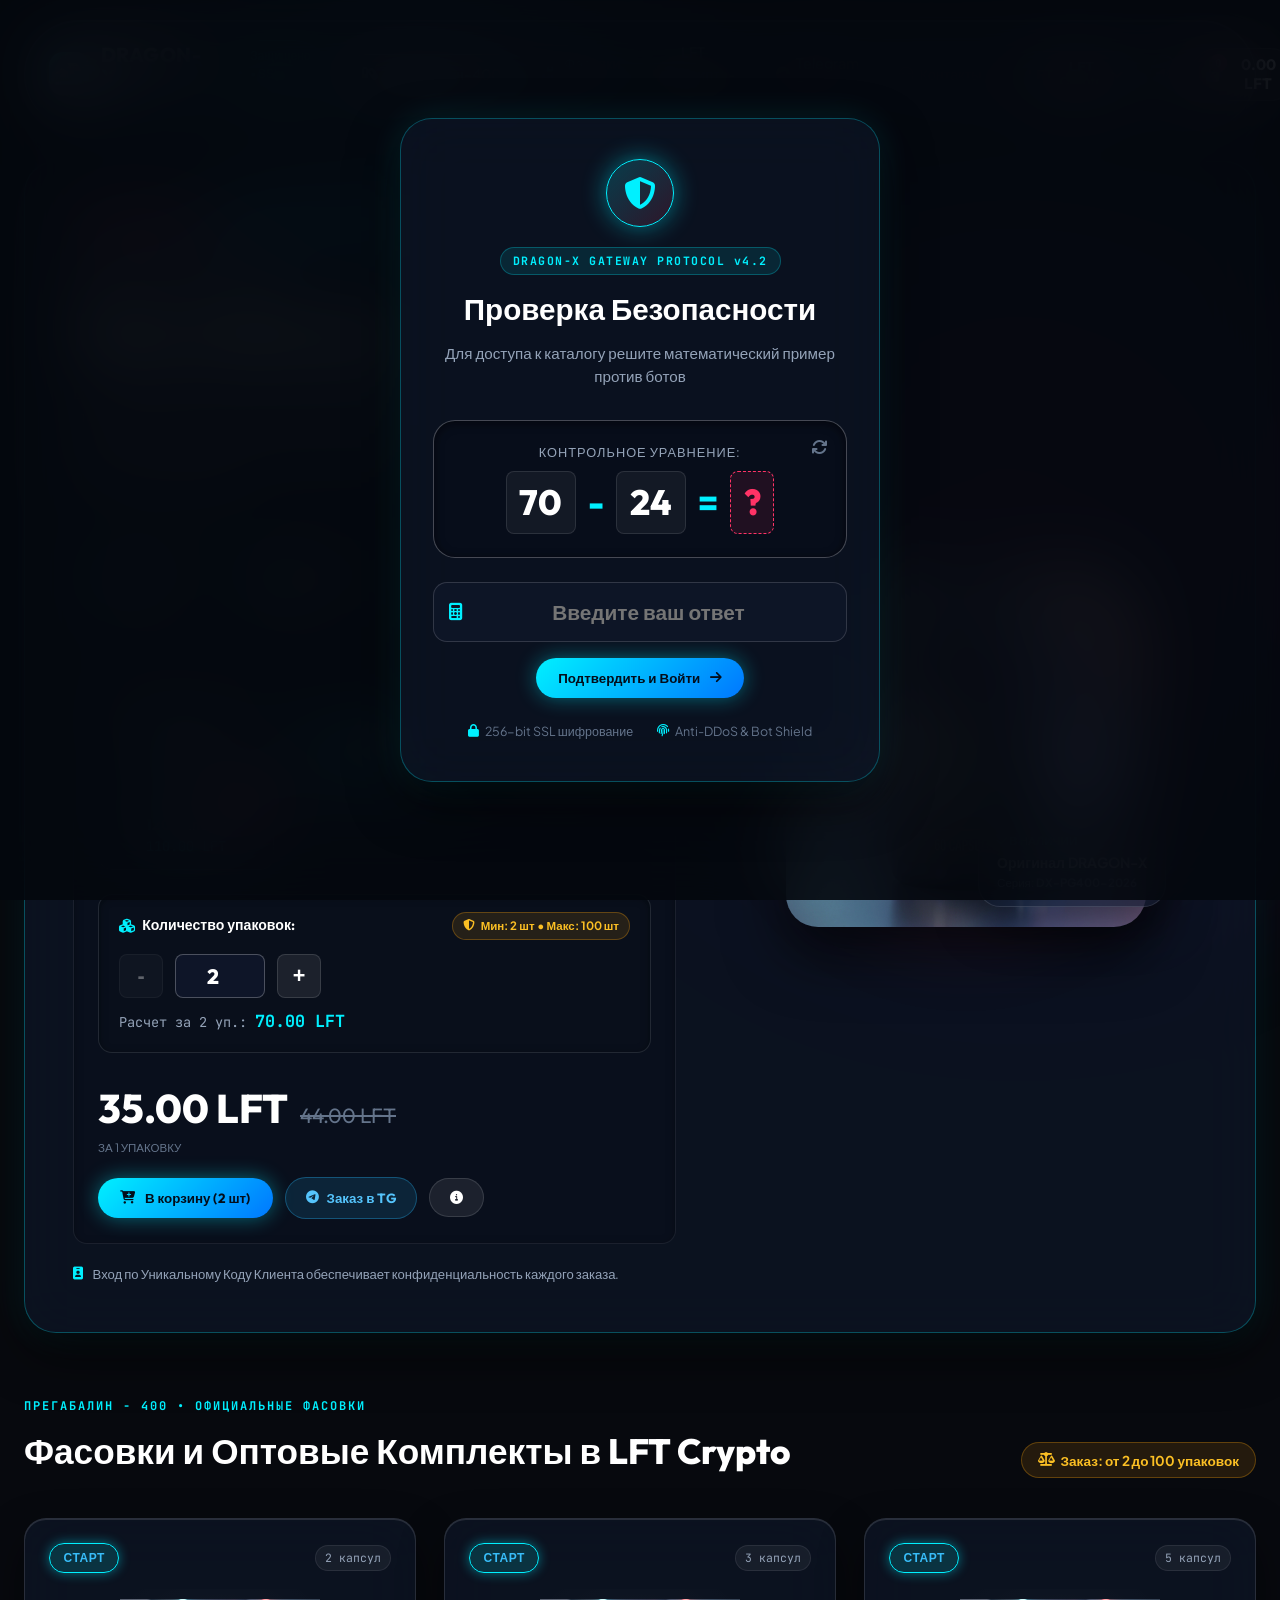
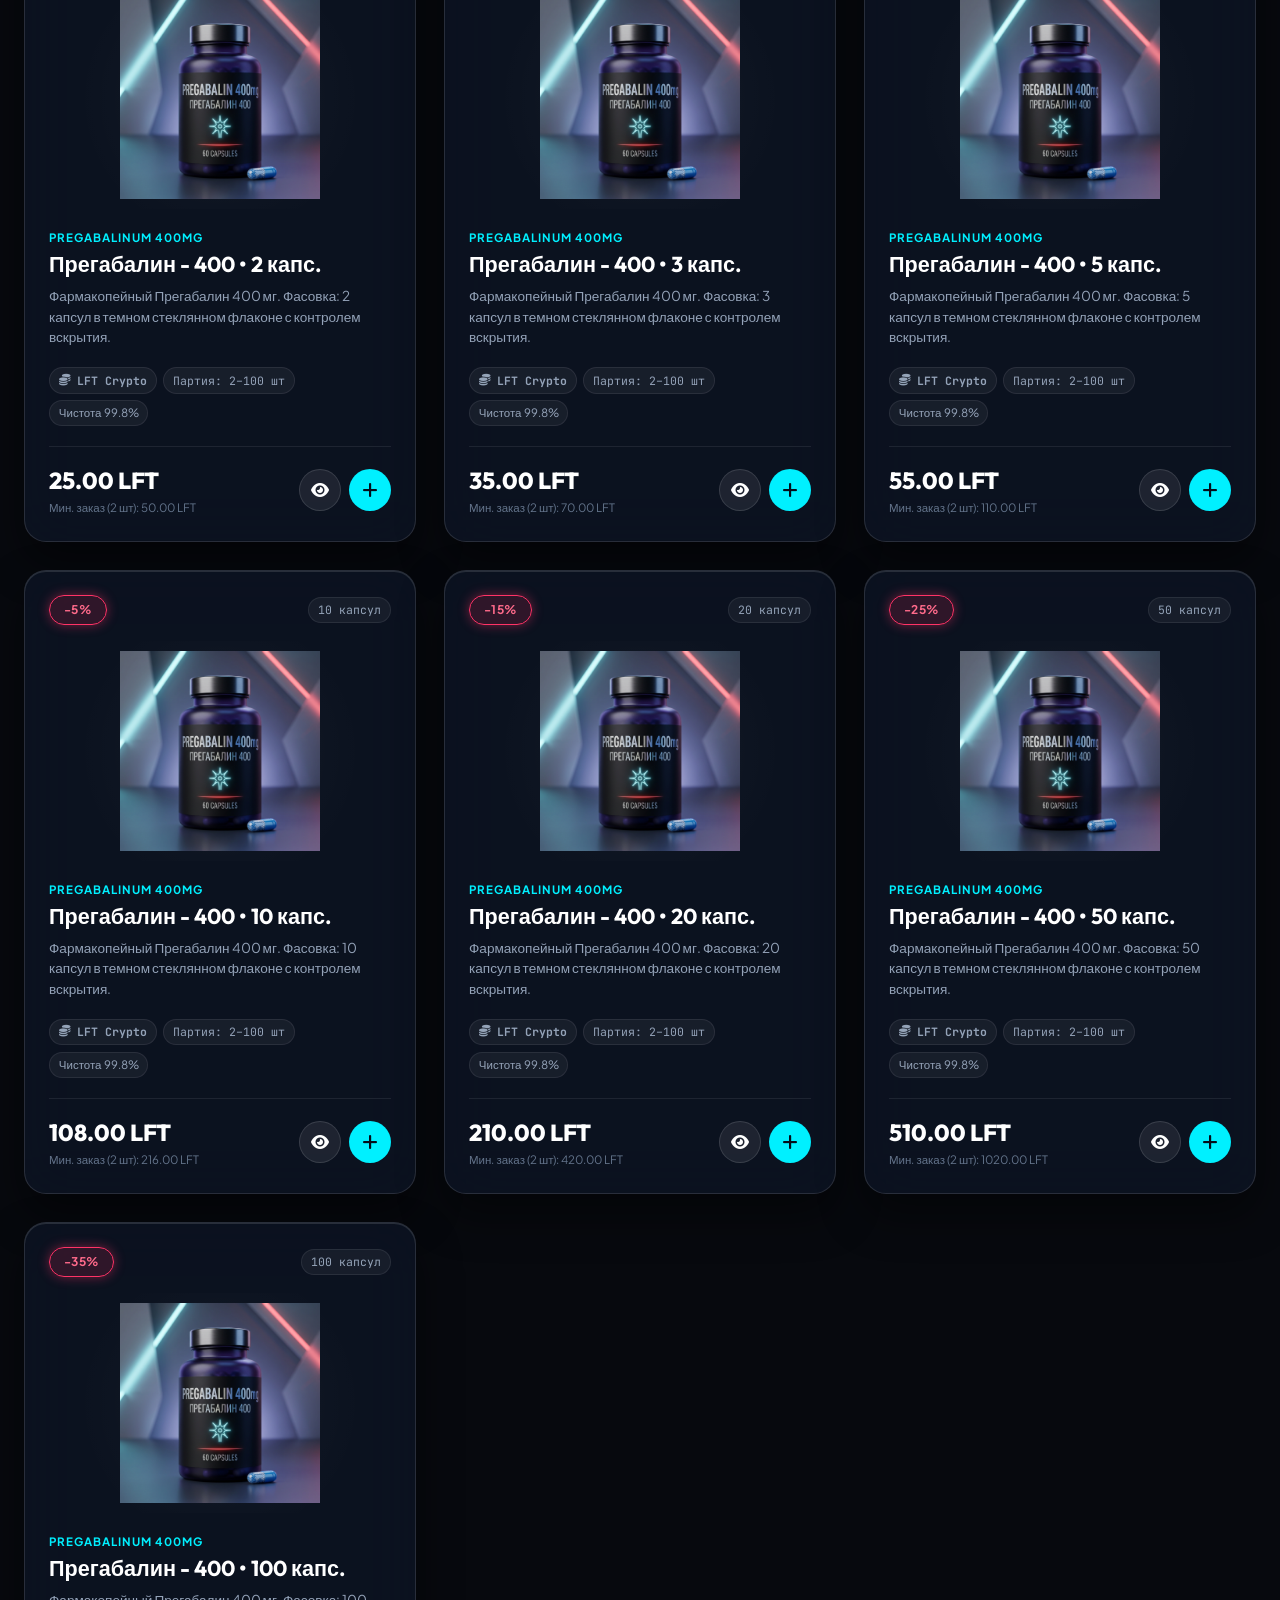
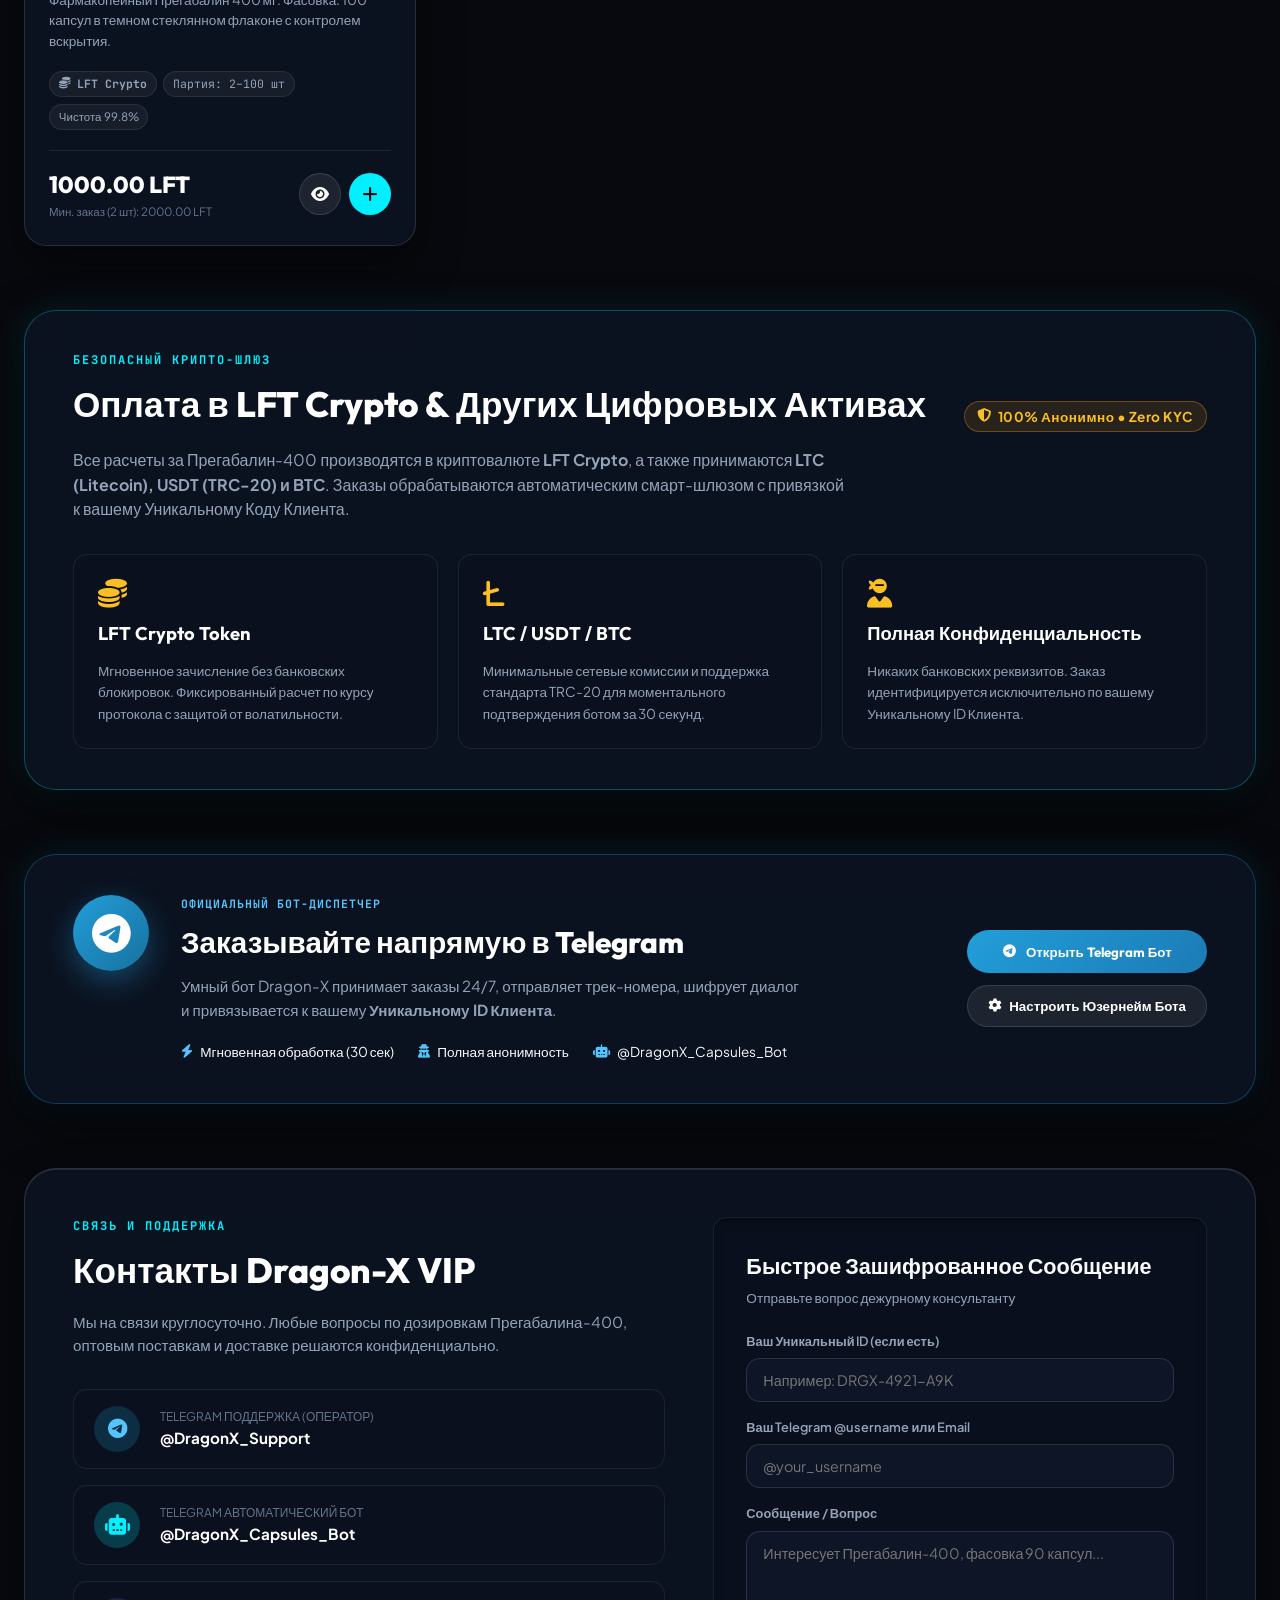
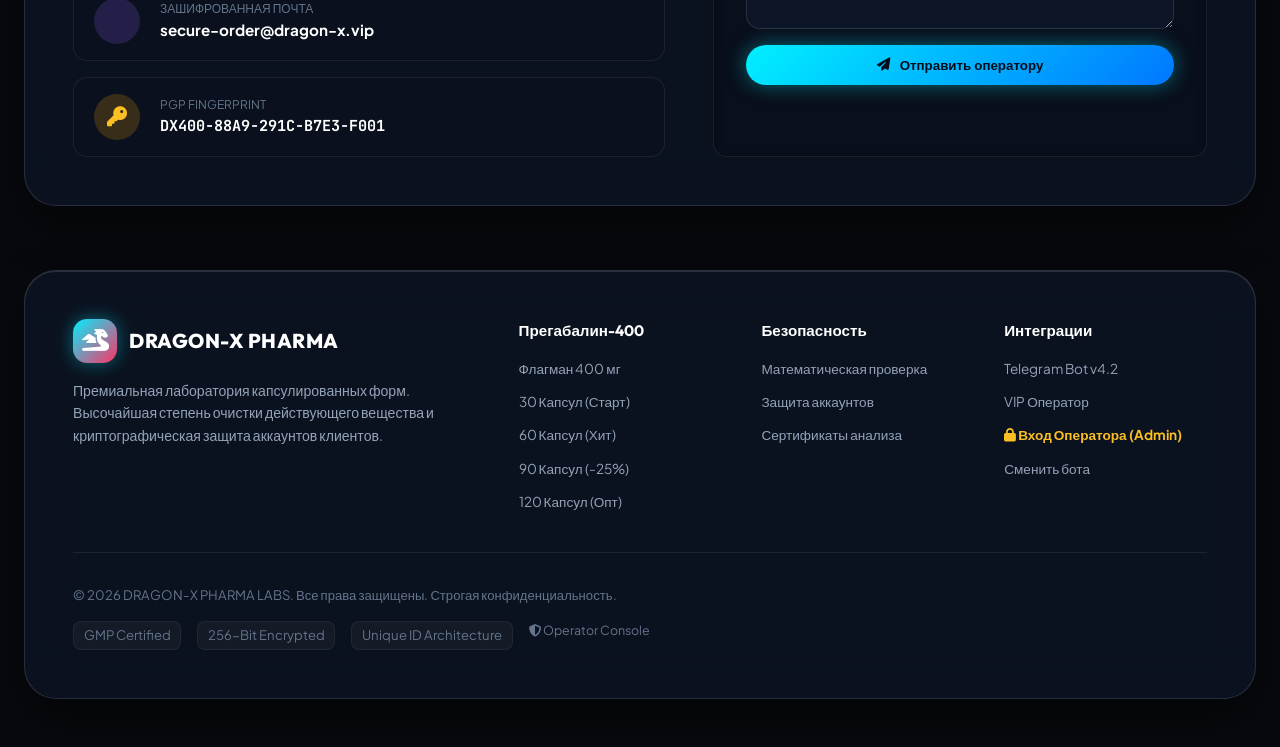
==== index.html @ 90294086 "Initial commit" ====
<!DOCTYPE html>
<html lang="ru">
<head>
  <meta charset="UTF-8">
  <meta name="viewport" content="width=device-width, initial-scale=1.0">
  <title>DRAGON-X PHARMA | Премиальные Капсулы & Прегабалин-400</title>
  <meta name="description" content="Официальный портал сертифицированных капсул и биорегуляторов. Флагманский препарат Прегабалин-400, нейропротекторы и витальные комплексы с закрытым доступом.">
  <meta name="keywords" content="Прегабалин 400, капсулы, Dragon-X, ноотропы, фармакология, Telegram бот">
  
  <!-- Google Fonts: Inter & Outfit -->
  <link rel="preconnect" href="https://fonts.googleapis.com">
  <link rel="preconnect" href="https://fonts.gstatic.com" crossorigin>
  <link href="https://fonts.googleapis.com/css2?family=Outfit:wght@300;400;500;600;700;800&family=Plus+Jakarta+Sans:wght@300;400;500;600;700&family=JetBrains+Mono:wght@400;500;700&display=swap" rel="stylesheet">
  
  <!-- FontAwesome Icons -->
  <link rel="stylesheet" href="https://cdnjs.cloudflare.com/ajax/libs/font-awesome/6.5.1/css/all.min.css">
  
  <!-- Main Stylesheet -->
  <link rel="stylesheet" href="styles.css">
</head>
<body class="security-locked">

  <!-- ======================================================== -->
  <!-- 1. INITIAL SECURITY CHECK GATE (MATHEMATICAL VERIFICATION) -->
  <!-- ======================================================== -->
  <div id="securityGate" class="security-gate-overlay">
    <div class="security-gate-card glass-panel glow-cyan">
      <div class="security-header">
        <div class="shield-badge">
          <i class="fa-solid fa-shield-halved fa-bounce"></i>
        </div>
        <div class="security-title-wrap">
          <span class="gate-tag">DRAGON-X GATEWAY PROTOCOL v4.2</span>
          <h2>Проверка Безопасности</h2>
          <p>Для доступа к каталогу решите математический пример против ботов</p>
        </div>
      </div>

      <div class="security-body">
        <div class="equation-box">
          <span class="math-label">Контрольное уравнение:</span>
          <div class="equation-display">
            <span id="mathNum1" class="math-num">--</span>
            <span id="mathOperator" class="math-op">+</span>
            <span id="mathNum2" class="math-num">--</span>
            <span class="math-equals">=</span>
            <span class="math-placeholder">?</span>
          </div>
          <button type="button" id="refreshMathBtn" class="refresh-math-btn" title="Новое уравнение">
            <i class="fa-solid fa-arrows-rotate"></i>
          </button>
        </div>

        <form id="mathSecurityForm" class="security-form" onsubmit="return false;">
          <div class="input-wrapper">
            <i class="fa-solid fa-calculator input-icon"></i>
            <input type="number" id="mathAnswerInput" placeholder="Введите ваш ответ" autocomplete="off" required>
          </div>
          
          <div id="securityErrorMsg" class="security-error-msg hidden">
            <i class="fa-solid fa-triangle-exclamation"></i>
            <span>Неверный результат. Попробуйте снова!</span>
          </div>

          <button type="submit" id="verifySecurityBtn" class="btn-primary glow-btn">
            <span>Подтвердить и Войти</span>
            <i class="fa-solid fa-arrow-right"></i>
          </button>
        </form>

        <div class="security-footer-info">
          <div class="sec-item"><i class="fa-solid fa-lock"></i> 256-bit SSL шифрование</div>
          <div class="sec-item"><i class="fa-solid fa-fingerprint"></i> Anti-DDoS & Bot Shield</div>
        </div>
      </div>
    </div>
  </div>

  <!-- Background Ambience & Cyber Grid -->
  <div class="ambient-glow glow-1"></div>
  <div class="ambient-glow glow-2"></div>
  <div class="cyber-grid"></div>

  <!-- ======================================================== -->
  <!-- 2. MAIN APPLICATION INTERFACE -->
  <!-- ======================================================== -->
  <div id="appRoot" class="app-container">
    
    <!-- Top Navigation Bar -->
    <header class="main-header glass-panel">
      <div class="header-left">
        <a href="#" class="brand-logo" id="logoLink">
          <div class="brand-icon-box">
            <i class="fa-solid fa-dragon"></i>
          </div>
          <div class="brand-text">
            <span class="brand-name">DRAGON-X</span>
            <span class="brand-sub">PHARMA LABS</span>
          </div>
        </a>

        <div class="security-status-badge" id="securityStatusBadge">
          <span class="status-dot"></span>
          <span class="status-text">Защищено • SSL Verified</span>
        </div>
      </div>

      <nav class="nav-links">
        <a href="#featured" class="nav-link active"><i class="fa-solid fa-capsules"></i> Прегабалин-400</a>
        <a href="#packs" class="nav-link"><i class="fa-solid fa-boxes-stacked"></i> Фасовки & Опт</a>
        <a href="#crypto" class="nav-link"><i class="fa-solid fa-coins"></i> LFT Крипто-Оплата</a>
        <a href="#telegram" class="nav-link" id="navTelegramBtn"><i class="fa-brands fa-telegram"></i> Telegram Бот</a>
        <a href="#contacts" class="nav-link" id="navContactsBtn"><i class="fa-solid fa-headset"></i> Контакты</a>
      </nav>

      <div class="header-right">
        <!-- Currency Selector (Default LFT Crypto) -->
        <div class="currency-picker" title="Сменить валюту / криптовалюту">
          <button id="currentCurrencyBtn" class="currency-btn">
            <span id="currencySymbol">LFT</span> LFT Crypto <i class="fa-solid fa-chevron-down"></i>
          </button>
          <div class="currency-dropdown hidden" id="currencyDropdown">
            <button data-currency="LFT" class="curr-opt active"><i class="fa-solid fa-coins"></i> LFT Crypto (Основная)</button>
            <button data-currency="LTC" class="curr-opt"><i class="fa-solid fa-litecoin-sign"></i> LTC (Litecoin)</button>
            <button data-currency="USDT" class="curr-opt"><i class="fa-solid fa-dollar-sign"></i> USDT (TRC-20)</button>
            <button data-currency="BTC" class="curr-opt"><i class="fa-brands fa-bitcoin"></i> BTC (Bitcoin)</button>
            <button data-currency="USD" class="curr-opt">$ USD (Доллар)</button>
            <button data-currency="RUB" class="curr-opt">₽ RUB (Рубль)</button>
          </div>
        </div>

        <!-- Sound toggle -->
        <button id="soundToggleBtn" class="icon-action-btn" title="Вкл/Выкл звуки интерфейса">
          <i class="fa-solid fa-volume-high"></i>
        </button>

        <!-- Cart Button -->
        <button id="headerCartBtn" class="cart-trigger-btn glass-btn" title="Открыть корзину">
          <div class="cart-icon-wrap">
            <i class="fa-solid fa-bag-shopping"></i>
            <span id="cartCountBadge" class="cart-badge">0</span>
          </div>
          <span class="cart-total-text" id="headerCartTotal">$0.00</span>
        </button>

        <!-- User Authentication Portal Trigger -->
        <div class="user-auth-portal" id="userAuthSection">
          <!-- Populated by JavaScript: Login button OR User Profile Pill -->
          <button id="openAuthModalBtn" class="btn-primary auth-btn-pill">
            <i class="fa-solid fa-user-lock"></i>
            <span>Личный кабинет</span>
          </button>
        </div>
      </div>
    </header>

    <!-- Main Content Area -->
    <main class="main-content">

      <!-- HERO SHOWCASE: PREGABALIN-400 (FLAGSHIP CAPSULE) -->
      <section class="hero-showcase" id="featured">
        <div class="hero-glass-card glass-panel glow-cyan">
          <div class="hero-grid">
            
            <!-- Left Info Column -->
            <div class="hero-info">
              <div class="badge-row">
                <span class="pill-badge pill-red"><i class="fa-solid fa-fire"></i> ХИТ ПРОДАЖ</span>
                <span class="pill-badge pill-cyan"><i class="fa-solid fa-certificate"></i> ФАРМАКОПЕЙНЫЙ СТАНДАРТ</span>
                <span class="pill-badge crypto-pay-badge"><i class="fa-solid fa-coins"></i> ОПЛАТА: LFT CRYPTO</span>
                <span class="pill-badge pill-glass"><i class="fa-solid fa-box"></i> МИН. 2 ШТ • МАКС. 100 ШТ</span>
              </div>

              <h1 class="hero-title">
                Прегабалин <span class="gradient-text">- 400</span>
              </h1>
              <p class="hero-subtitle">
                Высокоэффективные капсулы пролонгированного действия (400 мг). Премиальная нейростабилизация, купирование нейропатических состояний и комплексная седация высшего стандарта чистоты. Расчет и оплата в <strong>LFT Crypto</strong>.
              </p>

              <!-- Quick Spec Cards (Inspired by Medical Dashboard) -->
              <div class="spec-cards-row">
                <div class="spec-card">
                  <div class="spec-icon"><i class="fa-solid fa-vial-circle-check"></i></div>
                  <div class="spec-data">
                    <span class="spec-label">Дозировка</span>
                    <span class="spec-val">400 мг / капс.</span>
                  </div>
                </div>

                <div class="spec-card">
                  <div class="spec-icon"><i class="fa-solid fa-layer-group"></i></div>
                  <div class="spec-data">
                    <span class="spec-label">Фасовка</span>
                    <span class="spec-val">30 / 60 / 90 / 120 шт</span>
                  </div>
                </div>

                <div class="spec-card">
                  <div class="spec-icon"><i class="fa-solid fa-boxes-stacked"></i></div>
                  <div class="spec-data">
                    <span class="spec-label">Партия заказа</span>
                    <span class="spec-val">от 2 до 100 шт</span>
                  </div>
                </div>

                <div class="spec-card">
                  <div class="spec-icon"><i class="fa-solid fa-shield-virus"></i></div>
                  <div class="spec-data">
                    <span class="spec-label">Контроль</span>
                    <span class="spec-val">Лаб. Тест GMP</span>
                  </div>
                </div>
              </div>

              <!-- Pack & Pricing Selector -->
              <div class="hero-pricing-box glass-panel-inner">
                <div class="pack-selector-label">Выберите объем упаковки:</div>
                <div class="pack-options" id="heroPackOptions">
                  <button class="pack-btn" data-pack="30" data-price="38">
                    <span class="pack-name">30 Капсул</span>
                    <span class="pack-price">38.00 LFT</span>
                  </button>
                  <button class="pack-btn active" data-pack="60" data-price="65">
                    <span class="pack-discount">-15%</span>
                    <span class="pack-name">60 Капсул</span>
                    <span class="pack-price">65.00 LFT</span>
                  </button>
                  <button class="pack-btn" data-pack="90" data-price="89">
                    <span class="pack-discount">-25%</span>
                    <span class="pack-name">90 Капсул</span>
                    <span class="pack-price">89.00 LFT</span>
                  </button>
                  <button class="pack-btn" data-pack="120" data-price="110">
                    <span class="pack-discount">-35% ОПТ</span>
                    <span class="pack-name">120 Капсул</span>
                    <span class="pack-price">110.00 LFT</span>
                  </button>
                </div>

                <!-- Quantity Stepper: Minimum 2, Maximum 100 -->
                <div class="quantity-selector-box">
                  <div class="qty-label-wrap">
                    <span class="qty-title"><i class="fa-solid fa-cubes"></i> Количество упаковок:</span>
                    <span class="qty-limits-badge"><i class="fa-solid fa-shield-halved"></i> Мин: 2 шт • Макс: 100 шт</span>
                  </div>
                  <div class="quantity-stepper">
                    <button type="button" class="stepper-btn" id="heroQtyDecBtn" title="Уменьшить">-</button>
                    <input type="number" id="heroQuantityInput" class="stepper-input font-mono" value="2" min="2" max="100">
                    <button type="button" class="stepper-btn" id="heroQtyIncBtn" title="Увеличить">+</button>
                  </div>
                  <div class="qty-subtotal-hint font-mono" id="heroQtySubtotalHint">
                    Расчет за <span id="heroQtyNumberDisplay">2</span> уп.: <strong id="heroCalculatedSubtotal">130.00 LFT</strong>
                  </div>
                </div>

                <div class="hero-cta-row">
                  <div class="price-display">
                    <div style="display:flex; flex-direction:column;">
                      <span class="current-price" id="heroCurrentPrice">65.00 LFT</span>
                      <span style="font-size: 0.72rem; color: var(--text-dim); text-transform: uppercase;">за 1 упаковку</span>
                    </div>
                    <span class="old-price" id="heroOldPrice">76.00 LFT</span>
                  </div>

                  <div class="cta-actions">
                    <button class="btn-primary glow-btn" id="heroAddToCartBtn">
                      <i class="fa-solid fa-cart-plus"></i>
                      <span>В корзину (<span id="btnQtyDisplay">2</span> шт)</span>
                    </button>
                    <button class="btn-tg-direct" id="heroQuickTgBtn" title="Мгновенный заказ через Telegram">
                      <i class="fa-brands fa-telegram"></i>
                      <span>Заказ в TG</span>
                    </button>
                    <button class="btn-ghost" id="heroDetailsBtn" title="Подробный состав">
                      <i class="fa-solid fa-circle-info"></i>
                    </button>
                  </div>
                </div>
              </div>

              <!-- Secure VIP Notice -->
              <div class="user-unique-notice">
                <i class="fa-solid fa-id-badge"></i>
                <span id="heroIdNoticeText">Вход по Уникальному Коду Клиента обеспечивает конфиденциальность каждого заказа.</span>
              </div>
            </div>

            <!-- Right Visual Column (Bottle & Floating Biometric Cards) -->
            <div class="hero-visual">
              <div class="visual-glow-ring"></div>
              
              <div class="bottle-container">
                <img src="assets/images/pregabalin-400.jpg" alt="Прегабалин - 400 Капсулы" class="hero-bottle-img" id="heroBottleImg">
                
                <!-- Floating Holographic Stat 1 (Inspired by heart rate widget) -->
                <div class="floating-stat-widget widget-top-left glass-panel">
                  <div class="stat-pulse-dot"></div>
                  <div class="widget-content">
                    <div class="widget-label"><i class="fa-solid fa-brain"></i> Нейроактивность</div>
                    <div class="widget-value">GABA-B Сродство 99%</div>
                    <div class="mini-graph">
                      <span class="bar b1"></span>
                      <span class="bar b2"></span>
                      <span class="bar b3"></span>
                      <span class="bar b4"></span>
                      <span class="bar b5"></span>
                    </div>
                  </div>
                </div>

                <!-- Floating Holographic Stat 2 -->
                <div class="floating-stat-widget widget-bottom-right glass-panel">
                  <div class="widget-badge"><i class="fa-solid fa-check"></i> В НАЛИЧИИ</div>
                  <div class="widget-title">Оригинал DRAGON-X</div>
                  <div class="widget-meta">Серия: <strong>DX-PG400-2026</strong></div>
                </div>
              </div>

            </div>

          </div>
        </div>
      </section>

      <!-- DEDICATED PREGABALIN-400 PACKAGING & BULK SECTION -->
      <section class="catalog-section" id="packs">
        <div class="section-header">
          <div>
            <span class="section-eyebrow">ПРЕГАБАЛИН - 400 • ОФИЦИАЛЬНЫЕ ФАСОВКИ</span>
            <h2 class="section-title">Фасовки и Оптовые Комплекты в LFT Crypto</h2>
          </div>
          <div class="qty-limits-badge" style="font-size: 0.85rem; padding: 0.4rem 1rem;">
            <i class="fa-solid fa-scale-balanced"></i> Заказ: от 2 до 100 упаковок
          </div>
        </div>

        <!-- Products Grid (Renders Pregabalin-400 pack options) -->
        <div class="products-grid" id="productsGrid">
          <!-- Rendered dynamically by JavaScript with only Pregabalin-400 variants -->
        </div>
      </section>

      <!-- CRYPTO PAYMENT & PRIVACY SECTION -->
      <section class="crypto-section" id="crypto">
        <div class="crypto-info-card glass-panel glow-cyan">
          <div class="section-header" style="margin-bottom: 1rem;">
            <div>
              <span class="section-eyebrow">БЕЗОПАСНЫЙ КРИПТО-ШЛЮЗ</span>
              <h2 class="section-title">Оплата в LFT Crypto & Других Цифровых Активах</h2>
            </div>
            <span class="pill-badge crypto-pay-badge" style="font-size: 0.85rem;">
              <i class="fa-solid fa-shield-halved"></i> 100% Анонимно • Zero KYC
            </span>
          </div>
          <p style="color: var(--text-muted); max-width: 780px;">
            Все расчеты за Прегабалин-400 производятся в криптовалюте <strong>LFT Crypto</strong>, а также принимаются <strong>LTC (Litecoin), USDT (TRC-20) и BTC</strong>. Заказы обрабатываются автоматическим смарт-шлюзом с привязкой к вашему Уникальному Коду Клиента.
          </p>

          <div class="crypto-grid-3">
            <div class="crypto-feature-box">
              <i class="fa-solid fa-coins"></i>
              <h4>LFT Crypto Token</h4>
              <p>Мгновенное зачисление без банковских блокировок. Фиксированный расчет по курсу протокола с защитой от волатильности.</p>
            </div>

            <div class="crypto-feature-box">
              <i class="fa-solid fa-litecoin-sign"></i>
              <h4>LTC / USDT / BTC</h4>
              <p>Минимальные сетевые комиссии и поддержка стандарта TRC-20 для моментального подтверждения ботом за 30 секунд.</p>
            </div>

            <div class="crypto-feature-box">
              <i class="fa-solid fa-user-ninja"></i>
              <h4>Полная Конфиденциальность</h4>
              <p>Никаких банковских реквизитов. Заказ идентифицируется исключительно по вашему Уникальному ID Клиента.</p>
            </div>
          </div>
        </div>
      </section>

      <!-- TELEGRAM BOT SHOWCASE BANNER -->
      <section class="telegram-banner-section" id="telegram">
        <div class="telegram-banner glass-panel glow-blue">
          <div class="tg-banner-left">
            <div class="tg-icon-large">
              <i class="fa-brands fa-telegram"></i>
            </div>
            <div class="tg-banner-info">
              <div class="tg-badge">ОФИЦИАЛЬНЫЙ БОТ-ДИСПЕТЧЕР</div>
              <h3>Заказывайте напрямую в Telegram</h3>
              <p>Умный бот Dragon-X принимает заказы 24/7, отправляет трек-номера, шифрует диалог и привязывается к вашему <strong>Уникальному ID Клиента</strong>.</p>
              
              <div class="tg-meta-row">
                <div class="tg-meta-item">
                  <i class="fa-solid fa-bolt"></i>
                  <span>Мгновенная обработка (30 сек)</span>
                </div>
                <div class="tg-meta-item">
                  <i class="fa-solid fa-user-secret"></i>
                  <span>Полная анонимность</span>
                </div>
                <div class="tg-meta-item">
                  <i class="fa-solid fa-robot"></i>
                  <span id="currentBotUsernameLabel">@DragonX_Capsules_Bot</span>
                </div>
              </div>
            </div>
          </div>

          <div class="tg-banner-actions">
            <button id="openTgBotModalBtn" class="btn-tg-primary glow-btn">
              <i class="fa-brands fa-telegram"></i>
              <span>Открыть Telegram Бот</span>
            </button>
            <button id="configureTgBotBtn" class="btn-ghost">
              <i class="fa-solid fa-gear"></i>
              <span>Настроить Юзернейм Бота</span>
            </button>
          </div>
        </div>
      </section>

      <!-- CONTACTS & SECURITY SECTION -->
      <section class="contacts-section" id="contacts">
        <div class="contacts-container glass-panel">
          <div class="contacts-grid">
            
            <div class="contacts-left">
              <span class="section-eyebrow">СВЯЗЬ И ПОДДЕРЖКА</span>
              <h2>Контакты Dragon-X VIP</h2>
              <p>Мы на связи круглосуточно. Любые вопросы по дозировкам Прегабалина-400, оптовым поставкам и доставке решаются конфиденциально.</p>

              <div class="contacts-list">
                <div class="contact-card">
                  <div class="contact-card-icon tg-color"><i class="fa-brands fa-telegram"></i></div>
                  <div class="contact-card-text">
                    <span class="c-label">Telegram Поддержка (Оператор)</span>
                    <a href="https://t.me/DragonX_Support" target="_blank" class="c-val" id="tgSupportLink">@DragonX_Support</a>
                  </div>
                </div>

                <div class="contact-card">
                  <div class="contact-card-icon bot-color"><i class="fa-solid fa-robot"></i></div>
                  <div class="contact-card-text">
                    <span class="c-label">Telegram Автоматический Бот</span>
                    <a href="#" class="c-val" id="tgBotContactLink">@DragonX_Capsules_Bot</a>
                  </div>
                </div>

                <div class="contact-card">
                  <div class="contact-card-icon mail-color"><i class="fa-solid fa-envelope-shield"></i></div>
                  <div class="contact-card-text">
                    <span class="c-label">Зашифрованная почта</span>
                    <span class="c-val">secure-order@dragon-x.vip</span>
                  </div>
                </div>

                <div class="contact-card">
                  <div class="contact-card-icon pgp-color"><i class="fa-solid fa-key"></i></div>
                  <div class="contact-card-text">
                    <span class="c-label">PGP Fingerprint</span>
                    <span class="c-val font-mono">DX400-88A9-291C-B7E3-F001</span>
                  </div>
                </div>
              </div>
            </div>

            <!-- Direct Message / Inquiry Form -->
            <div class="contacts-right glass-panel-inner">
              <h3>Быстрое Зашифрованное Сообщение</h3>
              <p>Отправьте вопрос дежурному консультанту</p>

              <form id="contactInquiryForm" class="inquiry-form" onsubmit="return false;">
                <div class="form-group">
                  <label for="contactClientId">Ваш Уникальный ID (если есть)</label>
                  <input type="text" id="contactClientId" placeholder="Например: DRGX-4921-A9K" class="form-input">
                </div>

                <div class="form-group">
                  <label for="contactTgHandle">Ваш Telegram @username или Email</label>
                  <input type="text" id="contactTgHandle" placeholder="@your_username" required class="form-input">
                </div>

                <div class="form-group">
                  <label for="contactMessageText">Сообщение / Вопрос</label>
                  <textarea id="contactMessageText" rows="4" placeholder="Интересует Прегабалин-400, фасовка 90 капсул..." required class="form-input"></textarea>
                </div>

                <button type="submit" id="sendInquiryBtn" class="btn-primary glow-btn full-w">
                  <i class="fa-solid fa-paper-plane"></i>
                  <span>Отправить оператору</span>
                </button>
              </form>
            </div>

          </div>
        </div>
      </section>

    </main>

    <!-- FOOTER -->
    <footer class="main-footer">
      <div class="footer-inner glass-panel">
        <div class="footer-top">
          <div class="footer-brand">
            <div class="brand-logo">
              <div class="brand-icon-box"><i class="fa-solid fa-dragon"></i></div>
              <span class="brand-name">DRAGON-X PHARMA</span>
            </div>
            <p>Премиальная лаборатория капсулированных форм. Высочайшая степень очистки действующего вещества и криптографическая защита аккаунтов клиентов.</p>
          </div>

          <div class="footer-links-col">
            <h4>Прегабалин-400</h4>
            <a href="#featured">Флагман 400 мг</a>
            <a href="#packs">30 Капсул (Старт)</a>
            <a href="#packs">60 Капсул (Хит)</a>
            <a href="#packs">90 Капсул (-25%)</a>
            <a href="#packs">120 Капсул (Опт)</a>
          </div>

          <div class="footer-links-col">
            <h4>Безопасность</h4>
            <a href="#" id="recheckSecurityBtn">Математическая проверка</a>
            <a href="#" id="viewSecurityPolicyBtn">Защита аккаунтов</a>
            <a href="#" id="viewLabCertsBtn">Сертификаты анализа</a>
          </div>

          <div class="footer-links-col">
            <h4>Интеграции</h4>
            <a href="#telegram">Telegram Bot v4.2</a>
            <a href="#contacts">VIP Оператор</a>
            <a href="admin.html" target="_blank" style="color: #fbbf24; font-weight: 700;"><i class="fa-solid fa-lock"></i> Вход Оператора (Admin)</a>
            <a href="#" id="editBotConfigFooterBtn">Сменить бота</a>
          </div>
        </div>

        <div class="footer-bottom">
          <div class="copy-text">© 2026 DRAGON-X PHARMA LABS. Все права защищены. Строгая конфиденциальность.</div>
          <div class="footer-tags">
            <span>GMP Certified</span>
            <span>256-Bit Encrypted</span>
            <span>Unique ID Architecture</span>
            <a href="admin.html" target="_blank" style="color: var(--text-dim); text-decoration: none; font-size: 0.78rem;"><i class="fa-solid fa-shield-halved"></i> Operator Console</a>
          </div>
        </div>
      </div>
    </footer>

  </div>

  <!-- ======================================================== -->
  <!-- 3. AUTHENTICATION & UNIQUE ID MODAL -->
  <!-- ======================================================== -->
  <div id="authModal" class="modal-overlay hidden">
    <div class="modal-dialog auth-dialog glass-panel glow-cyan">
      <button class="modal-close-btn" id="closeAuthModalBtn"><i class="fa-solid fa-xmark"></i></button>

      <!-- Auth Tabs: LOGIN vs REGISTER -->
      <div class="auth-tabs-header">
        <button class="auth-tab-btn active" id="tabLoginBtn">
          <i class="fa-solid fa-right-to-bracket"></i> Вход по Коду
        </button>
        <button class="auth-tab-btn" id="tabRegisterBtn">
          <i class="fa-solid fa-user-plus"></i> Создать Аккаунт
        </button>
      </div>

      <!-- TAB 1: LOGIN VIEW -->
      <div id="authLoginView" class="auth-view active">
        <div class="auth-view-header">
          <h3>Вход в систему Dragon-X</h3>
          <p>Введите ваш постоянный <strong>Уникальный буквенно-цифровой Код</strong>, присвоенный при регистрации.</p>
        </div>

        <form id="loginForm" class="auth-form" onsubmit="return false;">
          <div class="form-group">
            <label for="loginUniqueCode">
              <i class="fa-solid fa-id-card"></i> Уникальный Код Клиента (Unique ID)
            </label>
            <div class="input-with-icon">
              <input type="text" id="loginUniqueCode" placeholder="DRGX-XXXX-XXXX" required class="form-input font-mono uppercase">
            </div>
            <span class="field-hint">Требуется при каждом входе</span>
          </div>

          <div class="form-group">
            <label for="loginPassword">
              <i class="fa-solid fa-key"></i> Пароль аккаунта
            </label>
            <div class="input-with-icon">
              <input type="password" id="loginPassword" placeholder="••••••••" required class="form-input">
              <button type="button" class="toggle-pwd-btn" data-target="loginPassword"><i class="fa-solid fa-eye"></i></button>
            </div>
          </div>

          <div id="loginErrorMsg" class="auth-error-banner hidden">
            <i class="fa-solid fa-circle-exclamation"></i>
            <span id="loginErrorText">Неверный код клиента или пароль!</span>
          </div>

          <button type="submit" id="submitLoginBtn" class="btn-primary glow-btn full-w">
            <i class="fa-solid fa-unlock-keyhole"></i>
            <span>Авторизоваться</span>
          </button>

          <!-- Quick Test Demo Account Shortcut -->
          <div class="demo-account-box">
            <span class="demo-label">Для быстрого тестирования:</span>
            <button type="button" id="fillDemoAccountBtn" class="demo-acc-btn">
              <i class="fa-solid fa-user-astronaut"></i> Использовать Демо Код (DRGX-9024-VIP)
            </button>
          </div>
        </form>
      </div>

      <!-- TAB 2: REGISTER VIEW (GENERATES UNIQUE ID) -->
      <div id="authRegisterView" class="auth-view hidden">
        <div class="auth-view-header">
          <h3>Регистрация Нового Клиента</h3>
          <p>Вам будет автоматически сгенерирован <strong>пожизненный уникальный буквенно-цифровой код</strong> для входа.</p>
        </div>

        <form id="registerForm" class="auth-form" onsubmit="return false;">
          <div class="form-group">
            <label for="regFullName">
              <i class="fa-solid fa-user"></i> Имя или Псевдоним
            </label>
            <input type="text" id="regFullName" placeholder="Александр / CyberShadow" required class="form-input">
          </div>

          <div class="form-group">
            <label for="regTgHandle">
              <i class="fa-brands fa-telegram"></i> Telegram ник (для бота и заказов)
            </label>
            <input type="text" id="regTgHandle" placeholder="@username" class="form-input">
          </div>

          <div class="form-group">
            <label for="regPassword">
              <i class="fa-solid fa-lock"></i> Придумайте Пароль
            </label>
            <div class="input-with-icon">
              <input type="password" id="regPassword" placeholder="Минимум 6 символов" minlength="6" required class="form-input">
              <button type="button" class="toggle-pwd-btn" data-target="regPassword"><i class="fa-solid fa-eye"></i></button>
            </div>
          </div>

          <div class="security-checkbox">
            <label class="custom-check-container">
              <input type="checkbox" id="regConfirmSaveId" required>
              <span class="checkmark"></span>
              <span class="check-text">Я обязуюсь сохранить сгенерированный уникальный ID. Без него вход невозможен.</span>
            </label>
          </div>

          <button type="submit" id="submitRegisterBtn" class="btn-primary glow-btn full-w">
            <i class="fa-solid fa-fingerprint"></i>
            <span>Сгенерировать Код и Зарегистрироваться</span>
          </button>
        </form>
      </div>

      <!-- TAB 3: REGISTRATION SUCCESS DIALOG (SHOWS GENERATED CODE) -->
      <div id="authSuccessView" class="auth-view hidden">
        <div class="success-icon-wrap">
          <i class="fa-solid fa-circle-check fa-beat"></i>
        </div>
        <h3 class="success-title">Аккаунт Успешно Создан!</h3>
        <p class="success-desc">Ваш персональный буквенно-цифровой код сгенерирован. <strong>Сохраните его прямо сейчас</strong> — он потребуется при каждом входе.</p>

        <div class="generated-id-card glass-panel-inner glow-cyan">
          <div class="gen-id-label">ВАШ УНИКАЛЬНЫЙ КОД КЛИЕНТА:</div>
          <div class="gen-id-display font-mono" id="displayGeneratedId">DRGX-XXXX-XXXX</div>
          <button type="button" id="copyGeneratedIdBtn" class="btn-copy-id">
            <i class="fa-solid fa-copy"></i>
            <span id="copyBtnText">Скопировать Код</span>
          </button>
        </div>

        <div class="id-security-warning">
          <i class="fa-solid fa-triangle-exclamation"></i>
          <span>Внимание! Из соображений безопасности этот код не высылается открытым текстом. Запишите или сохраните его.</span>
        </div>

        <button type="button" id="proceedToProfileBtn" class="btn-primary full-w glow-btn">
          <span>Войти в систему с этим кодом</span>
          <i class="fa-solid fa-arrow-right"></i>
        </button>
      </div>

      <!-- TAB 4: ACTIVE USER PROFILE VIEW (WHEN LOGGED IN) -->
      <div id="authProfileView" class="auth-view hidden">
        <div class="profile-card-header">
          <div class="profile-avatar">
            <i class="fa-solid fa-user-astronaut"></i>
          </div>
          <div class="profile-meta">
            <h3 id="profileUserName">Имя Пользователя</h3>
            <span class="vip-status-pill"><i class="fa-solid fa-gem"></i> VIP Уровень 1</span>
          </div>
        </div>

        <div class="profile-id-box glass-panel-inner">
          <div class="p-id-label">Постоянный Код Клиента:</div>
          <div class="p-id-value font-mono" id="profileUserId">DRGX-0000-0000</div>
          <button id="copyProfileIdBtn" class="btn-copy-mini" title="Скопировать">
            <i class="fa-solid fa-copy"></i>
          </button>
        </div>

        <div class="profile-stats-grid">
          <div class="p-stat-item">
            <span class="p-stat-val" id="profileOrdersCount">0</span>
            <span class="p-stat-lbl">Заказов</span>
          </div>
          <div class="p-stat-item">
            <span class="p-stat-val" id="profileDiscountVal">10%</span>
            <span class="p-stat-lbl">Персональная скидка</span>
          </div>
          <div class="p-stat-item">
            <span class="p-stat-val" id="profileTgBound">@ник</span>
            <span class="p-stat-lbl">Telegram привязан</span>
          </div>
        </div>

        <div class="profile-actions">
          <button id="profileLogoutBtn" class="btn-danger full-w">
            <i class="fa-solid fa-arrow-right-from-bracket"></i>
            <span>Выйти из аккаунта</span>
          </button>
        </div>
      </div>

    </div>
  </div>

  <!-- ======================================================== -->
  <!-- 4. SHOPPING CART SLIDE-OVER DRAWER -->
  <!-- ======================================================== -->
  <div id="cartDrawerOverlay" class="cart-drawer-overlay hidden">
    <div class="cart-drawer glass-panel">
      <div class="cart-drawer-header">
        <div class="cart-header-title">
          <i class="fa-solid fa-bag-shopping"></i>
          <h3>Корзина Заказа</h3>
          <span class="cart-count-pill" id="cartDrawerCount">0</span>
        </div>
        <button id="closeCartDrawerBtn" class="modal-close-btn"><i class="fa-solid fa-xmark"></i></button>
      </div>

      <div class="cart-customer-badge" id="cartCustomerBadge">
        <i class="fa-solid fa-id-badge"></i>
        <span>Клиент: <strong id="cartCustomerIdDisplay">Гость (Без ID)</strong></span>
      </div>

      <!-- Cart Items List -->
      <div class="cart-items-container" id="cartItemsContainer">
        <!-- Rendered by JS or Empty State -->
      </div>

      <!-- Cart Footer / Checkout -->
      <div class="cart-drawer-footer">
        <div class="cart-summary-row">
          <span>Сумма товаров:</span>
          <span id="cartSubtotalAmount">$0.00</span>
        </div>
        <div class="cart-summary-row discount-row" id="cartDiscountRow">
          <span>Персональная скидка (VIP ID):</span>
          <span id="cartDiscountAmount">-$0.00</span>
        </div>
        <div class="cart-summary-row total-row">
          <span>Итого к оплате:</span>
          <span id="cartTotalAmount" class="final-total">$0.00</span>
        </div>

        <!-- Checkout Buttons -->
        <div class="checkout-actions">
          <button id="checkoutTelegramBtn" class="btn-tg-primary glow-btn full-w">
            <i class="fa-brands fa-telegram"></i>
            <span>Оформить Заказ через Telegram Бот</span>
          </button>
          <button id="checkoutWebBtn" class="btn-ghost full-w">
            <i class="fa-solid fa-receipt"></i>
            <span>Сформировать Квитанцию</span>
          </button>
        </div>
      </div>
    </div>
  </div>

  <!-- ======================================================== -->
  <!-- 5. PRODUCT DETAILS MODAL -->
  <!-- ======================================================== -->
  <div id="productModal" class="modal-overlay hidden">
    <div class="modal-dialog product-dialog glass-panel glow-cyan">
      <button class="modal-close-btn" id="closeProductModalBtn"><i class="fa-solid fa-xmark"></i></button>
      <div class="product-modal-content" id="productModalContent">
        <!-- Injected via JavaScript -->
      </div>
    </div>
  </div>

  <!-- ======================================================== -->
  <!-- 6. TELEGRAM BOT CONFIGURATION / DIRECT CONNECT MODAL -->
  <!-- ======================================================== -->
  <div id="telegramModal" class="modal-overlay hidden">
    <div class="modal-dialog tg-dialog glass-panel glow-blue">
      <button class="modal-close-btn" id="closeTelegramModalBtn"><i class="fa-solid fa-xmark"></i></button>
      
      <div class="tg-modal-header">
        <div class="tg-circle-icon"><i class="fa-brands fa-telegram"></i></div>
        <h3>Интеграция с Telegram Ботом</h3>
        <p>Вы можете использовать официального бота Dragon-X или указать собственный токен / юзернейм в любой момент.</p>
      </div>

      <div class="tg-modal-body">
        <div class="tg-status-card glass-panel-inner">
          <div class="status-indicator">
            <span class="pulsing-green-dot"></span>
            <span>Шлюз Бота Активен</span>
          </div>
          <div class="bot-current-handle font-mono" id="modalBotHandleDisplay">@DragonX_Capsules_Bot</div>
          <a href="#" id="modalOpenDirectTgBtn" target="_blank" class="btn-tg-primary glow-btn">
            <i class="fa-solid fa-paper-plane"></i>
            <span>Запустить диалог с ботом</span>
          </a>
        </div>

        <!-- Form to change bot username or token when provided later -->
        <div class="tg-settings-box">
          <h4><i class="fa-solid fa-sliders"></i> Настройка Юзернейма Бота</h4>
          <p>Когда вы предоставите вашего собственного бота, просто введите его юзернейм ниже:</p>
          
          <form id="saveBotConfigForm" onsubmit="return false;">
            <div class="form-group">
              <label for="customBotUsername">Telegram Username вашего бота:</label>
              <div class="input-with-icon">
                <input type="text" id="customBotUsername" placeholder="@ВашБот" value="@DragonX_Capsules_Bot" class="form-input font-mono">
              </div>
            </div>

            <div class="form-group">
              <label for="customSupportHandle">Telegram Username консультанта (по желанию):</label>
              <input type="text" id="customSupportHandle" placeholder="@ВашКонсультант" value="@DragonX_Support" class="form-input font-mono">
            </div>

            <button type="submit" id="saveBotConfigBtn" class="btn-primary full-w">
              <i class="fa-solid fa-floppy-disk"></i>
              <span>Сохранить настройки бота</span>
            </button>
          </form>
        </div>
      </div>
    </div>
  </div>

  <!-- ======================================================== -->
  <!-- 7. ORDER RECEIPT / TELEGRAM EXPORT MODAL -->
  <!-- ======================================================== -->
  <div id="receiptModal" class="modal-overlay hidden">
    <div class="modal-dialog receipt-dialog glass-panel glow-cyan">
      <button class="modal-close-btn" id="closeReceiptModalBtn"><i class="fa-solid fa-xmark"></i></button>

      <div class="receipt-header">
        <i class="fa-solid fa-file-invoice-dollar receipt-icon"></i>
        <h3>Квитанция Заказа Dragon-X</h3>
        <p>Готовый пакет данных для отправки в Telegram бот</p>
      </div>

      <div class="receipt-body">
        <div class="receipt-code-block font-mono" id="receiptRawText">
          <!-- Populated by JS -->
        </div>

        <div class="receipt-actions-row">
          <button id="copyReceiptTextBtn" class="btn-ghost">
            <i class="fa-solid fa-copy"></i>
            <span>Скопировать текст заказа</span>
          </button>
          <a href="#" id="sendReceiptToTgBtn" target="_blank" class="btn-tg-primary glow-btn">
            <i class="fa-brands fa-telegram"></i>
            <span>Перейти в Бот и Отправить</span>
          </a>
        </div>
      </div>
    </div>
  </div>

  <!-- TOAST NOTIFICATIONS CONTAINER -->
  <div id="toastContainer" class="toast-container"></div>

  <!-- Scripts -->
  <script src="app.js"></script>
</body>
</html>
---- styles.css ----
/* =========================================================
   DRAGON-X PHARMA - LUXURY BIOTECH & GLASSMORPISM STYLESHEET
   Inspired by Vision Pro Glass UI & Luxury Pharma Aesthetics
   ========================================================= */

:root {
  /* Color Palette */
  --bg-dark: #07090e;
  --bg-card: rgba(15, 23, 42, 0.65);
  --bg-card-inner: rgba(10, 16, 29, 0.75);
  --bg-card-hover: rgba(22, 33, 58, 0.75);
  
  --glass-border: rgba(255, 255, 255, 0.12);
  --glass-border-bright: rgba(255, 255, 255, 0.25);
  --glass-border-cyan: rgba(0, 240, 255, 0.35);
  --glass-border-red: rgba(255, 59, 92, 0.35);

  --accent-cyan: #00f0ff;
  --accent-cyan-glow: rgba(0, 240, 255, 0.45);
  --accent-red: #ff3366;
  --accent-red-glow: rgba(255, 51, 102, 0.45);
  --accent-blue: #229ED9; /* Telegram blue */
  --accent-purple: #8b5cf6;
  --accent-gold: #f59e0b;
  --accent-emerald: #10b981;

  --text-main: #f8fafc;
  --text-muted: #94a3b8;
  --text-dim: #64748b;

  --font-display: 'Outfit', sans-serif;
  --font-body: 'Plus Jakarta Sans', sans-serif;
  --font-mono: 'JetBrains Mono', monospace;

  --radius-sm: 8px;
  --radius-md: 14px;
  --radius-lg: 22px;
  --radius-xl: 32px;
  --radius-pill: 9999px;

  --transition-fast: 0.18s cubic-bezier(0.4, 0, 0.2, 1);
  --transition-smooth: 0.32s cubic-bezier(0.16, 1, 0.3, 1);
  --transition-bounce: 0.5s cubic-bezier(0.34, 1.56, 0.64, 1);
}

/* Reset & Base */
*, *::before, *::after {
  box-sizing: border-box;
  margin: 0;
  padding: 0;
}

html {
  scroll-behavior: smooth;
  color-scheme: dark;
}

body {
  font-family: var(--font-body);
  background-color: var(--bg-dark);
  color: var(--text-main);
  min-height: 100vh;
  overflow-x: hidden;
  position: relative;
  line-height: 1.55;
  -webkit-font-smoothing: antialiased;
}

body.security-locked {
  overflow: hidden;
}

/* Ambient Background Lights */
.ambient-glow {
  position: fixed;
  border-radius: 50%;
  filter: blur(120px);
  pointer-events: none;
  z-index: 0;
  opacity: 0.45;
}

.glow-1 {
  width: 550px;
  height: 550px;
  background: radial-gradient(circle, #0284c7 0%, transparent 70%);
  top: -120px;
  left: 10%;
  animation: floatAmbient 18s ease-in-out infinite alternate;
}

.glow-2 {
  width: 650px;
  height: 650px;
  background: radial-gradient(circle, #e11d48 0%, #4c1d95 60%, transparent 80%);
  bottom: 5%;
  right: -5%;
  animation: floatAmbient2 22s ease-in-out infinite alternate;
}

@keyframes floatAmbient {
  0% { transform: translate(0, 0) scale(1); }
  100% { transform: translate(80px, 60px) scale(1.15); }
}

@keyframes floatAmbient2 {
  0% { transform: translate(0, 0) scale(1); }
  100% { transform: translate(-70px, -50px) scale(1.2); }
}

/* Subtle Cyber Grid */
.cyber-grid {
  position: fixed;
  inset: 0;
  background-image: 
    linear-gradient(rgba(255, 255, 255, 0.02) 1px, transparent 1px),
    linear-gradient(90deg, rgba(255, 255, 255, 0.02) 1px, transparent 1px);
  background-size: 50px 50px;
  pointer-events: none;
  z-index: 0;
  mask-image: radial-gradient(ellipse at center, rgba(0,0,0,1) 40%, rgba(0,0,0,0) 80%);
}

/* Glass Panels */
.glass-panel {
  background: var(--bg-card);
  backdrop-filter: blur(28px);
  -webkit-backdrop-filter: blur(28px);
  border: 1px solid var(--glass-border);
  box-shadow: 0 20px 45px rgba(0, 0, 0, 0.45), inset 0 1px 0 rgba(255, 255, 255, 0.12);
}

.glass-panel-inner {
  background: var(--bg-card-inner);
  border: 1px solid rgba(255, 255, 255, 0.07);
  border-radius: var(--radius-md);
  box-shadow: inset 0 2px 8px rgba(0, 0, 0, 0.35);
}

.glow-cyan {
  border-color: rgba(0, 240, 255, 0.28);
  box-shadow: 0 20px 50px rgba(0, 0, 0, 0.6), 0 0 35px rgba(0, 240, 255, 0.12);
}

.glow-blue {
  border-color: rgba(34, 158, 217, 0.3);
  box-shadow: 0 20px 50px rgba(0, 0, 0, 0.6), 0 0 35px rgba(34, 158, 217, 0.15);
}

/* Typography Helpers */
.font-mono {
  font-family: var(--font-mono);
}

.uppercase {
  text-transform: uppercase;
}

.gradient-text {
  background: linear-gradient(135deg, #00f0ff 0%, #ff3366 100%);
  -webkit-background-clip: text;
  -webkit-text-fill-color: transparent;
}

/* ========================================================
   SECURITY CHECK GATE (MATHEMATICAL SUM)
   ======================================================== */
.security-gate-overlay {
  position: fixed;
  inset: 0;
  z-index: 99999;
  background: rgba(4, 7, 13, 0.88);
  backdrop-filter: blur(35px);
  -webkit-backdrop-filter: blur(35px);
  display: flex;
  align-items: center;
  justify-content: center;
  padding: 1.5rem;
  transition: opacity 0.5s ease, visibility 0.5s ease;
}

.security-gate-overlay.gate-passed {
  opacity: 0;
  visibility: hidden;
  pointer-events: none;
}

.security-gate-card {
  width: 100%;
  max-width: 480px;
  border-radius: var(--radius-xl);
  padding: 2.5rem 2rem;
  text-align: center;
  position: relative;
  overflow: hidden;
  animation: cardEntrance 0.6s var(--transition-bounce);
}

@keyframes cardEntrance {
  0% { opacity: 0; transform: scale(0.9) translateY(20px); }
  100% { opacity: 1; transform: scale(1) translateY(0); }
}

.security-header {
  margin-bottom: 2rem;
}

.shield-badge {
  width: 68px;
  height: 68px;
  background: linear-gradient(135deg, rgba(0, 240, 255, 0.2), rgba(255, 51, 102, 0.15));
  border: 1px solid var(--accent-cyan);
  border-radius: var(--radius-pill);
  display: inline-flex;
  align-items: center;
  justify-content: center;
  font-size: 2rem;
  color: var(--accent-cyan);
  box-shadow: 0 0 25px var(--accent-cyan-glow);
  margin-bottom: 1.25rem;
}

.gate-tag {
  display: inline-block;
  font-family: var(--font-mono);
  font-size: 0.72rem;
  font-weight: 700;
  color: var(--accent-cyan);
  letter-spacing: 1.5px;
  padding: 0.25rem 0.75rem;
  background: rgba(0, 240, 255, 0.1);
  border-radius: var(--radius-pill);
  border: 1px solid rgba(0, 240, 255, 0.25);
  margin-bottom: 0.75rem;
}

.security-title-wrap h2 {
  font-family: var(--font-display);
  font-size: 1.85rem;
  font-weight: 700;
  color: #fff;
  margin-bottom: 0.5rem;
}

.security-title-wrap p {
  color: var(--text-muted);
  font-size: 0.95rem;
}

/* Equation Box */
.equation-box {
  background: rgba(8, 14, 26, 0.85);
  border: 1px solid var(--glass-border-bright);
  border-radius: var(--radius-lg);
  padding: 1.4rem;
  margin-bottom: 1.5rem;
  position: relative;
  box-shadow: inset 0 2px 10px rgba(0, 0, 0, 0.5);
}

.math-label {
  display: block;
  font-size: 0.8rem;
  color: var(--text-muted);
  text-transform: uppercase;
  letter-spacing: 1px;
  margin-bottom: 0.5rem;
}

.equation-display {
  display: flex;
  align-items: center;
  justify-content: center;
  gap: 0.75rem;
  font-family: var(--font-display);
  font-size: 2.2rem;
  font-weight: 800;
}

.math-num {
  color: #fff;
  background: rgba(255, 255, 255, 0.05);
  padding: 0.2rem 0.8rem;
  border-radius: var(--radius-sm);
  border: 1px solid rgba(255, 255, 255, 0.1);
}

.math-op, .math-equals {
  color: var(--accent-cyan);
}

.math-placeholder {
  color: var(--accent-red);
  background: rgba(255, 51, 102, 0.1);
  padding: 0.2rem 0.8rem;
  border-radius: var(--radius-sm);
  border: 1px dashed var(--accent-red);
}

.refresh-math-btn {
  position: absolute;
  top: 12px;
  right: 12px;
  background: transparent;
  border: none;
  color: var(--text-dim);
  cursor: pointer;
  padding: 6px;
  font-size: 1rem;
  transition: transform 0.3s ease, color 0.3s ease;
}

.refresh-math-btn:hover {
  color: var(--accent-cyan);
  transform: rotate(180deg);
}

/* Security Form */
.security-form .input-wrapper {
  position: relative;
  margin-bottom: 1rem;
}

.input-icon {
  position: absolute;
  left: 1rem;
  top: 50%;
  transform: translateY(-50%);
  color: var(--accent-cyan);
  font-size: 1.1rem;
}

.security-form input {
  width: 100%;
  padding: 1rem 1rem 1rem 3rem;
  background: rgba(15, 23, 42, 0.8);
  border: 1px solid rgba(255, 255, 255, 0.15);
  border-radius: var(--radius-md);
  font-family: var(--font-display);
  font-size: 1.3rem;
  font-weight: 600;
  color: #fff;
  text-align: center;
  outline: none;
  transition: border-color var(--transition-fast), box-shadow var(--transition-fast);
}

.security-form input:focus {
  border-color: var(--accent-cyan);
  box-shadow: 0 0 15px var(--accent-cyan-glow);
}

.security-error-msg {
  display: flex;
  align-items: center;
  justify-content: center;
  gap: 0.5rem;
  color: #fca5a5;
  background: rgba(239, 68, 68, 0.15);
  border: 1px solid rgba(239, 68, 68, 0.35);
  padding: 0.6rem;
  border-radius: var(--radius-sm);
  font-size: 0.88rem;
  margin-bottom: 1rem;
  animation: shake 0.4s ease;
}

@keyframes shake {
  0%, 100% { transform: translateX(0); }
  20%, 60% { transform: translateX(-8px); }
  40%, 80% { transform: translateX(8px); }
}

.security-footer-info {
  display: flex;
  justify-content: center;
  gap: 1.5rem;
  margin-top: 1.5rem;
  font-size: 0.78rem;
  color: var(--text-dim);
}

.sec-item {
  display: flex;
  align-items: center;
  gap: 0.35rem;
}

.sec-item i {
  color: var(--accent-cyan);
}

/* ========================================================
   MAIN APPLICATION LAYOUT
   ======================================================== */
.app-container {
  position: relative;
  z-index: 10;
  max-width: 1360px;
  margin: 0 auto;
  padding: 1.25rem 1.5rem 3rem 1.5rem;
}

/* Header */
.main-header {
  border-radius: var(--radius-pill);
  padding: 0.75rem 1.5rem;
  display: flex;
  align-items: center;
  justify-content: space-between;
  gap: 1rem;
  margin-bottom: 2rem;
  position: sticky;
  top: 1rem;
  z-index: 100;
}

.header-left {
  display: flex;
  align-items: center;
  gap: 1.25rem;
}

.brand-logo {
  display: flex;
  align-items: center;
  gap: 0.75rem;
  text-decoration: none;
}

.brand-icon-box {
  width: 44px;
  height: 44px;
  border-radius: var(--radius-md);
  background: linear-gradient(135deg, #00f0ff, #ff3366);
  display: flex;
  align-items: center;
  justify-content: center;
  color: #fff;
  font-size: 1.35rem;
  box-shadow: 0 0 18px rgba(0, 240, 255, 0.4);
}

.brand-text {
  display: flex;
  flex-direction: column;
}

.brand-name {
  font-family: var(--font-display);
  font-size: 1.25rem;
  font-weight: 800;
  letter-spacing: 0.5px;
  color: #fff;
  line-height: 1.1;
}

.brand-sub {
  font-size: 0.65rem;
  letter-spacing: 2px;
  color: var(--accent-cyan);
  font-weight: 600;
}

.security-status-badge {
  display: flex;
  align-items: center;
  gap: 0.5rem;
  padding: 0.35rem 0.85rem;
  background: rgba(16, 185, 129, 0.1);
  border: 1px solid rgba(16, 185, 129, 0.25);
  border-radius: var(--radius-pill);
  font-size: 0.75rem;
  color: #34d399;
}

.status-dot {
  width: 7px;
  height: 7px;
  border-radius: 50%;
  background-color: #34d399;
  box-shadow: 0 0 8px #34d399;
  animation: pulseDot 2s infinite;
}

@keyframes pulseDot {
  0%, 100% { opacity: 1; transform: scale(1); }
  50% { opacity: 0.4; transform: scale(0.85); }
}

.nav-links {
  display: flex;
  align-items: center;
  gap: 0.5rem;
}

.nav-link {
  color: var(--text-muted);
  text-decoration: none;
  font-size: 0.9rem;
  font-weight: 500;
  padding: 0.5rem 1rem;
  border-radius: var(--radius-pill);
  transition: all var(--transition-fast);
  display: flex;
  align-items: center;
  gap: 0.4rem;
}

.nav-link:hover, .nav-link.active {
  color: #fff;
  background: rgba(255, 255, 255, 0.08);
}

.nav-link.active {
  border: 1px solid var(--glass-border-bright);
}

.header-right {
  display: flex;
  align-items: center;
  gap: 0.75rem;
}

/* Currency Picker */
.currency-picker {
  position: relative;
}

.currency-btn {
  background: rgba(255, 255, 255, 0.06);
  border: 1px solid var(--glass-border);
  border-radius: var(--radius-pill);
  color: #fff;
  padding: 0.45rem 0.85rem;
  font-size: 0.85rem;
  font-weight: 600;
  cursor: pointer;
  display: flex;
  align-items: center;
  gap: 0.4rem;
  transition: background var(--transition-fast);
}

.currency-btn:hover {
  background: rgba(255, 255, 255, 0.12);
}

.currency-dropdown {
  position: absolute;
  top: 110%;
  right: 0;
  width: 160px;
  background: rgba(15, 23, 42, 0.95);
  backdrop-filter: blur(20px);
  border: 1px solid var(--glass-border-bright);
  border-radius: var(--radius-md);
  padding: 0.5rem;
  box-shadow: 0 15px 30px rgba(0, 0, 0, 0.6);
  z-index: 200;
  display: flex;
  flex-direction: column;
  gap: 0.25rem;
}

.curr-opt {
  background: transparent;
  border: none;
  padding: 0.45rem 0.65rem;
  border-radius: var(--radius-sm);
  color: var(--text-muted);
  font-size: 0.82rem;
  text-align: left;
  cursor: pointer;
  transition: all var(--transition-fast);
}

.curr-opt:hover, .curr-opt.active {
  background: rgba(0, 240, 255, 0.15);
  color: #fff;
}

/* Sound Button */
.icon-action-btn {
  width: 38px;
  height: 38px;
  border-radius: 50%;
  background: rgba(255, 255, 255, 0.06);
  border: 1px solid var(--glass-border);
  color: var(--text-muted);
  display: flex;
  align-items: center;
  justify-content: center;
  cursor: pointer;
  transition: all var(--transition-fast);
}

.icon-action-btn:hover {
  color: #fff;
  background: rgba(255, 255, 255, 0.15);
}

/* Cart Trigger Button */
.cart-trigger-btn {
  display: flex;
  align-items: center;
  gap: 0.75rem;
  background: rgba(255, 255, 255, 0.07);
  border: 1px solid var(--glass-border);
  border-radius: var(--radius-pill);
  padding: 0.4rem 0.95rem 0.4rem 0.6rem;
  cursor: pointer;
  transition: all var(--transition-fast);
  color: #fff;
}

.cart-trigger-btn:hover {
  background: rgba(0, 240, 255, 0.12);
  border-color: var(--accent-cyan);
}

.cart-icon-wrap {
  position: relative;
  width: 32px;
  height: 32px;
  border-radius: 50%;
  background: rgba(255, 255, 255, 0.1);
  display: flex;
  align-items: center;
  justify-content: center;
  font-size: 0.95rem;
}

.cart-badge {
  position: absolute;
  top: -4px;
  right: -4px;
  background: var(--accent-red);
  color: #fff;
  font-size: 0.68rem;
  font-weight: 700;
  width: 18px;
  height: 18px;
  border-radius: 50%;
  display: flex;
  align-items: center;
  justify-content: center;
  box-shadow: 0 0 8px var(--accent-red-glow);
}

.cart-total-text {
  font-family: var(--font-display);
  font-weight: 700;
  font-size: 0.95rem;
}

/* Buttons System */
.btn-primary {
  background: linear-gradient(135deg, #00f0ff, #0077ff);
  color: #030d1a;
  font-family: var(--font-display);
  font-weight: 700;
  border: none;
  padding: 0.75rem 1.4rem;
  border-radius: var(--radius-pill);
  cursor: pointer;
  display: inline-flex;
  align-items: center;
  justify-content: center;
  gap: 0.6rem;
  transition: all var(--transition-fast);
}

.btn-primary:hover {
  transform: translateY(-2px);
  box-shadow: 0 8px 24px var(--accent-cyan-glow);
  color: #000;
}

.btn-primary.glow-btn {
  box-shadow: 0 0 20px rgba(0, 240, 255, 0.4);
}

.btn-tg-primary {
  background: linear-gradient(135deg, #229ED9, #1c7bb5);
  color: #fff;
  font-family: var(--font-display);
  font-weight: 700;
  border: none;
  padding: 0.85rem 1.6rem;
  border-radius: var(--radius-pill);
  cursor: pointer;
  display: inline-flex;
  align-items: center;
  justify-content: center;
  gap: 0.65rem;
  transition: all var(--transition-fast);
  text-decoration: none;
}

.btn-tg-primary:hover {
  transform: translateY(-2px);
  box-shadow: 0 8px 25px rgba(34, 158, 217, 0.5);
  background: linear-gradient(135deg, #2cb5f6, #208bc9);
}

.btn-tg-direct {
  background: rgba(34, 158, 217, 0.15);
  border: 1px solid rgba(34, 158, 217, 0.4);
  color: #55c4fc;
  font-family: var(--font-display);
  font-weight: 700;
  padding: 0.75rem 1.25rem;
  border-radius: var(--radius-pill);
  cursor: pointer;
  display: inline-flex;
  align-items: center;
  gap: 0.5rem;
  transition: all var(--transition-fast);
}

.btn-tg-direct:hover {
  background: rgba(34, 158, 217, 0.3);
  color: #fff;
  box-shadow: 0 0 15px rgba(34, 158, 217, 0.4);
}

.btn-ghost {
  background: rgba(255, 255, 255, 0.08);
  border: 1px solid var(--glass-border);
  color: #fff;
  font-family: var(--font-display);
  font-weight: 600;
  padding: 0.75rem 1.25rem;
  border-radius: var(--radius-pill);
  cursor: pointer;
  display: inline-flex;
  align-items: center;
  justify-content: center;
  gap: 0.5rem;
  transition: all var(--transition-fast);
}

.btn-ghost:hover {
  background: rgba(255, 255, 255, 0.15);
  border-color: var(--glass-border-bright);
}

.btn-danger {
  background: rgba(239, 68, 68, 0.15);
  border: 1px solid rgba(239, 68, 68, 0.4);
  color: #f87171;
  font-family: var(--font-display);
  font-weight: 700;
  padding: 0.75rem 1.25rem;
  border-radius: var(--radius-pill);
  cursor: pointer;
  display: inline-flex;
  align-items: center;
  justify-content: center;
  gap: 0.5rem;
  transition: all var(--transition-fast);
}

.btn-danger:hover {
  background: rgba(239, 68, 68, 0.3);
  color: #fff;
}

.full-w {
  width: 100%;
}

/* User Auth Section in Header */
.auth-btn-pill {
  font-size: 0.88rem;
  padding: 0.55rem 1.25rem;
}

.user-logged-pill {
  background: rgba(0, 240, 255, 0.1);
  border: 1px solid rgba(0, 240, 255, 0.3);
  border-radius: var(--radius-pill);
  padding: 0.4rem 0.85rem;
  display: flex;
  align-items: center;
  gap: 0.65rem;
  cursor: pointer;
  transition: all var(--transition-fast);
}

.user-logged-pill:hover {
  background: rgba(0, 240, 255, 0.2);
}

.user-logged-avatar {
  width: 28px;
  height: 28px;
  border-radius: 50%;
  background: linear-gradient(135deg, #00f0ff, #8b5cf6);
  display: flex;
  align-items: center;
  justify-content: center;
  font-size: 0.75rem;
  color: #fff;
}

.user-logged-info {
  display: flex;
  flex-direction: column;
  text-align: left;
}

.u-name {
  font-size: 0.82rem;
  font-weight: 700;
  color: #fff;
  line-height: 1.1;
}

.u-id {
  font-family: var(--font-mono);
  font-size: 0.68rem;
  color: var(--accent-cyan);
}

/* ========================================================
   HERO SHOWCASE: PREGABALIN-400
   ======================================================== */
.hero-showcase {
  margin-bottom: 4rem;
}

.hero-glass-card {
  border-radius: var(--radius-xl);
  padding: 3rem;
  position: relative;
  overflow: hidden;
}

.hero-grid {
  display: grid;
  grid-template-columns: 1.25fr 1fr;
  gap: 3rem;
  align-items: center;
}

/* Badges */
.badge-row {
  display: flex;
  flex-wrap: wrap;
  gap: 0.6rem;
  margin-bottom: 1.25rem;
}

.pill-badge {
  display: inline-flex;
  align-items: center;
  gap: 0.4rem;
  padding: 0.3rem 0.85rem;
  border-radius: var(--radius-pill);
  font-size: 0.75rem;
  font-weight: 700;
  letter-spacing: 0.5px;
}

.pill-red {
  background: rgba(255, 51, 102, 0.15);
  border: 1px solid var(--accent-red);
  color: #ff6b8b;
  box-shadow: 0 0 12px var(--accent-red-glow);
}

.pill-cyan {
  background: rgba(0, 240, 255, 0.15);
  border: 1px solid var(--accent-cyan);
  color: #38bdf8;
  box-shadow: 0 0 12px var(--accent-cyan-glow);
}

.pill-glass {
  background: rgba(255, 255, 255, 0.08);
  border: 1px solid var(--glass-border);
  color: var(--text-main);
}

.hero-title {
  font-family: var(--font-display);
  font-size: 3.5rem;
  font-weight: 800;
  line-height: 1.1;
  color: #fff;
  margin-bottom: 1rem;
}

.hero-subtitle {
  color: var(--text-muted);
  font-size: 1.1rem;
  line-height: 1.6;
  margin-bottom: 2rem;
  max-width: 600px;
}

/* Medical Spec Cards */
.spec-cards-row {
  display: grid;
  grid-template-columns: repeat(4, 1fr);
  gap: 0.75rem;
  margin-bottom: 2rem;
}

.spec-card {
  background: rgba(10, 16, 29, 0.6);
  border: 1px solid rgba(255, 255, 255, 0.08);
  border-radius: var(--radius-md);
  padding: 0.85rem 0.75rem;
  display: flex;
  align-items: center;
  gap: 0.7rem;
  transition: transform var(--transition-fast), border-color var(--transition-fast);
}

.spec-card:hover {
  transform: translateY(-2px);
  border-color: rgba(0, 240, 255, 0.35);
}

.spec-icon {
  width: 36px;
  height: 36px;
  border-radius: var(--radius-sm);
  background: rgba(0, 240, 255, 0.12);
  display: flex;
  align-items: center;
  justify-content: center;
  color: var(--accent-cyan);
  font-size: 1rem;
}

.spec-data {
  display: flex;
  flex-direction: column;
}

.spec-label {
  font-size: 0.7rem;
  color: var(--text-dim);
  text-transform: uppercase;
}

.spec-val {
  font-family: var(--font-display);
  font-weight: 700;
  font-size: 0.88rem;
  color: #fff;
}

/* Pricing and Pack Selector */
.hero-pricing-box {
  padding: 1.5rem;
  margin-bottom: 1.25rem;
}

.pack-selector-label {
  font-size: 0.82rem;
  color: var(--text-muted);
  margin-bottom: 0.75rem;
  font-weight: 600;
}

.pack-options {
  display: grid;
  grid-template-columns: repeat(3, 1fr);
  gap: 0.75rem;
  margin-bottom: 1.5rem;
}

.pack-btn {
  background: rgba(15, 23, 42, 0.8);
  border: 1px solid var(--glass-border);
  border-radius: var(--radius-md);
  padding: 0.85rem 0.5rem;
  cursor: pointer;
  display: flex;
  flex-direction: column;
  align-items: center;
  position: relative;
  transition: all var(--transition-fast);
}

.pack-btn:hover {
  border-color: var(--glass-border-bright);
  background: rgba(25, 38, 68, 0.8);
}

.pack-btn.active {
  border-color: var(--accent-cyan);
  background: rgba(0, 240, 255, 0.12);
  box-shadow: 0 0 15px rgba(0, 240, 255, 0.25);
}

.pack-name {
  font-family: var(--font-display);
  font-size: 0.95rem;
  font-weight: 700;
  color: #fff;
  margin-bottom: 0.2rem;
}

.pack-price {
  font-family: var(--font-mono);
  font-size: 0.85rem;
  color: var(--accent-cyan);
}

.pack-discount {
  position: absolute;
  top: -8px;
  right: -8px;
  background: var(--accent-red);
  color: #fff;
  font-size: 0.65rem;
  font-weight: 800;
  padding: 0.15rem 0.45rem;
  border-radius: var(--radius-pill);
}

/* Quantity Stepper (Min: 2, Max: 100) */
.quantity-selector-box {
  background: rgba(10, 16, 29, 0.75);
  border: 1px solid rgba(255, 255, 255, 0.1);
  border-radius: var(--radius-md);
  padding: 1.1rem 1.25rem;
  margin-bottom: 1.5rem;
  box-shadow: inset 0 2px 8px rgba(0, 0, 0, 0.4);
}

.qty-label-wrap {
  display: flex;
  align-items: center;
  justify-content: space-between;
  margin-bottom: 0.85rem;
  flex-wrap: wrap;
  gap: 0.5rem;
}

.qty-title {
  font-family: var(--font-display);
  font-size: 0.88rem;
  font-weight: 700;
  color: #fff;
  display: flex;
  align-items: center;
  gap: 0.45rem;
}

.qty-title i {
  color: var(--accent-cyan);
}

.qty-limits-badge {
  font-size: 0.72rem;
  font-weight: 700;
  color: #fbbf24;
  background: rgba(245, 158, 11, 0.12);
  border: 1px solid rgba(245, 158, 11, 0.3);
  padding: 0.25rem 0.65rem;
  border-radius: var(--radius-pill);
  display: inline-flex;
  align-items: center;
  gap: 0.35rem;
}

.quantity-stepper {
  display: flex;
  align-items: center;
  gap: 0.75rem;
  margin-bottom: 0.65rem;
}

.stepper-btn {
  width: 44px;
  height: 44px;
  border-radius: var(--radius-sm);
  background: rgba(255, 255, 255, 0.08);
  border: 1px solid var(--glass-border);
  color: #fff;
  font-size: 1.35rem;
  font-weight: 700;
  cursor: pointer;
  display: flex;
  align-items: center;
  justify-content: center;
  transition: all var(--transition-fast);
}

.stepper-btn:hover:not(:disabled) {
  background: rgba(0, 240, 255, 0.2);
  border-color: var(--accent-cyan);
  color: var(--accent-cyan);
  transform: scale(1.05);
}

.stepper-btn:disabled {
  opacity: 0.35;
  cursor: not-allowed;
}

.stepper-input {
  width: 90px;
  height: 44px;
  background: rgba(15, 23, 42, 0.95);
  border: 1px solid var(--glass-border-bright);
  border-radius: var(--radius-sm);
  color: #fff;
  font-family: var(--font-display);
  font-size: 1.3rem;
  font-weight: 800;
  text-align: center;
  outline: none;
  transition: border-color var(--transition-fast);
}

.stepper-input:focus {
  border-color: var(--accent-cyan);
  box-shadow: 0 0 15px var(--accent-cyan-glow);
}

.qty-subtotal-hint {
  font-size: 0.85rem;
  color: var(--text-muted);
}

.qty-subtotal-hint strong {
  color: var(--accent-cyan);
  font-size: 1.05rem;
  font-family: var(--font-mono);
}

.crypto-pay-badge {
  display: inline-flex;
  align-items: center;
  gap: 0.4rem;
  background: rgba(245, 158, 11, 0.12);
  border: 1px solid rgba(245, 158, 11, 0.35);
  color: #fbbf24;
  font-size: 0.75rem;
  font-weight: 700;
  padding: 0.25rem 0.75rem;
  border-radius: var(--radius-pill);
}

/* Crypto Info Section */
.crypto-info-card {
  border-radius: var(--radius-xl);
  padding: 2.5rem 3rem;
  margin-bottom: 4rem;
}

.crypto-grid-3 {
  display: grid;
  grid-template-columns: repeat(3, 1fr);
  gap: 1.25rem;
  margin-top: 2rem;
}

.crypto-feature-box {
  background: rgba(10, 16, 29, 0.6);
  border: 1px solid rgba(255, 255, 255, 0.08);
  border-radius: var(--radius-md);
  padding: 1.5rem;
  display: flex;
  flex-direction: column;
  gap: 0.75rem;
}

.crypto-feature-box i {
  font-size: 1.8rem;
  color: #fbbf24;
}

.crypto-feature-box h4 {
  font-family: var(--font-display);
  font-size: 1.15rem;
  font-weight: 700;
  color: #fff;
}

.crypto-feature-box p {
  color: var(--text-muted);
  font-size: 0.85rem;
  line-height: 1.55;
}

.hero-cta-row {
  display: flex;
  align-items: center;
  justify-content: space-between;
  flex-wrap: wrap;
  gap: 1.25rem;
}

.price-display {
  display: flex;
  align-items: baseline;
  gap: 0.75rem;
}

.current-price {
  font-family: var(--font-display);
  font-size: 2.5rem;
  font-weight: 800;
  color: #fff;
}

.old-price {
  font-family: var(--font-display);
  font-size: 1.3rem;
  color: var(--text-dim);
  text-decoration: line-through;
}

.cta-actions {
  display: flex;
  align-items: center;
  gap: 0.75rem;
}

.user-unique-notice {
  display: flex;
  align-items: center;
  gap: 0.6rem;
  font-size: 0.82rem;
  color: var(--text-muted);
}

.user-unique-notice i {
  color: var(--accent-cyan);
}

/* Right Column: Bottle & Biometrics */
.hero-visual {
  position: relative;
  display: flex;
  align-items: center;
  justify-content: center;
}

.visual-glow-ring {
  position: absolute;
  width: 420px;
  height: 420px;
  border-radius: 50%;
  background: radial-gradient(circle, rgba(0, 240, 255, 0.25) 0%, rgba(255, 51, 102, 0.15) 50%, transparent 70%);
  filter: blur(40px);
  z-index: 1;
  animation: pulseRing 6s ease-in-out infinite alternate;
}

@keyframes pulseRing {
  0% { transform: scale(0.9); opacity: 0.6; }
  100% { transform: scale(1.1); opacity: 1; }
}

.bottle-container {
  position: relative;
  z-index: 2;
  display: flex;
  align-items: center;
  justify-content: center;
}

.hero-bottle-img {
  width: 100%;
  max-width: 360px;
  height: auto;
  border-radius: var(--radius-xl);
  box-shadow: 0 25px 60px rgba(0, 0, 0, 0.7);
  transition: transform 0.5s var(--transition-bounce);
}

.bottle-container:hover .hero-bottle-img {
  transform: scale(1.03) rotate(-1deg);
}

/* Floating Widgets */
.floating-stat-widget {
  position: absolute;
  border-radius: var(--radius-lg);
  padding: 0.9rem 1.1rem;
  z-index: 3;
  animation: floatWidget 5s ease-in-out infinite alternate;
}

.widget-top-left {
  top: 15px;
  left: -25px;
  display: flex;
  align-items: center;
  gap: 0.75rem;
  animation-delay: 0s;
}

.widget-bottom-right {
  bottom: 20px;
  right: -20px;
  animation-delay: 2.5s;
}

@keyframes floatWidget {
  0% { transform: translateY(0); }
  100% { transform: translateY(-10px); }
}

.stat-pulse-dot {
  width: 10px;
  height: 10px;
  border-radius: 50%;
  background: var(--accent-cyan);
  box-shadow: 0 0 10px var(--accent-cyan);
  animation: pulseDot 1.5s infinite;
}

.widget-label {
  font-size: 0.72rem;
  color: var(--text-muted);
}

.widget-value {
  font-family: var(--font-display);
  font-size: 0.88rem;
  font-weight: 700;
  color: #fff;
}

.mini-graph {
  display: flex;
  align-items: flex-end;
  gap: 3px;
  height: 14px;
  margin-top: 4px;
}

.mini-graph .bar {
  width: 4px;
  background: var(--accent-cyan);
  border-radius: 2px;
}

.b1 { height: 40%; }
.b2 { height: 80%; }
.b3 { height: 60%; }
.b4 { height: 100%; }
.b5 { height: 75%; }

.widget-badge {
  font-size: 0.72rem;
  font-weight: 700;
  color: #34d399;
  margin-bottom: 2px;
}

.widget-title {
  font-size: 0.88rem;
  font-weight: 700;
  color: #fff;
}

.widget-meta {
  font-size: 0.72rem;
  color: var(--text-dim);
}

/* ========================================================
   CATALOG SECTION
   ======================================================== */
.catalog-section {
  margin-bottom: 4rem;
}

.section-header {
  display: flex;
  align-items: flex-end;
  justify-content: space-between;
  flex-wrap: wrap;
  gap: 1.5rem;
  margin-bottom: 2.5rem;
}

.section-eyebrow {
  display: block;
  font-family: var(--font-mono);
  font-size: 0.75rem;
  font-weight: 700;
  color: var(--accent-cyan);
  letter-spacing: 2px;
  margin-bottom: 0.5rem;
}

.section-title {
  font-family: var(--font-display);
  font-size: 2.2rem;
  font-weight: 800;
  color: #fff;
}

.category-filters {
  display: flex;
  flex-wrap: wrap;
  gap: 0.5rem;
}

.cat-btn {
  background: rgba(255, 255, 255, 0.05);
  border: 1px solid var(--glass-border);
  color: var(--text-muted);
  font-size: 0.88rem;
  font-weight: 600;
  padding: 0.55rem 1.15rem;
  border-radius: var(--radius-pill);
  cursor: pointer;
  transition: all var(--transition-fast);
}

.cat-btn:hover {
  background: rgba(255, 255, 255, 0.1);
  color: #fff;
}

.cat-btn.active {
  background: rgba(0, 240, 255, 0.15);
  border-color: var(--accent-cyan);
  color: #fff;
  box-shadow: 0 0 12px rgba(0, 240, 255, 0.25);
}

/* Products Grid */
.products-grid {
  display: grid;
  grid-template-columns: repeat(auto-fill, minmax(310px, 1fr));
  gap: 1.75rem;
}

.product-card {
  border-radius: var(--radius-lg);
  padding: 1.5rem;
  display: flex;
  flex-direction: column;
  transition: transform var(--transition-smooth), box-shadow var(--transition-smooth), border-color var(--transition-smooth);
  position: relative;
  overflow: hidden;
}

.product-card:hover {
  transform: translateY(-6px);
  border-color: var(--glass-border-bright);
  box-shadow: 0 25px 45px rgba(0, 0, 0, 0.6);
}

.card-top-badges {
  display: flex;
  justify-content: space-between;
  align-items: center;
  margin-bottom: 1rem;
}

.card-img-wrapper {
  position: relative;
  width: 100%;
  height: 220px;
  display: flex;
  align-items: center;
  justify-content: center;
  margin-bottom: 1.25rem;
  border-radius: var(--radius-md);
  background: radial-gradient(circle, rgba(255, 255, 255, 0.04) 0%, transparent 70%);
}

.card-bottle-img {
  max-height: 200px;
  max-width: 90%;
  object-fit: contain;
  transition: transform 0.4s ease;
}

.product-card:hover .card-bottle-img {
  transform: scale(1.06);
}

.card-content {
  flex-grow: 1;
  display: flex;
  flex-direction: column;
}

.card-category {
  font-size: 0.72rem;
  color: var(--accent-cyan);
  font-weight: 700;
  text-transform: uppercase;
  letter-spacing: 1px;
  margin-bottom: 0.25rem;
}

.card-title {
  font-family: var(--font-display);
  font-size: 1.35rem;
  font-weight: 700;
  color: #fff;
  margin-bottom: 0.5rem;
  line-height: 1.25;
}

.card-desc {
  font-size: 0.85rem;
  color: var(--text-muted);
  line-height: 1.5;
  margin-bottom: 1.25rem;
  flex-grow: 1;
}

.card-pills-row {
  display: flex;
  flex-wrap: wrap;
  gap: 0.4rem;
  margin-bottom: 1.25rem;
}

.micro-pill {
  font-size: 0.72rem;
  padding: 0.2rem 0.55rem;
  border-radius: var(--radius-pill);
  background: rgba(255, 255, 255, 0.05);
  color: var(--text-muted);
  border: 1px solid rgba(255, 255, 255, 0.08);
}

.card-footer {
  display: flex;
  align-items: center;
  justify-content: space-between;
  padding-top: 1rem;
  border-top: 1px solid rgba(255, 255, 255, 0.08);
}

.card-price-wrap {
  display: flex;
  flex-direction: column;
}

.card-price {
  font-family: var(--font-display);
  font-size: 1.45rem;
  font-weight: 800;
  color: #fff;
}

.card-dose-info {
  font-size: 0.72rem;
  color: var(--text-dim);
}

.card-actions {
  display: flex;
  gap: 0.5rem;
}

.card-add-btn {
  width: 42px;
  height: 42px;
  border-radius: 50%;
  background: var(--accent-cyan);
  color: #030d1a;
  border: none;
  display: flex;
  align-items: center;
  justify-content: center;
  font-size: 1.1rem;
  cursor: pointer;
  transition: all var(--transition-fast);
}

.card-add-btn:hover {
  transform: scale(1.1);
  box-shadow: 0 0 15px var(--accent-cyan-glow);
  background: #fff;
}

.card-detail-btn {
  width: 42px;
  height: 42px;
  border-radius: 50%;
  background: rgba(255, 255, 255, 0.08);
  color: #fff;
  border: 1px solid var(--glass-border);
  display: flex;
  align-items: center;
  justify-content: center;
  font-size: 1rem;
  cursor: pointer;
  transition: all var(--transition-fast);
}

.card-detail-btn:hover {
  background: rgba(255, 255, 255, 0.18);
}

/* ========================================================
   TELEGRAM BANNER
   ======================================================== */
.telegram-banner-section {
  margin-bottom: 4rem;
}

.telegram-banner {
  border-radius: var(--radius-xl);
  padding: 2.5rem 3rem;
  display: flex;
  align-items: center;
  justify-content: space-between;
  gap: 2rem;
}

.tg-banner-left {
  display: flex;
  align-items: flex-start;
  gap: 2rem;
}

.tg-icon-large {
  width: 76px;
  height: 76px;
  border-radius: 50%;
  background: linear-gradient(135deg, #229ED9, #17719f);
  color: #fff;
  display: flex;
  align-items: center;
  justify-content: center;
  font-size: 2.5rem;
  box-shadow: 0 10px 30px rgba(34, 158, 217, 0.4);
  flex-shrink: 0;
}

.tg-banner-info h3 {
  font-family: var(--font-display);
  font-size: 1.85rem;
  font-weight: 800;
  color: #fff;
  margin-bottom: 0.5rem;
}

.tg-banner-info p {
  color: var(--text-muted);
  font-size: 0.95rem;
  max-width: 620px;
  margin-bottom: 1.25rem;
}

.tg-badge {
  font-family: var(--font-mono);
  font-size: 0.72rem;
  font-weight: 700;
  color: #55c4fc;
  letter-spacing: 1px;
  margin-bottom: 0.5rem;
}

.tg-meta-row {
  display: flex;
  flex-wrap: wrap;
  gap: 1.5rem;
}

.tg-meta-item {
  display: flex;
  align-items: center;
  gap: 0.45rem;
  font-size: 0.85rem;
  color: var(--text-main);
}

.tg-meta-item i {
  color: #55c4fc;
}

.tg-banner-actions {
  display: flex;
  flex-direction: column;
  gap: 0.75rem;
  flex-shrink: 0;
}

/* ========================================================
   CONTACTS SECTION
   ======================================================== */
.contacts-section {
  margin-bottom: 4rem;
}

.contacts-container {
  border-radius: var(--radius-xl);
  padding: 3rem;
}

.contacts-grid {
  display: grid;
  grid-template-columns: 1.2fr 1fr;
  gap: 3rem;
}

.contacts-left h2 {
  font-family: var(--font-display);
  font-size: 2.2rem;
  font-weight: 800;
  color: #fff;
  margin-bottom: 0.75rem;
}

.contacts-left p {
  color: var(--text-muted);
  margin-bottom: 2rem;
  font-size: 0.95rem;
}

.contacts-list {
  display: flex;
  flex-direction: column;
  gap: 1rem;
}

.contact-card {
  background: rgba(10, 16, 29, 0.6);
  border: 1px solid rgba(255, 255, 255, 0.08);
  border-radius: var(--radius-md);
  padding: 1rem 1.25rem;
  display: flex;
  align-items: center;
  gap: 1.25rem;
  transition: transform var(--transition-fast), border-color var(--transition-fast);
}

.contact-card:hover {
  transform: translateX(4px);
  border-color: var(--glass-border-bright);
}

.contact-card-icon {
  width: 46px;
  height: 46px;
  border-radius: 50%;
  display: flex;
  align-items: center;
  justify-content: center;
  font-size: 1.25rem;
  color: #fff;
}

.tg-color { background: rgba(34, 158, 217, 0.2); color: #55c4fc; }
.bot-color { background: rgba(0, 240, 255, 0.2); color: var(--accent-cyan); }
.mail-color { background: rgba(139, 92, 246, 0.2); color: #a78bfa; }
.pgp-color { background: rgba(245, 158, 11, 0.2); color: #fbbf24; }

.contact-card-text {
  display: flex;
  flex-direction: column;
}

.c-label {
  font-size: 0.75rem;
  color: var(--text-dim);
  text-transform: uppercase;
}

.c-val {
  font-size: 0.95rem;
  font-weight: 700;
  color: #fff;
  text-decoration: none;
}

a.c-val:hover {
  color: var(--accent-cyan);
}

.contacts-right {
  padding: 2rem;
}

.contacts-right h3 {
  font-family: var(--font-display);
  font-size: 1.35rem;
  font-weight: 700;
  margin-bottom: 0.25rem;
}

.contacts-right p {
  color: var(--text-muted);
  font-size: 0.85rem;
  margin-bottom: 1.5rem;
}

.inquiry-form {
  display: flex;
  flex-direction: column;
  gap: 1rem;
}

.form-group {
  display: flex;
  flex-direction: column;
  gap: 0.4rem;
}

.form-group label {
  font-size: 0.8rem;
  color: var(--text-muted);
  font-weight: 600;
  display: flex;
  align-items: center;
  gap: 0.4rem;
}

.form-input {
  background: rgba(15, 23, 42, 0.85);
  border: 1px solid var(--glass-border);
  border-radius: var(--radius-md);
  padding: 0.75rem 1rem;
  color: #fff;
  font-family: var(--font-body);
  font-size: 0.9rem;
  outline: none;
  transition: border-color var(--transition-fast), box-shadow var(--transition-fast);
}

.form-input:focus {
  border-color: var(--accent-cyan);
  box-shadow: 0 0 12px var(--accent-cyan-glow);
}

textarea.form-input {
  resize: vertical;
}

/* ========================================================
   FOOTER
   ======================================================== */
.main-footer .footer-inner {
  border-radius: var(--radius-xl);
  padding: 3rem;
}

.footer-top {
  display: grid;
  grid-template-columns: 2fr 1fr 1fr 1fr;
  gap: 2.5rem;
  margin-bottom: 2.5rem;
}

.footer-brand p {
  color: var(--text-muted);
  font-size: 0.88rem;
  margin-top: 1rem;
  line-height: 1.6;
  max-width: 380px;
}

.footer-links-col {
  display: flex;
  flex-direction: column;
  gap: 0.75rem;
}

.footer-links-col h4 {
  font-family: var(--font-display);
  font-size: 0.95rem;
  font-weight: 700;
  color: #fff;
  margin-bottom: 0.25rem;
}

.footer-links-col a {
  color: var(--text-muted);
  text-decoration: none;
  font-size: 0.85rem;
  transition: color var(--transition-fast);
}

.footer-links-col a:hover {
  color: var(--accent-cyan);
}

.footer-bottom {
  display: flex;
  align-items: center;
  justify-content: space-between;
  padding-top: 2rem;
  border-top: 1px solid rgba(255, 255, 255, 0.08);
  flex-wrap: wrap;
  gap: 1rem;
  font-size: 0.82rem;
  color: var(--text-dim);
}

.footer-tags {
  display: flex;
  gap: 1rem;
}

.footer-tags span {
  padding: 0.2rem 0.6rem;
  border-radius: var(--radius-sm);
  background: rgba(255, 255, 255, 0.04);
  border: 1px solid rgba(255, 255, 255, 0.06);
}

/* ========================================================
   MODALS SYSTEM
   ======================================================== */
.modal-overlay {
  position: fixed;
  inset: 0;
  background: rgba(4, 7, 13, 0.82);
  backdrop-filter: blur(20px);
  -webkit-backdrop-filter: blur(20px);
  z-index: 10000;
  display: flex;
  align-items: center;
  justify-content: center;
  padding: 1.5rem;
  transition: opacity 0.3s ease, visibility 0.3s ease;
}

.modal-overlay.hidden,
.modal-dialog.hidden,
.auth-view.hidden,
.hidden {
  display: none !important;
}

.modal-dialog {
  width: 100%;
  max-width: 520px;
  border-radius: var(--radius-xl);
  padding: 2.25rem 2rem;
  position: relative;
  max-height: 90vh;
  overflow-y: auto;
  animation: modalPop 0.35s var(--transition-bounce);
}

@keyframes modalPop {
  0% { transform: scale(0.92) translateY(15px); opacity: 0; }
  100% { transform: scale(1) translateY(0); opacity: 1; }
}

.modal-close-btn {
  position: absolute;
  top: 1.25rem;
  right: 1.25rem;
  width: 36px;
  height: 36px;
  border-radius: 50%;
  background: rgba(255, 255, 255, 0.08);
  border: 1px solid var(--glass-border);
  color: var(--text-muted);
  font-size: 1rem;
  cursor: pointer;
  display: flex;
  align-items: center;
  justify-content: center;
  transition: all var(--transition-fast);
}

.modal-close-btn:hover {
  background: rgba(255, 255, 255, 0.2);
  color: #fff;
  transform: rotate(90deg);
}

/* ========================================================
   AUTH MODAL & UNIQUE ID GENERATION
   ======================================================== */
.auth-tabs-header {
  display: flex;
  gap: 0.5rem;
  margin-bottom: 1.5rem;
  border-bottom: 1px solid var(--glass-border);
  padding-bottom: 0.75rem;
}

.auth-tab-btn {
  flex: 1;
  background: transparent;
  border: none;
  color: var(--text-muted);
  font-family: var(--font-display);
  font-size: 0.92rem;
  font-weight: 700;
  padding: 0.6rem 0.5rem;
  border-radius: var(--radius-md);
  cursor: pointer;
  display: flex;
  align-items: center;
  justify-content: center;
  gap: 0.45rem;
  transition: all var(--transition-fast);
}

.auth-tab-btn:hover {
  color: #fff;
  background: rgba(255, 255, 255, 0.05);
}

.auth-tab-btn.active {
  color: var(--accent-cyan);
  background: rgba(0, 240, 255, 0.12);
  border: 1px solid rgba(0, 240, 255, 0.25);
}

.auth-view-header {
  text-align: center;
  margin-bottom: 1.5rem;
}

.auth-view-header h3 {
  font-family: var(--font-display);
  font-size: 1.45rem;
  font-weight: 800;
  color: #fff;
  margin-bottom: 0.35rem;
}

.auth-view-header p {
  color: var(--text-muted);
  font-size: 0.88rem;
}

.auth-form {
  display: flex;
  flex-direction: column;
  gap: 1rem;
}

.input-with-icon {
  position: relative;
  display: flex;
  align-items: center;
}

.input-with-icon .form-input {
  width: 100%;
}

.toggle-pwd-btn {
  position: absolute;
  right: 12px;
  background: none;
  border: none;
  color: var(--text-dim);
  cursor: pointer;
  font-size: 0.95rem;
}

.toggle-pwd-btn:hover {
  color: #fff;
}

.field-hint {
  font-size: 0.72rem;
  color: var(--accent-cyan);
  margin-top: 0.2rem;
}

.auth-error-banner {
  display: flex;
  align-items: center;
  gap: 0.5rem;
  padding: 0.65rem;
  background: rgba(239, 68, 68, 0.15);
  border: 1px solid rgba(239, 68, 68, 0.4);
  color: #fca5a5;
  border-radius: var(--radius-sm);
  font-size: 0.82rem;
}

.demo-account-box {
  margin-top: 1rem;
  text-align: center;
  padding-top: 1rem;
  border-top: 1px solid rgba(255, 255, 255, 0.08);
}

.demo-label {
  display: block;
  font-size: 0.75rem;
  color: var(--text-dim);
  margin-bottom: 0.4rem;
}

.demo-acc-btn {
  background: rgba(255, 255, 255, 0.06);
  border: 1px dashed var(--glass-border-bright);
  color: var(--accent-cyan);
  font-family: var(--font-mono);
  font-size: 0.78rem;
  padding: 0.4rem 0.85rem;
  border-radius: var(--radius-pill);
  cursor: pointer;
  transition: all var(--transition-fast);
}

.demo-acc-btn:hover {
  background: rgba(0, 240, 255, 0.15);
  border-color: var(--accent-cyan);
}

/* Custom checkbox */
.custom-check-container {
  display: flex;
  align-items: flex-start;
  gap: 0.65rem;
  cursor: pointer;
  font-size: 0.78rem;
  color: var(--text-muted);
  user-select: none;
}

.custom-check-container input {
  margin-top: 3px;
  accent-color: var(--accent-cyan);
}

/* Registration Success View */
.success-icon-wrap {
  width: 72px;
  height: 72px;
  border-radius: 50%;
  background: rgba(16, 185, 129, 0.15);
  border: 1px solid #10b981;
  color: #34d399;
  display: flex;
  align-items: center;
  justify-content: center;
  font-size: 2.2rem;
  margin: 0 auto 1.25rem auto;
  box-shadow: 0 0 25px rgba(16, 185, 129, 0.35);
}

.success-title {
  font-family: var(--font-display);
  font-size: 1.6rem;
  font-weight: 800;
  text-align: center;
  margin-bottom: 0.5rem;
}

.success-desc {
  text-align: center;
  color: var(--text-muted);
  font-size: 0.88rem;
  margin-bottom: 1.5rem;
}

.generated-id-card {
  padding: 1.5rem;
  text-align: center;
  margin-bottom: 1.25rem;
  border-radius: var(--radius-md);
}

.gen-id-label {
  font-size: 0.75rem;
  letter-spacing: 1.5px;
  color: var(--accent-cyan);
  font-weight: 700;
  margin-bottom: 0.5rem;
}

.gen-id-display {
  font-size: 1.85rem;
  font-weight: 800;
  letter-spacing: 2px;
  color: #fff;
  background: rgba(0, 0, 0, 0.4);
  padding: 0.75rem;
  border-radius: var(--radius-sm);
  border: 1px solid var(--accent-cyan);
  margin-bottom: 1rem;
  text-shadow: 0 0 10px var(--accent-cyan-glow);
}

.btn-copy-id {
  background: rgba(0, 240, 255, 0.15);
  border: 1px solid var(--accent-cyan);
  color: var(--accent-cyan);
  padding: 0.5rem 1.2rem;
  border-radius: var(--radius-pill);
  font-weight: 700;
  font-size: 0.85rem;
  cursor: pointer;
  display: inline-flex;
  align-items: center;
  gap: 0.45rem;
  transition: all var(--transition-fast);
}

.btn-copy-id:hover {
  background: var(--accent-cyan);
  color: #030d1a;
}

.id-security-warning {
  display: flex;
  align-items: center;
  gap: 0.6rem;
  background: rgba(245, 158, 11, 0.12);
  border: 1px solid rgba(245, 158, 11, 0.35);
  color: #fcd34d;
  padding: 0.75rem;
  border-radius: var(--radius-sm);
  font-size: 0.78rem;
  margin-bottom: 1.5rem;
}

/* User Profile Modal Content */
.profile-card-header {
  display: flex;
  align-items: center;
  gap: 1rem;
  margin-bottom: 1.5rem;
}

.profile-avatar {
  width: 58px;
  height: 58px;
  border-radius: 50%;
  background: linear-gradient(135deg, #00f0ff, #ff3366);
  display: flex;
  align-items: center;
  justify-content: center;
  font-size: 1.6rem;
  color: #fff;
  box-shadow: 0 0 18px rgba(0, 240, 255, 0.4);
}

.vip-status-pill {
  font-size: 0.75rem;
  color: #f59e0b;
  background: rgba(245, 158, 11, 0.15);
  border: 1px solid rgba(245, 158, 11, 0.3);
  padding: 0.2rem 0.6rem;
  border-radius: var(--radius-pill);
  font-weight: 700;
  display: inline-flex;
  align-items: center;
  gap: 0.35rem;
}

.profile-id-box {
  padding: 1rem 1.25rem;
  display: flex;
  align-items: center;
  justify-content: space-between;
  margin-bottom: 1.5rem;
}

.p-id-label {
  font-size: 0.78rem;
  color: var(--text-muted);
}

.p-id-value {
  font-size: 1.15rem;
  font-weight: 700;
  color: var(--accent-cyan);
}

.btn-copy-mini {
  background: rgba(255, 255, 255, 0.08);
  border: 1px solid var(--glass-border);
  color: #fff;
  width: 32px;
  height: 32px;
  border-radius: var(--radius-sm);
  cursor: pointer;
  display: flex;
  align-items: center;
  justify-content: center;
  transition: all var(--transition-fast);
}

.btn-copy-mini:hover {
  background: rgba(0, 240, 255, 0.2);
  color: var(--accent-cyan);
}

.profile-stats-grid {
  display: grid;
  grid-template-columns: repeat(3, 1fr);
  gap: 0.75rem;
  margin-bottom: 1.75rem;
}

.p-stat-item {
  background: rgba(10, 16, 29, 0.7);
  border: 1px solid rgba(255, 255, 255, 0.08);
  border-radius: var(--radius-md);
  padding: 0.85rem 0.5rem;
  text-align: center;
}

.p-stat-val {
  display: block;
  font-family: var(--font-display);
  font-size: 1.25rem;
  font-weight: 800;
  color: #fff;
}

.p-stat-lbl {
  font-size: 0.7rem;
  color: var(--text-dim);
}

/* ========================================================
   CART SLIDE-OVER DRAWER
   ======================================================== */
.cart-drawer-overlay {
  position: fixed;
  inset: 0;
  background: rgba(4, 7, 13, 0.75);
  backdrop-filter: blur(16px);
  -webkit-backdrop-filter: blur(16px);
  z-index: 10000;
  display: flex;
  justify-content: flex-end;
  transition: opacity 0.3s ease;
}

.cart-drawer {
  width: 100%;
  max-width: 460px;
  height: 100%;
  background: rgba(10, 16, 29, 0.94);
  border-left: 1px solid var(--glass-border-bright);
  display: flex;
  flex-direction: column;
  padding: 1.75rem;
  animation: slideDrawer 0.35s var(--transition-smooth);
}

@keyframes slideDrawer {
  0% { transform: translateX(100%); }
  100% { transform: translateX(0); }
}

.cart-drawer-header {
  display: flex;
  align-items: center;
  justify-content: space-between;
  padding-bottom: 1.25rem;
  border-bottom: 1px solid var(--glass-border);
  margin-bottom: 1rem;
}

.cart-header-title {
  display: flex;
  align-items: center;
  gap: 0.65rem;
}

.cart-header-title h3 {
  font-family: var(--font-display);
  font-size: 1.35rem;
  font-weight: 700;
  color: #fff;
}

.cart-count-pill {
  background: var(--accent-cyan);
  color: #030d1a;
  font-weight: 800;
  font-size: 0.75rem;
  padding: 0.15rem 0.55rem;
  border-radius: var(--radius-pill);
}

.cart-customer-badge {
  display: flex;
  align-items: center;
  gap: 0.5rem;
  background: rgba(0, 240, 255, 0.08);
  border: 1px solid rgba(0, 240, 255, 0.2);
  padding: 0.5rem 0.85rem;
  border-radius: var(--radius-sm);
  font-size: 0.8rem;
  color: var(--accent-cyan);
  margin-bottom: 1.25rem;
}

.cart-items-container {
  flex-grow: 1;
  overflow-y: auto;
  display: flex;
  flex-direction: column;
  gap: 0.85rem;
  padding-right: 0.25rem;
}

.cart-item-row {
  background: rgba(15, 23, 42, 0.7);
  border: 1px solid rgba(255, 255, 255, 0.08);
  border-radius: var(--radius-md);
  padding: 0.85rem;
  display: flex;
  align-items: center;
  gap: 0.85rem;
}

.cart-item-img {
  width: 52px;
  height: 52px;
  object-fit: contain;
  border-radius: var(--radius-sm);
  background: rgba(255, 255, 255, 0.04);
}

.cart-item-details {
  flex-grow: 1;
}

.cart-item-name {
  font-size: 0.9rem;
  font-weight: 700;
  color: #fff;
  line-height: 1.2;
}

.cart-item-meta {
  font-size: 0.72rem;
  color: var(--text-dim);
  margin-bottom: 0.35rem;
}

.cart-item-price {
  font-family: var(--font-mono);
  font-weight: 700;
  font-size: 0.85rem;
  color: var(--accent-cyan);
}

.cart-item-controls {
  display: flex;
  align-items: center;
  gap: 0.4rem;
}

.qty-btn {
  width: 26px;
  height: 26px;
  border-radius: 50%;
  background: rgba(255, 255, 255, 0.08);
  border: 1px solid var(--glass-border);
  color: #fff;
  display: flex;
  align-items: center;
  justify-content: center;
  cursor: pointer;
  font-size: 0.75rem;
  transition: all var(--transition-fast);
}

.qty-btn:hover {
  background: rgba(255, 255, 255, 0.2);
}

.qty-num {
  font-size: 0.85rem;
  font-weight: 700;
  min-width: 18px;
  text-align: center;
}

.remove-item-btn {
  background: transparent;
  border: none;
  color: #ef4444;
  cursor: pointer;
  padding: 4px;
  margin-left: 0.3rem;
  font-size: 0.85rem;
  opacity: 0.7;
}

.remove-item-btn:hover {
  opacity: 1;
}

.cart-empty-state {
  height: 100%;
  display: flex;
  flex-direction: column;
  align-items: center;
  justify-content: center;
  text-align: center;
  color: var(--text-dim);
  gap: 0.75rem;
}

.cart-empty-icon {
  font-size: 3rem;
  color: rgba(255, 255, 255, 0.15);
}

.cart-drawer-footer {
  padding-top: 1.25rem;
  border-top: 1px solid var(--glass-border);
  display: flex;
  flex-direction: column;
  gap: 0.65rem;
}

.cart-summary-row {
  display: flex;
  align-items: center;
  justify-content: space-between;
  font-size: 0.88rem;
  color: var(--text-muted);
}

.discount-row {
  color: #34d399;
}

.total-row {
  padding-top: 0.5rem;
  border-top: 1px dashed rgba(255, 255, 255, 0.1);
  font-size: 1.05rem;
  font-weight: 700;
  color: #fff;
}

.final-total {
  font-family: var(--font-display);
  font-size: 1.5rem;
  color: var(--accent-cyan);
}

.checkout-actions {
  display: flex;
  flex-direction: column;
  gap: 0.6rem;
  margin-top: 0.75rem;
}

/* ========================================================
   TELEGRAM MODAL & RECEIPT MODAL
   ======================================================== */
.tg-modal-header {
  text-align: center;
  margin-bottom: 1.75rem;
}

.tg-circle-icon {
  width: 68px;
  height: 68px;
  border-radius: 50%;
  background: linear-gradient(135deg, #229ED9, #1c7bb5);
  color: #fff;
  display: flex;
  align-items: center;
  justify-content: center;
  font-size: 2.2rem;
  margin: 0 auto 1rem auto;
  box-shadow: 0 0 25px rgba(34, 158, 217, 0.4);
}

.tg-modal-header h3 {
  font-family: var(--font-display);
  font-size: 1.55rem;
  font-weight: 800;
  color: #fff;
  margin-bottom: 0.35rem;
}

.tg-modal-header p {
  color: var(--text-muted);
  font-size: 0.88rem;
}

.tg-status-card {
  padding: 1.5rem;
  text-align: center;
  margin-bottom: 1.5rem;
}

.status-indicator {
  display: flex;
  align-items: center;
  justify-content: center;
  gap: 0.5rem;
  font-size: 0.78rem;
  color: #34d399;
  font-weight: 700;
  margin-bottom: 0.5rem;
}

.pulsing-green-dot {
  width: 8px;
  height: 8px;
  border-radius: 50%;
  background: #34d399;
  box-shadow: 0 0 8px #34d399;
  animation: pulseDot 2s infinite;
}

.bot-current-handle {
  font-size: 1.45rem;
  font-weight: 800;
  color: #fff;
  margin-bottom: 1.25rem;
}

.tg-settings-box {
  background: rgba(10, 16, 29, 0.6);
  border: 1px solid rgba(255, 255, 255, 0.08);
  border-radius: var(--radius-md);
  padding: 1.25rem;
}

.tg-settings-box h4 {
  font-size: 0.95rem;
  color: #fff;
  margin-bottom: 0.25rem;
  display: flex;
  align-items: center;
  gap: 0.4rem;
}

.tg-settings-box p {
  font-size: 0.78rem;
  color: var(--text-muted);
  margin-bottom: 1rem;
}

/* Receipt Modal */
.receipt-header {
  text-align: center;
  margin-bottom: 1.5rem;
}

.receipt-icon {
  font-size: 2.2rem;
  color: var(--accent-cyan);
  margin-bottom: 0.5rem;
}

.receipt-code-block {
  background: #020408;
  border: 1px solid var(--glass-border-bright);
  border-radius: var(--radius-md);
  padding: 1.25rem;
  color: #38bdf8;
  font-size: 0.82rem;
  line-height: 1.6;
  white-space: pre-wrap;
  margin-bottom: 1.5rem;
  max-height: 280px;
  overflow-y: auto;
}

.receipt-actions-row {
  display: flex;
  gap: 0.75rem;
}

/* Product Detail Modal Content */
.product-dialog {
  max-width: 680px;
}

.product-modal-grid {
  display: grid;
  grid-template-columns: 1fr 1.25fr;
  gap: 2rem;
  align-items: center;
}

.pm-img-wrap {
  position: relative;
  border-radius: var(--radius-md);
  background: radial-gradient(circle, rgba(255, 255, 255, 0.05) 0%, transparent 70%);
  padding: 1rem;
  text-align: center;
}

.pm-bottle-img {
  max-width: 100%;
  max-height: 280px;
  object-fit: contain;
}

.pm-title {
  font-family: var(--font-display);
  font-size: 1.75rem;
  font-weight: 800;
  color: #fff;
  margin-bottom: 0.35rem;
}

.pm-dose-badge {
  display: inline-block;
  font-size: 0.75rem;
  color: var(--accent-cyan);
  background: rgba(0, 240, 255, 0.1);
  padding: 0.2rem 0.6rem;
  border-radius: var(--radius-pill);
  margin-bottom: 0.85rem;
  font-weight: 700;
}

.pm-desc {
  font-size: 0.88rem;
  color: var(--text-muted);
  line-height: 1.55;
  margin-bottom: 1.25rem;
}

.pm-specs-list {
  display: flex;
  flex-direction: column;
  gap: 0.4rem;
  margin-bottom: 1.25rem;
  font-size: 0.82rem;
}

.pm-spec-row {
  display: flex;
  justify-content: space-between;
  border-bottom: 1px solid rgba(255, 255, 255, 0.05);
  padding-bottom: 0.35rem;
}

.pm-spec-row span:first-child {
  color: var(--text-dim);
}

.pm-spec-row span:last-child {
  color: #fff;
  font-weight: 600;
}

/* ========================================================
   TOAST NOTIFICATIONS
   ======================================================== */
.toast-container {
  position: fixed;
  bottom: 2rem;
  right: 2rem;
  z-index: 100000;
  display: flex;
  flex-direction: column;
  gap: 0.65rem;
  pointer-events: none;
}

.toast {
  pointer-events: auto;
  background: rgba(15, 23, 42, 0.95);
  backdrop-filter: blur(20px);
  border: 1px solid var(--glass-border-bright);
  padding: 0.85rem 1.25rem;
  border-radius: var(--radius-md);
  box-shadow: 0 15px 35px rgba(0, 0, 0, 0.6);
  display: flex;
  align-items: center;
  gap: 0.75rem;
  color: #fff;
  font-size: 0.88rem;
  animation: toastIn 0.35s var(--transition-bounce);
  max-width: 380px;
}

.toast.toast-success {
  border-color: rgba(16, 185, 129, 0.4);
}
.toast.toast-success i {
  color: #34d399;
}

.toast.toast-error {
  border-color: rgba(239, 68, 68, 0.4);
}
.toast.toast-error i {
  color: #f87171;
}

.toast.toast-info {
  border-color: rgba(0, 240, 255, 0.4);
}
.toast.toast-info i {
  color: var(--accent-cyan);
}

@keyframes toastIn {
  0% { opacity: 0; transform: translateY(15px) scale(0.95); }
  100% { opacity: 1; transform: translateY(0) scale(1); }
}

/* ========================================================
   RESPONSIVE DESIGN (TABLET & MOBILE)
   ======================================================== */
@media (max-width: 1024px) {
  .hero-grid {
    grid-template-columns: 1fr;
    gap: 2.5rem;
  }
  
  .hero-visual {
    order: -1;
  }
  
  .hero-bottle-img {
    max-width: 280px;
  }

  .contacts-grid {
    grid-template-columns: 1fr;
  }

  .footer-top {
    grid-template-columns: 1fr 1fr;
  }
}

@media (max-width: 768px) {
  .app-container {
    padding: 0.75rem 0.75rem 2rem 0.75rem;
  }

  .main-header {
    border-radius: var(--radius-lg);
    padding: 0.75rem 1rem;
    flex-wrap: wrap;
  }

  .nav-links {
    display: none; /* Mobile menu can be toggled */
  }

  .security-status-badge {
    display: none;
  }

  .hero-title {
    font-size: 2.5rem;
  }

  .spec-cards-row {
    grid-template-columns: repeat(2, 1fr);
  }

  .telegram-banner {
    flex-direction: column;
    padding: 2rem 1.5rem;
    text-align: center;
  }

  .tg-banner-left {
    flex-direction: column;
    align-items: center;
  }

  .tg-meta-row {
    justify-content: center;
  }

  .tg-banner-actions {
    width: 100%;
  }

  .product-modal-grid {
    grid-template-columns: 1fr;
  }

  .footer-top {
    grid-template-columns: 1fr;
  }

  .cart-drawer {
    max-width: 100%;
  }
}
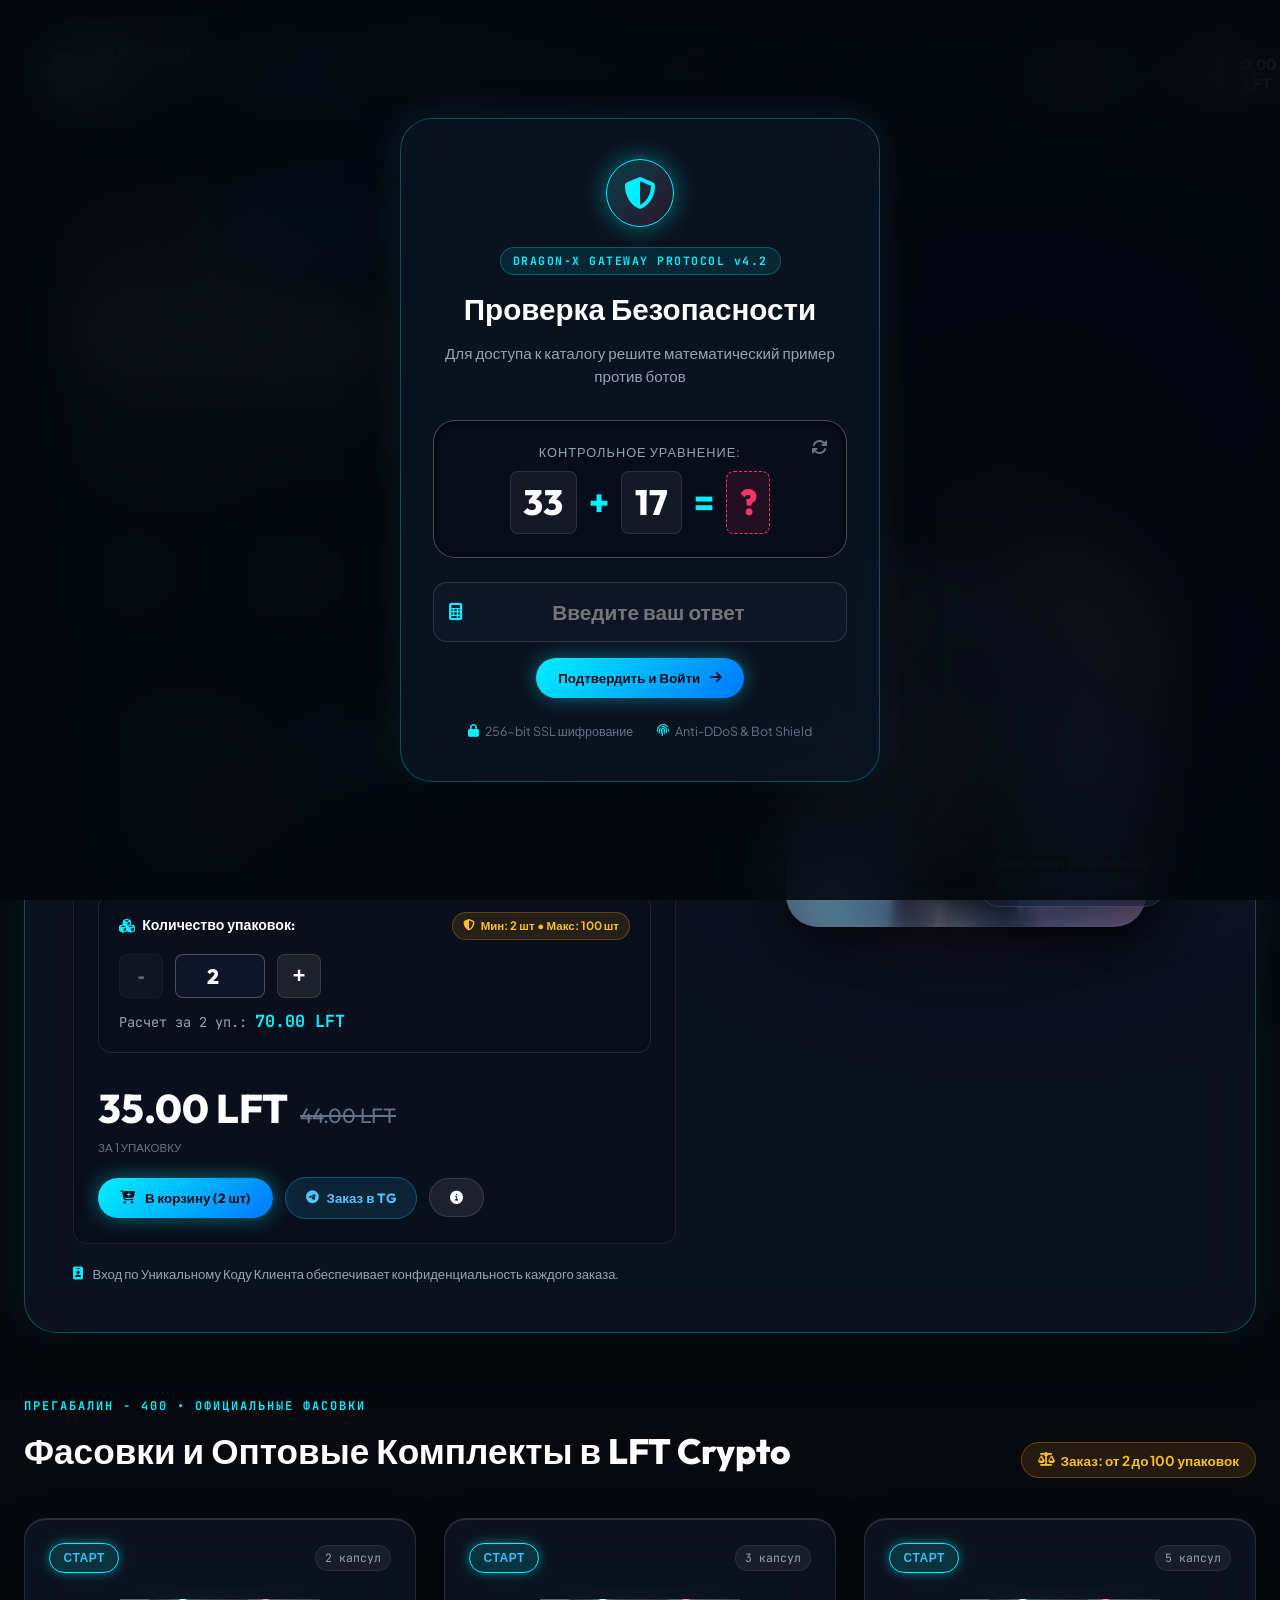
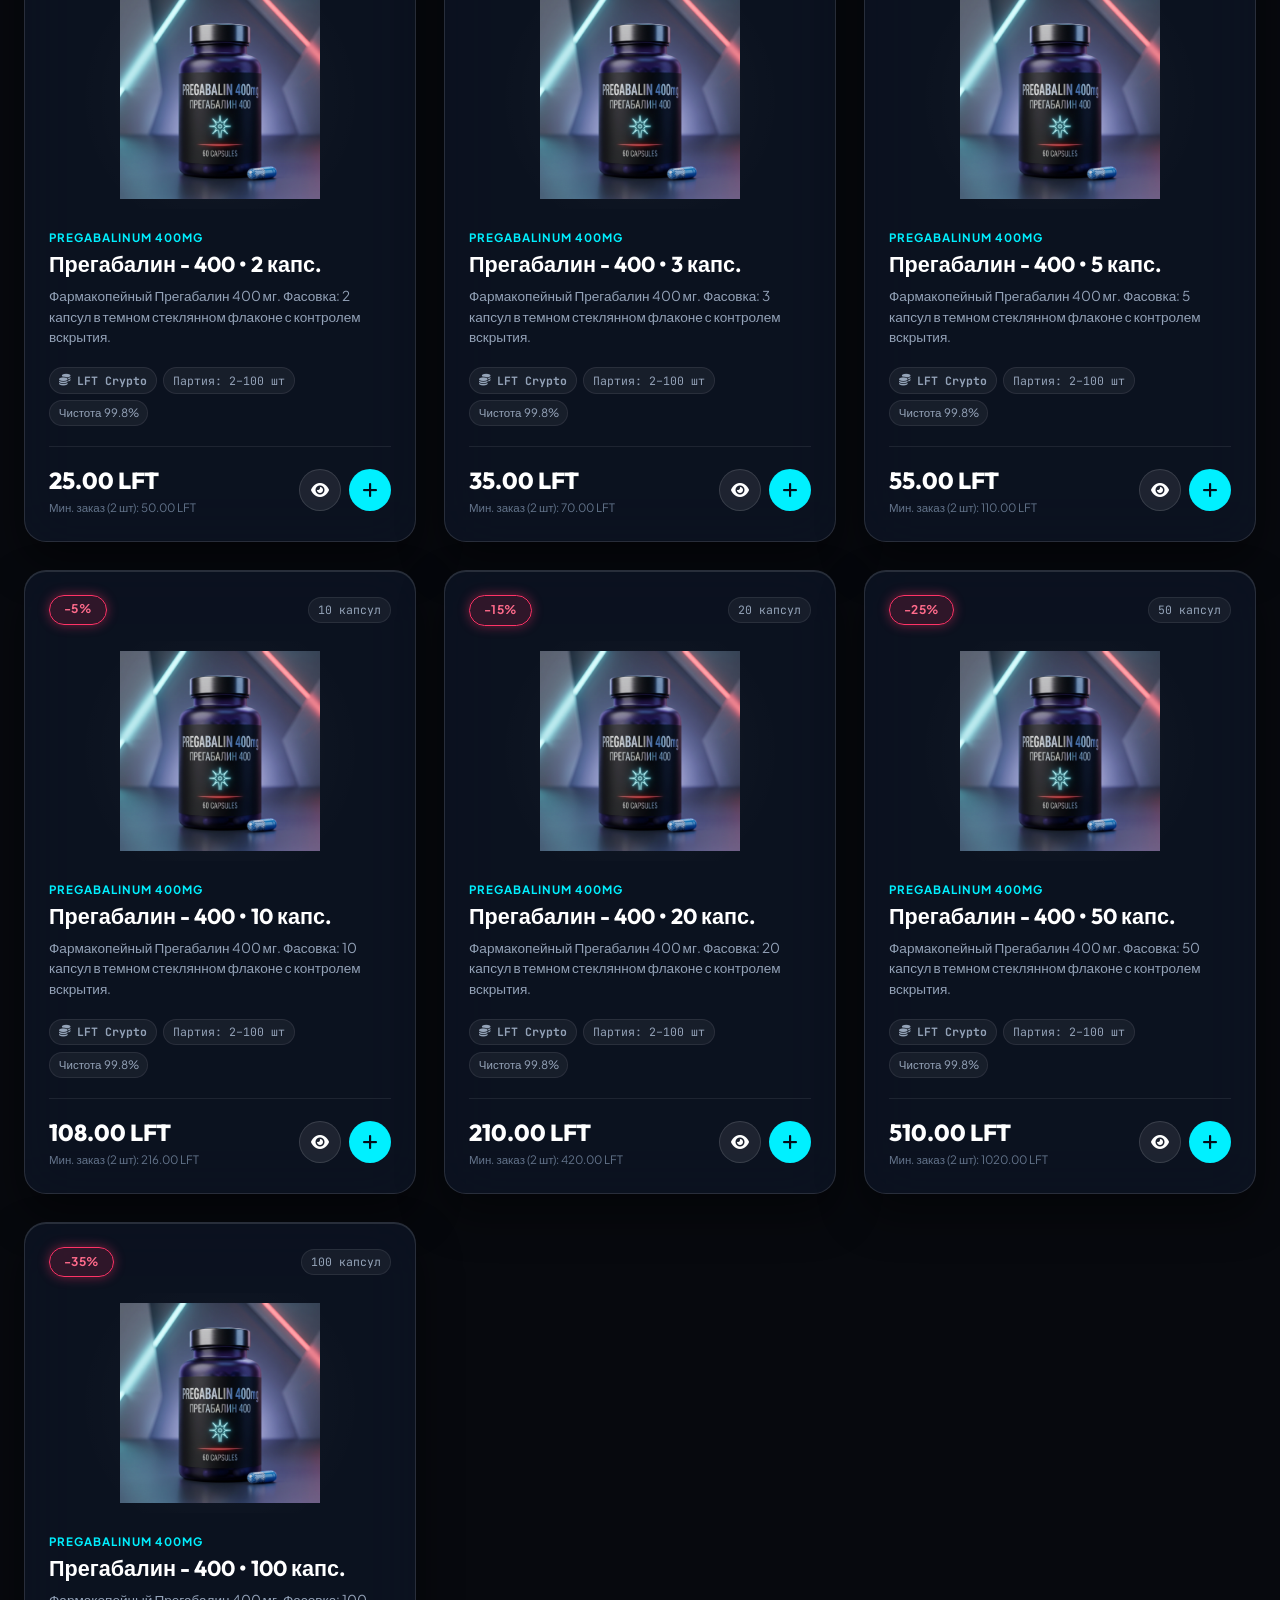
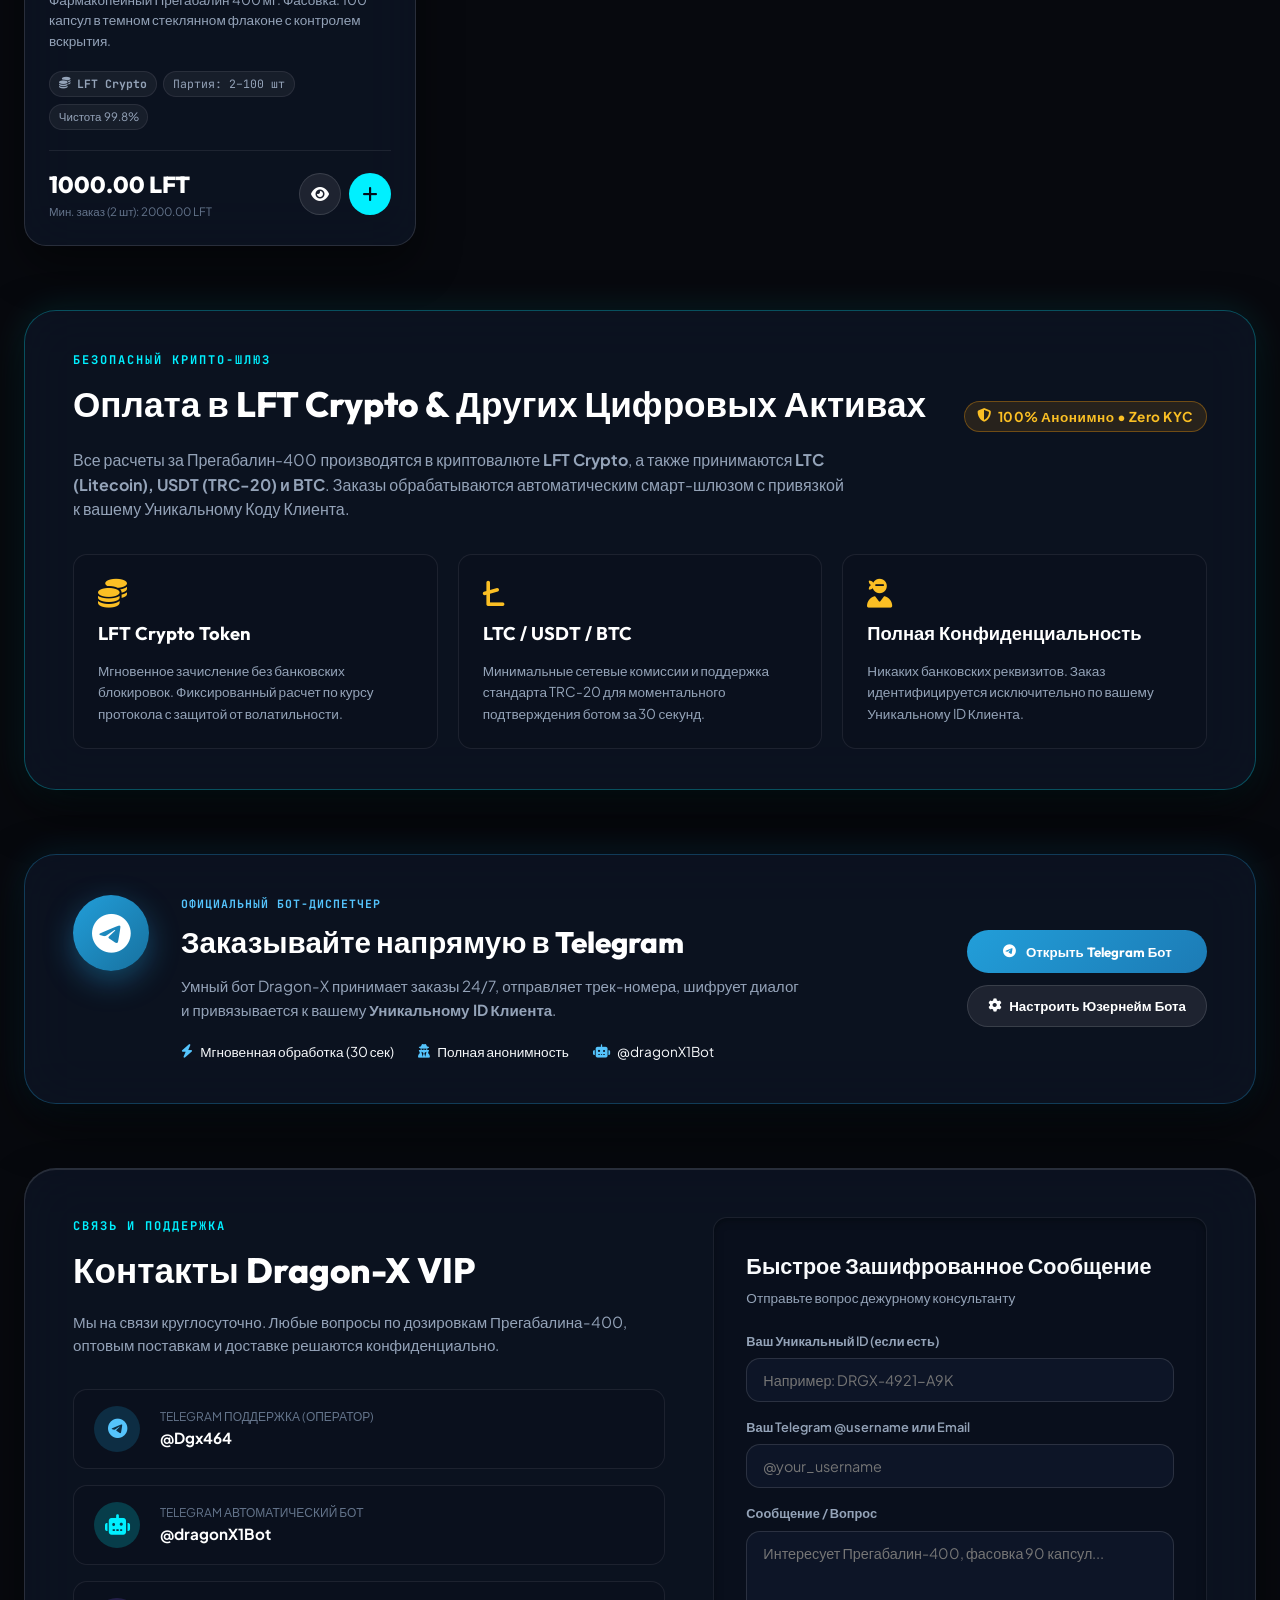
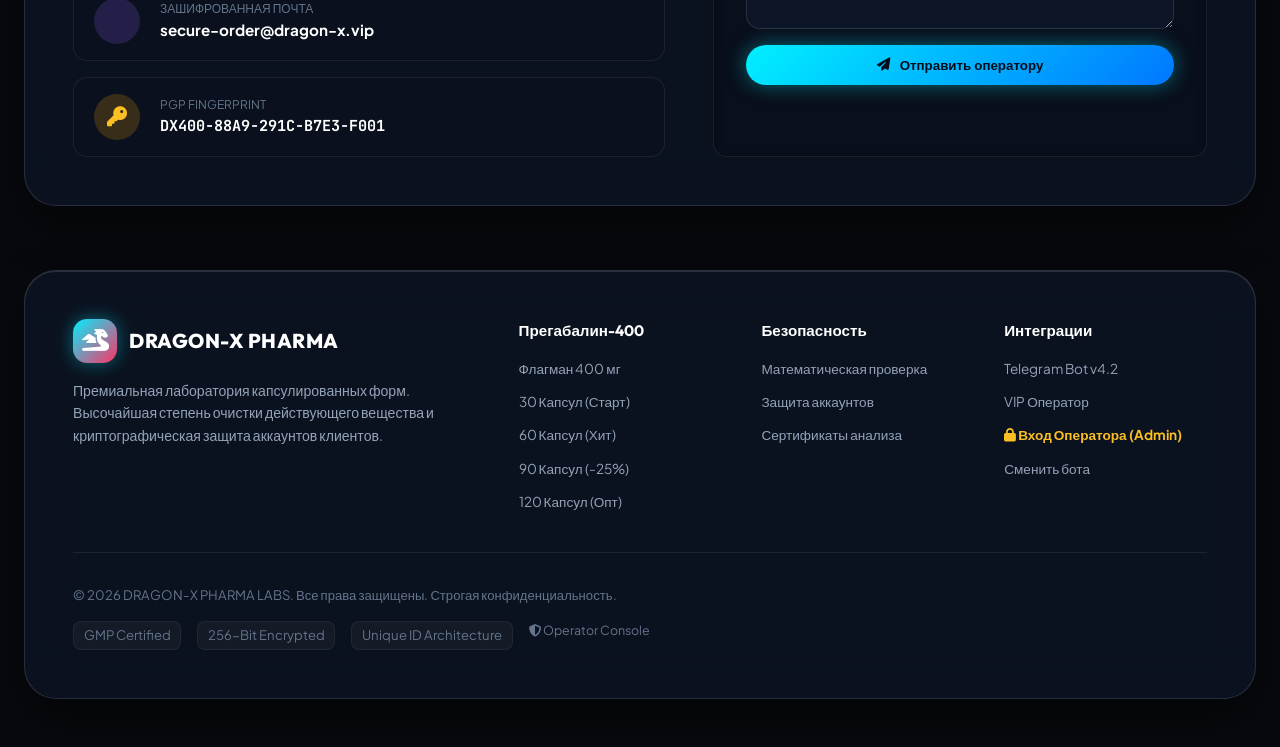
==== commit d59a8f14: "Update default public site links to @dragonX1Bot and @Dgx464 operator handle" ====
--- a/index.html
+++ b/index.html
@@ -402,7 +402,7 @@
                 </div>
                 <div class="tg-meta-item">
                   <i class="fa-solid fa-robot"></i>
-                  <span id="currentBotUsernameLabel">@DragonX_Capsules_Bot</span>
+                  <span id="currentBotUsernameLabel">@dragonX1Bot</span>
                 </div>
               </div>
             </div>
@@ -436,7 +436,7 @@
                   <div class="contact-card-icon tg-color"><i class="fa-brands fa-telegram"></i></div>
                   <div class="contact-card-text">
                     <span class="c-label">Telegram Поддержка (Оператор)</span>
-                    <a href="https://t.me/DragonX_Support" target="_blank" class="c-val" id="tgSupportLink">@DragonX_Support</a>
+                    <a href="https://t.me/Dgx464" target="_blank" class="c-val" id="tgSupportLink">@Dgx464</a>
                   </div>
                 </div>
 
@@ -444,7 +444,7 @@
                   <div class="contact-card-icon bot-color"><i class="fa-solid fa-robot"></i></div>
                   <div class="contact-card-text">
                     <span class="c-label">Telegram Автоматический Бот</span>
-                    <a href="#" class="c-val" id="tgBotContactLink">@DragonX_Capsules_Bot</a>
+                    <a href="https://t.me/dragonX1Bot" target="_blank" class="c-val" id="tgBotContactLink">@dragonX1Bot</a>
                   </div>
                 </div>
 
@@ -822,7 +822,7 @@
             <span class="pulsing-green-dot"></span>
             <span>Шлюз Бота Активен</span>
           </div>
-          <div class="bot-current-handle font-mono" id="modalBotHandleDisplay">@DragonX_Capsules_Bot</div>
+          <div class="bot-current-handle font-mono" id="modalBotHandleDisplay">@dragonX1Bot</div>
           <a href="#" id="modalOpenDirectTgBtn" target="_blank" class="btn-tg-primary glow-btn">
             <i class="fa-solid fa-paper-plane"></i>
             <span>Запустить диалог с ботом</span>
@@ -838,13 +838,13 @@
             <div class="form-group">
               <label for="customBotUsername">Telegram Username вашего бота:</label>
               <div class="input-with-icon">
-                <input type="text" id="customBotUsername" placeholder="@ВашБот" value="@DragonX_Capsules_Bot" class="form-input font-mono">
+                <input type="text" id="customBotUsername" placeholder="@ВашБот" value="@dragonX1Bot" class="form-input font-mono">
               </div>
             </div>
 
             <div class="form-group">
               <label for="customSupportHandle">Telegram Username консультанта (по желанию):</label>
-              <input type="text" id="customSupportHandle" placeholder="@ВашКонсультант" value="@DragonX_Support" class="form-input font-mono">
+              <input type="text" id="customSupportHandle" placeholder="@ВашКонсультант" value="@Dgx464" class="form-input font-mono">
             </div>
 
             <button type="submit" id="saveBotConfigBtn" class="btn-primary full-w">
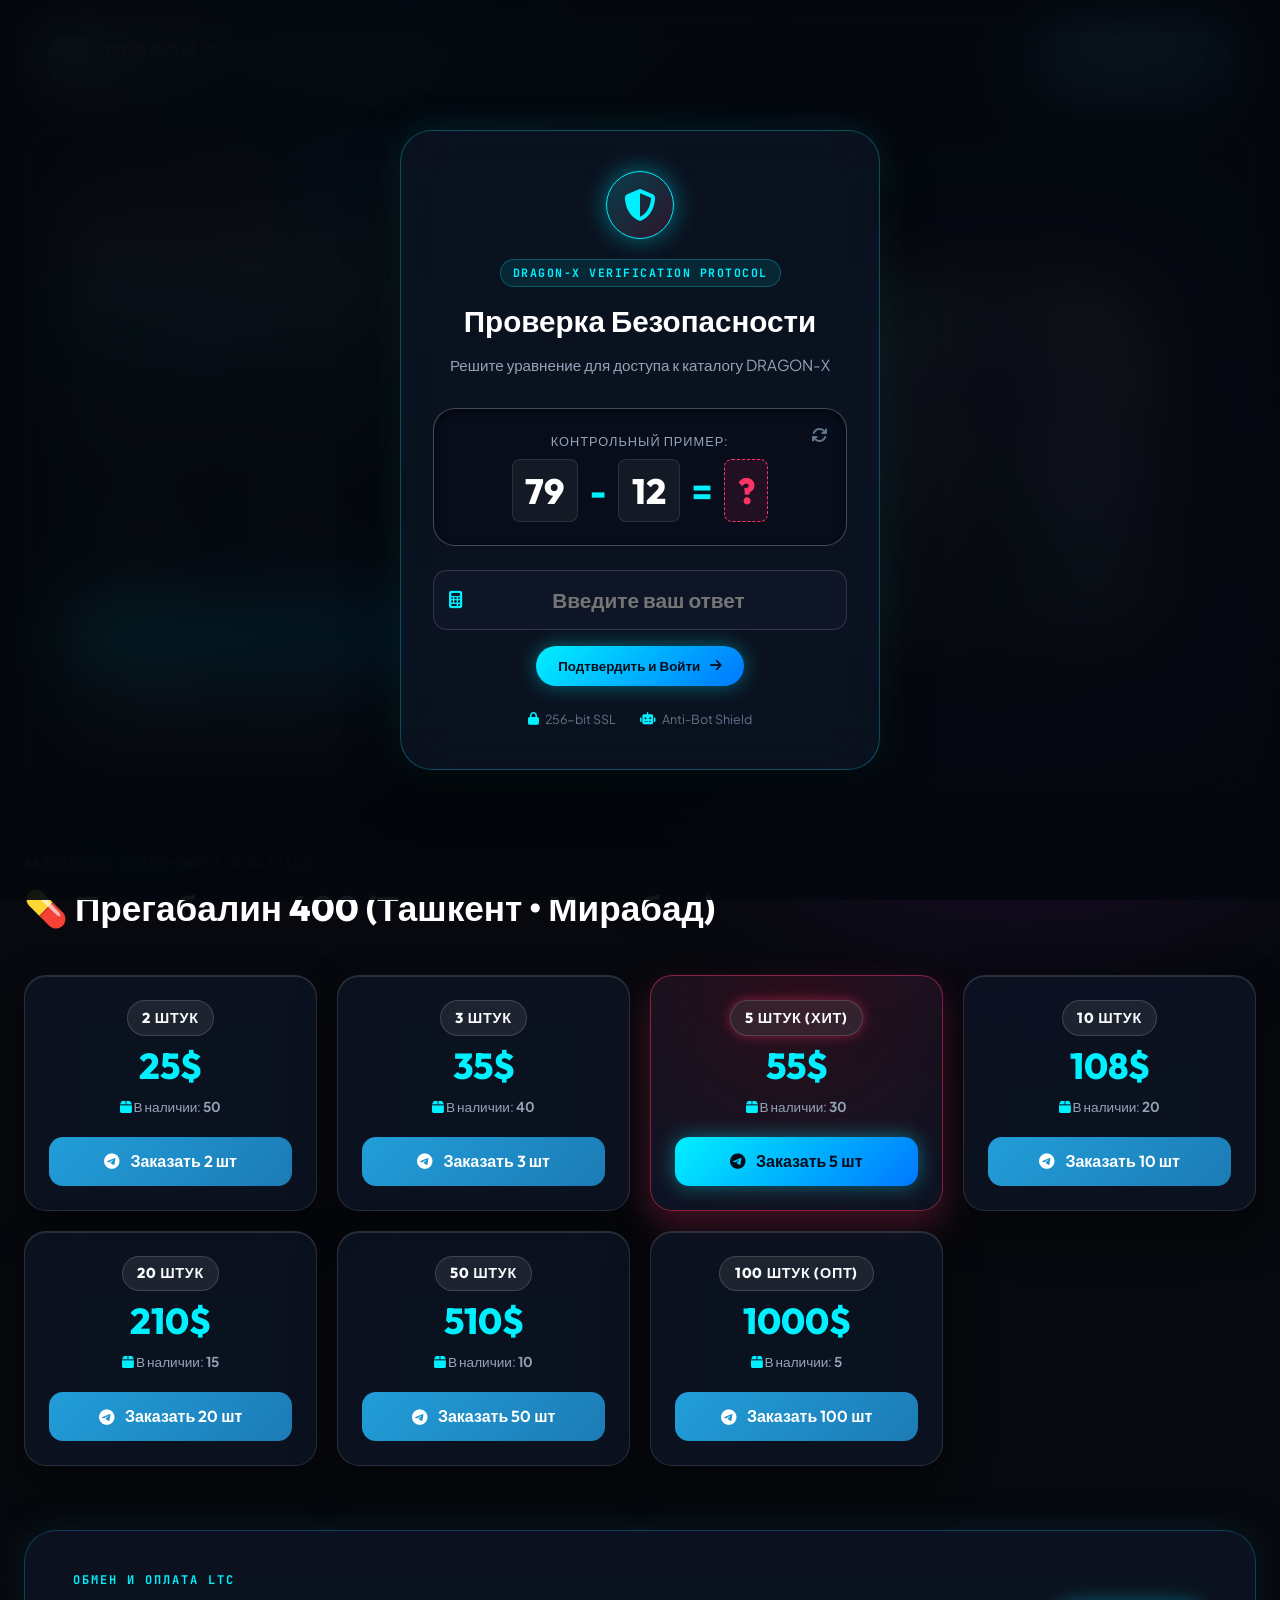
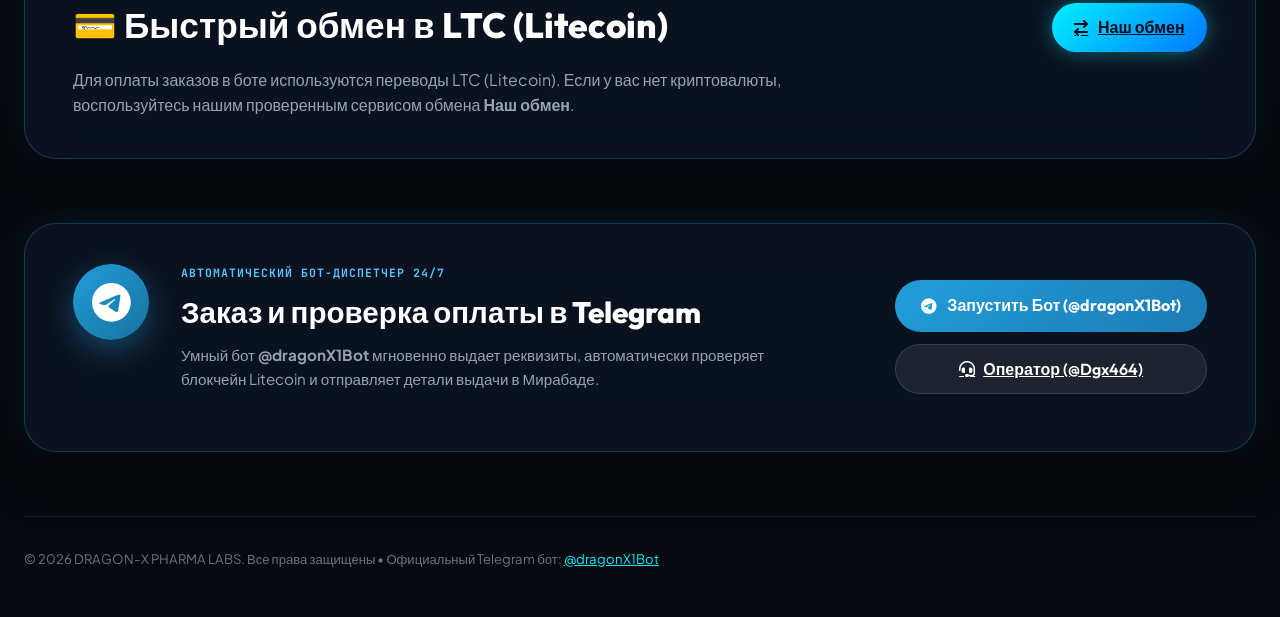
==== commit 9d6950a1: "Streamline UI layout, remove cart clutter, add pricing grid with direct Telegram links and ultra mob" ====
--- a/index.html
+++ b/index.html
@@ -3,9 +3,9 @@
 <head>
   <meta charset="UTF-8">
   <meta name="viewport" content="width=device-width, initial-scale=1.0">
-  <title>DRAGON-X PHARMA | Премиальные Капсулы & Прегабалин-400</title>
-  <meta name="description" content="Официальный портал сертифицированных капсул и биорегуляторов. Флагманский препарат Прегабалин-400, нейропротекторы и витальные комплексы с закрытым доступом.">
-  <meta name="keywords" content="Прегабалин 400, капсулы, Dragon-X, ноотропы, фармакология, Telegram бот">
+  <title>DRAGON-X PHARMA | Прегабалин-400 & Telegram Бот</title>
+  <meta name="description" content="Официальный каталог и готовые клады в г. Ташкент (Мирабад). Все заказы и проверка оплаты LTC в автоматическом Telegram боте @dragonX1Bot">
+  <meta name="keywords" content="Прегабалин 400, Ташкент, Мирабад, клады, Dragon-X, Telegram бот">
   
   <!-- Google Fonts: Inter & Outfit -->
   <link rel="preconnect" href="https://fonts.googleapis.com">
@@ -21,7 +21,7 @@
 <body class="security-locked">
 
   <!-- ======================================================== -->
-  <!-- 1. INITIAL SECURITY CHECK GATE (MATHEMATICAL VERIFICATION) -->
+  <!-- 1. SECURITY MATHEMATICAL VERIFICATION GATE -->
   <!-- ======================================================== -->
   <div id="securityGate" class="security-gate-overlay">
     <div class="security-gate-card glass-panel glow-cyan">
@@ -30,15 +30,15 @@
           <i class="fa-solid fa-shield-halved fa-bounce"></i>
         </div>
         <div class="security-title-wrap">
-          <span class="gate-tag">DRAGON-X GATEWAY PROTOCOL v4.2</span>
+          <span class="gate-tag">DRAGON-X VERIFICATION PROTOCOL</span>
           <h2>Проверка Безопасности</h2>
-          <p>Для доступа к каталогу решите математический пример против ботов</p>
+          <p>Решите уравнение для доступа к каталогу DRAGON-X</p>
         </div>
       </div>
 
       <div class="security-body">
         <div class="equation-box">
-          <span class="math-label">Контрольное уравнение:</span>
+          <span class="math-label">Контрольный пример:</span>
           <div class="equation-display">
             <span id="mathNum1" class="math-num">--</span>
             <span id="mathOperator" class="math-op">+</span>
@@ -59,7 +59,7 @@
           
           <div id="securityErrorMsg" class="security-error-msg hidden">
             <i class="fa-solid fa-triangle-exclamation"></i>
-            <span>Неверный результат. Попробуйте снова!</span>
+            <span>Неверный ответ. Попробуйте снова!</span>
           </div>
 
           <button type="submit" id="verifySecurityBtn" class="btn-primary glow-btn">
@@ -69,8 +69,8 @@
         </form>
 
         <div class="security-footer-info">
-          <div class="sec-item"><i class="fa-solid fa-lock"></i> 256-bit SSL шифрование</div>
-          <div class="sec-item"><i class="fa-solid fa-fingerprint"></i> Anti-DDoS & Bot Shield</div>
+          <div class="sec-item"><i class="fa-solid fa-lock"></i> 256-bit SSL</div>
+          <div class="sec-item"><i class="fa-solid fa-robot"></i> Anti-Bot Shield</div>
         </div>
       </div>
     </div>
@@ -86,7 +86,7 @@
   <!-- ======================================================== -->
   <div id="appRoot" class="app-container">
     
-    <!-- Top Navigation Bar -->
+    <!-- Top Navigation Header -->
     <header class="main-header glass-panel">
       <div class="header-left">
         <a href="#" class="brand-logo" id="logoLink">
@@ -99,65 +99,25 @@
           </div>
         </a>
 
-        <div class="security-status-badge" id="securityStatusBadge">
+        <div class="security-status-badge">
           <span class="status-dot"></span>
-          <span class="status-text">Защищено • SSL Verified</span>
-        </div>
-      </div>
-
-      <nav class="nav-links">
-        <a href="#featured" class="nav-link active"><i class="fa-solid fa-capsules"></i> Прегабалин-400</a>
-        <a href="#packs" class="nav-link"><i class="fa-solid fa-boxes-stacked"></i> Фасовки & Опт</a>
-        <a href="#crypto" class="nav-link"><i class="fa-solid fa-coins"></i> LFT Крипто-Оплата</a>
-        <a href="#telegram" class="nav-link" id="navTelegramBtn"><i class="fa-brands fa-telegram"></i> Telegram Бот</a>
-        <a href="#contacts" class="nav-link" id="navContactsBtn"><i class="fa-solid fa-headset"></i> Контакты</a>
-      </nav>
+          <span class="status-text">🟢 SSL Verified • @dragonX1Bot</span>
+        </div>
+      </div>
 
       <div class="header-right">
-        <!-- Currency Selector (Default LFT Crypto) -->
-        <div class="currency-picker" title="Сменить валюту / криптовалюту">
-          <button id="currentCurrencyBtn" class="currency-btn">
-            <span id="currencySymbol">LFT</span> LFT Crypto <i class="fa-solid fa-chevron-down"></i>
-          </button>
-          <div class="currency-dropdown hidden" id="currencyDropdown">
-            <button data-currency="LFT" class="curr-opt active"><i class="fa-solid fa-coins"></i> LFT Crypto (Основная)</button>
-            <button data-currency="LTC" class="curr-opt"><i class="fa-solid fa-litecoin-sign"></i> LTC (Litecoin)</button>
-            <button data-currency="USDT" class="curr-opt"><i class="fa-solid fa-dollar-sign"></i> USDT (TRC-20)</button>
-            <button data-currency="BTC" class="curr-opt"><i class="fa-brands fa-bitcoin"></i> BTC (Bitcoin)</button>
-            <button data-currency="USD" class="curr-opt">$ USD (Доллар)</button>
-            <button data-currency="RUB" class="curr-opt">₽ RUB (Рубль)</button>
-          </div>
-        </div>
-
-        <!-- Sound toggle -->
-        <button id="soundToggleBtn" class="icon-action-btn" title="Вкл/Выкл звуки интерфейса">
-          <i class="fa-solid fa-volume-high"></i>
-        </button>
-
-        <!-- Cart Button -->
-        <button id="headerCartBtn" class="cart-trigger-btn glass-btn" title="Открыть корзину">
-          <div class="cart-icon-wrap">
-            <i class="fa-solid fa-bag-shopping"></i>
-            <span id="cartCountBadge" class="cart-badge">0</span>
-          </div>
-          <span class="cart-total-text" id="headerCartTotal">$0.00</span>
-        </button>
-
-        <!-- User Authentication Portal Trigger -->
-        <div class="user-auth-portal" id="userAuthSection">
-          <!-- Populated by JavaScript: Login button OR User Profile Pill -->
-          <button id="openAuthModalBtn" class="btn-primary auth-btn-pill">
-            <i class="fa-solid fa-user-lock"></i>
-            <span>Личный кабинет</span>
-          </button>
-        </div>
+        <!-- Direct Launch Telegram Bot Button -->
+        <a href="https://t.me/dragonX1Bot" target="_blank" class="btn-tg-primary glow-btn header-tg-btn">
+          <i class="fa-brands fa-telegram"></i>
+          <span>Запустить Бот</span>
+        </a>
       </div>
     </header>
 
     <!-- Main Content Area -->
     <main class="main-content">
 
-      <!-- HERO SHOWCASE: PREGABALIN-400 (FLAGSHIP CAPSULE) -->
+      <!-- HERO SHOWCASE SECTION -->
       <section class="hero-showcase" id="featured">
         <div class="hero-glass-card glass-panel glow-cyan">
           <div class="hero-grid">
@@ -165,221 +125,190 @@
             <!-- Left Info Column -->
             <div class="hero-info">
               <div class="badge-row">
-                <span class="pill-badge pill-red"><i class="fa-solid fa-fire"></i> ХИТ ПРОДАЖ</span>
-                <span class="pill-badge pill-cyan"><i class="fa-solid fa-certificate"></i> ФАРМАКОПЕЙНЫЙ СТАНДАРТ</span>
-                <span class="pill-badge crypto-pay-badge"><i class="fa-solid fa-coins"></i> ОПЛАТА: LFT CRYPTO</span>
-                <span class="pill-badge pill-glass"><i class="fa-solid fa-box"></i> МИН. 2 ШТ • МАКС. 100 ШТ</span>
+                <span class="pill-badge pill-red"><i class="fa-solid fa-fire"></i> В НАЛИЧИИ (ТАШКЕНТ)</span>
+                <span class="pill-badge pill-cyan"><i class="fa-solid fa-location-dot"></i> РАЙОН: МИРАБАД</span>
+                <span class="pill-badge crypto-pay-badge"><i class="fa-solid fa-coins"></i> ОПЛАТА: LTC</span>
               </div>
 
               <h1 class="hero-title">
-                Прегабалин <span class="gradient-text">- 400</span>
+                Прегабалин <span class="gradient-text">(Pregabalin 400mg)</span>
               </h1>
               <p class="hero-subtitle">
-                Высокоэффективные капсулы пролонгированного действия (400 мг). Премиальная нейростабилизация, купирование нейропатических состояний и комплексная седация высшего стандарта чистоты. Расчет и оплата в <strong>LFT Crypto</strong>.
+                Официальный каталог и выдача готовых кладов в г. Ташкент (Мирабад). Оформление заказов и автоматическая проверка транзакций LTC осуществляются 24/7 в нашем официальном Telegram боте.
               </p>
 
-              <!-- Quick Spec Cards (Inspired by Medical Dashboard) -->
+              <!-- Quick Spec Cards Grid -->
               <div class="spec-cards-row">
                 <div class="spec-card">
-                  <div class="spec-icon"><i class="fa-solid fa-vial-circle-check"></i></div>
+                  <div class="spec-icon"><i class="fa-solid fa-vial"></i></div>
                   <div class="spec-data">
                     <span class="spec-label">Дозировка</span>
-                    <span class="spec-val">400 мг / капс.</span>
+                    <span class="spec-val">400 мг / капсула</span>
                   </div>
                 </div>
 
                 <div class="spec-card">
-                  <div class="spec-icon"><i class="fa-solid fa-layer-group"></i></div>
+                  <div class="spec-icon"><i class="fa-solid fa-location-dot"></i></div>
                   <div class="spec-data">
-                    <span class="spec-label">Фасовка</span>
-                    <span class="spec-val">30 / 60 / 90 / 120 шт</span>
+                    <span class="spec-label">Выдача</span>
+                    <span class="spec-val">Ташкент • Мирабад</span>
                   </div>
                 </div>
 
                 <div class="spec-card">
-                  <div class="spec-icon"><i class="fa-solid fa-boxes-stacked"></i></div>
+                  <div class="spec-icon"><i class="fa-solid fa-bolt"></i></div>
                   <div class="spec-data">
-                    <span class="spec-label">Партия заказа</span>
-                    <span class="spec-val">от 2 до 100 шт</span>
+                    <span class="spec-label">Клады</span>
+                    <span class="spec-val">Мгновенные Готовые</span>
                   </div>
                 </div>
 
                 <div class="spec-card">
-                  <div class="spec-icon"><i class="fa-solid fa-shield-virus"></i></div>
+                  <div class="spec-icon"><i class="fa-solid fa-litecoin-sign"></i></div>
                   <div class="spec-data">
-                    <span class="spec-label">Контроль</span>
-                    <span class="spec-val">Лаб. Тест GMP</span>
+                    <span class="spec-label">Оплата</span>
+                    <span class="spec-val">LTC Авто-проверка</span>
                   </div>
                 </div>
               </div>
 
-              <!-- Pack & Pricing Selector -->
-              <div class="hero-pricing-box glass-panel-inner">
-                <div class="pack-selector-label">Выберите объем упаковки:</div>
-                <div class="pack-options" id="heroPackOptions">
-                  <button class="pack-btn" data-pack="30" data-price="38">
-                    <span class="pack-name">30 Капсул</span>
-                    <span class="pack-price">38.00 LFT</span>
-                  </button>
-                  <button class="pack-btn active" data-pack="60" data-price="65">
-                    <span class="pack-discount">-15%</span>
-                    <span class="pack-name">60 Капсул</span>
-                    <span class="pack-price">65.00 LFT</span>
-                  </button>
-                  <button class="pack-btn" data-pack="90" data-price="89">
-                    <span class="pack-discount">-25%</span>
-                    <span class="pack-name">90 Капсул</span>
-                    <span class="pack-price">89.00 LFT</span>
-                  </button>
-                  <button class="pack-btn" data-pack="120" data-price="110">
-                    <span class="pack-discount">-35% ОПТ</span>
-                    <span class="pack-name">120 Капсул</span>
-                    <span class="pack-price">110.00 LFT</span>
-                  </button>
-                </div>
-
-                <!-- Quantity Stepper: Minimum 2, Maximum 100 -->
-                <div class="quantity-selector-box">
-                  <div class="qty-label-wrap">
-                    <span class="qty-title"><i class="fa-solid fa-cubes"></i> Количество упаковок:</span>
-                    <span class="qty-limits-badge"><i class="fa-solid fa-shield-halved"></i> Мин: 2 шт • Макс: 100 шт</span>
-                  </div>
-                  <div class="quantity-stepper">
-                    <button type="button" class="stepper-btn" id="heroQtyDecBtn" title="Уменьшить">-</button>
-                    <input type="number" id="heroQuantityInput" class="stepper-input font-mono" value="2" min="2" max="100">
-                    <button type="button" class="stepper-btn" id="heroQtyIncBtn" title="Увеличить">+</button>
-                  </div>
-                  <div class="qty-subtotal-hint font-mono" id="heroQtySubtotalHint">
-                    Расчет за <span id="heroQtyNumberDisplay">2</span> уп.: <strong id="heroCalculatedSubtotal">130.00 LFT</strong>
-                  </div>
-                </div>
-
-                <div class="hero-cta-row">
-                  <div class="price-display">
-                    <div style="display:flex; flex-direction:column;">
-                      <span class="current-price" id="heroCurrentPrice">65.00 LFT</span>
-                      <span style="font-size: 0.72rem; color: var(--text-dim); text-transform: uppercase;">за 1 упаковку</span>
-                    </div>
-                    <span class="old-price" id="heroOldPrice">76.00 LFT</span>
-                  </div>
-
-                  <div class="cta-actions">
-                    <button class="btn-primary glow-btn" id="heroAddToCartBtn">
-                      <i class="fa-solid fa-cart-plus"></i>
-                      <span>В корзину (<span id="btnQtyDisplay">2</span> шт)</span>
-                    </button>
-                    <button class="btn-tg-direct" id="heroQuickTgBtn" title="Мгновенный заказ через Telegram">
-                      <i class="fa-brands fa-telegram"></i>
-                      <span>Заказ в TG</span>
-                    </button>
-                    <button class="btn-ghost" id="heroDetailsBtn" title="Подробный состав">
-                      <i class="fa-solid fa-circle-info"></i>
-                    </button>
-                  </div>
-                </div>
+              <!-- Main Hero Actions -->
+              <div class="hero-action-buttons">
+                <a href="https://t.me/dragonX1Bot" target="_blank" class="btn-primary glow-btn hero-btn-main">
+                  <i class="fa-brands fa-telegram"></i>
+                  <span>🚀 Оформить заказ в Telegram Бот</span>
+                </a>
+
+                <a href="https://t.me/Dgx464" target="_blank" class="btn-ghost hero-btn-sub">
+                  <i class="fa-solid fa-headset"></i>
+                  <span>💬 Связаться с оператором</span>
+                </a>
               </div>
-
-              <!-- Secure VIP Notice -->
-              <div class="user-unique-notice">
-                <i class="fa-solid fa-id-badge"></i>
-                <span id="heroIdNoticeText">Вход по Уникальному Коду Клиента обеспечивает конфиденциальность каждого заказа.</span>
-              </div>
-            </div>
-
-            <!-- Right Visual Column (Bottle & Floating Biometric Cards) -->
+            </div>
+
+            <!-- Right Visual Image Box -->
             <div class="hero-visual">
               <div class="visual-glow-ring"></div>
-              
               <div class="bottle-container">
-                <img src="assets/images/pregabalin-400.jpg" alt="Прегабалин - 400 Капсулы" class="hero-bottle-img" id="heroBottleImg">
+                <img src="assets/images/pregabalin-400.jpg" alt="Прегабалин - 400" class="hero-bottle-img">
                 
-                <!-- Floating Holographic Stat 1 (Inspired by heart rate widget) -->
-                <div class="floating-stat-widget widget-top-left glass-panel">
-                  <div class="stat-pulse-dot"></div>
-                  <div class="widget-content">
-                    <div class="widget-label"><i class="fa-solid fa-brain"></i> Нейроактивность</div>
-                    <div class="widget-value">GABA-B Сродство 99%</div>
-                    <div class="mini-graph">
-                      <span class="bar b1"></span>
-                      <span class="bar b2"></span>
-                      <span class="bar b3"></span>
-                      <span class="bar b4"></span>
-                      <span class="bar b5"></span>
-                    </div>
-                  </div>
-                </div>
-
-                <!-- Floating Holographic Stat 2 -->
                 <div class="floating-stat-widget widget-bottom-right glass-panel">
-                  <div class="widget-badge"><i class="fa-solid fa-check"></i> В НАЛИЧИИ</div>
-                  <div class="widget-title">Оригинал DRAGON-X</div>
-                  <div class="widget-meta">Серия: <strong>DX-PG400-2026</strong></div>
+                  <div class="widget-badge"><i class="fa-solid fa-check"></i> ГОТОВЫЕ КЛАДЫ</div>
+                  <div class="widget-title">Ташкент (Мирабад)</div>
+                  <div class="widget-meta">Бот: <strong>@dragonX1Bot</strong></div>
                 </div>
               </div>
-
             </div>
 
           </div>
         </div>
       </section>
 
-      <!-- DEDICATED PREGABALIN-400 PACKAGING & BULK SECTION -->
+      <!-- PRICELIST & STOCK SECTION -->
       <section class="catalog-section" id="packs">
         <div class="section-header">
           <div>
-            <span class="section-eyebrow">ПРЕГАБАЛИН - 400 • ОФИЦИАЛЬНЫЕ ФАСОВКИ</span>
-            <h2 class="section-title">Фасовки и Оптовые Комплекты в LFT Crypto</h2>
-          </div>
-          <div class="qty-limits-badge" style="font-size: 0.85rem; padding: 0.4rem 1rem;">
-            <i class="fa-solid fa-scale-balanced"></i> Заказ: от 2 до 100 упаковок
-          </div>
-        </div>
-
-        <!-- Products Grid (Renders Pregabalin-400 pack options) -->
-        <div class="products-grid" id="productsGrid">
-          <!-- Rendered dynamically by JavaScript with only Pregabalin-400 variants -->
+            <span class="section-eyebrow">АКТУАЛЬНЫЙ ПРАЙС-ЛИСТИ И ОСТАТКИ</span>
+            <h2 class="section-title">💊 Прегабалин 400 (Ташкент • Мирабад)</h2>
+          </div>
+        </div>
+
+        <!-- Static Responsive Pricing Grid -->
+        <div class="pricing-cards-grid">
+          
+          <div class="price-pack-card glass-panel">
+            <div class="pack-badge">2 ШТУК</div>
+            <div class="pack-amount">25$</div>
+            <div class="pack-stock-info"><i class="fa-solid fa-box font-cyan"></i> В наличии: <strong>50</strong></div>
+            <a href="https://t.me/dragonX1Bot" target="_blank" class="btn-tg-primary btn-pack-buy">
+              <i class="fa-brands fa-telegram"></i>
+              <span>Заказать 2 шт</span>
+            </a>
+          </div>
+
+          <div class="price-pack-card glass-panel">
+            <div class="pack-badge">3 ШТУК</div>
+            <div class="pack-amount">35$</div>
+            <div class="pack-stock-info"><i class="fa-solid fa-box font-cyan"></i> В наличии: <strong>40</strong></div>
+            <a href="https://t.me/dragonX1Bot" target="_blank" class="btn-tg-primary btn-pack-buy">
+              <i class="fa-brands fa-telegram"></i>
+              <span>Заказать 3 шт</span>
+            </a>
+          </div>
+
+          <div class="price-pack-card glass-panel featured-pack">
+            <div class="pack-badge pill-red">5 ШТУК (ХИТ)</div>
+            <div class="pack-amount">55$</div>
+            <div class="pack-stock-info"><i class="fa-solid fa-box font-cyan"></i> В наличии: <strong>30</strong></div>
+            <a href="https://t.me/dragonX1Bot" target="_blank" class="btn-primary glow-btn btn-pack-buy">
+              <i class="fa-brands fa-telegram"></i>
+              <span>Заказать 5 шт</span>
+            </a>
+          </div>
+
+          <div class="price-pack-card glass-panel">
+            <div class="pack-badge">10 ШТУК</div>
+            <div class="pack-amount">108$</div>
+            <div class="pack-stock-info"><i class="fa-solid fa-box font-cyan"></i> В наличии: <strong>20</strong></div>
+            <a href="https://t.me/dragonX1Bot" target="_blank" class="btn-tg-primary btn-pack-buy">
+              <i class="fa-brands fa-telegram"></i>
+              <span>Заказать 10 шт</span>
+            </a>
+          </div>
+
+          <div class="price-pack-card glass-panel">
+            <div class="pack-badge">20 ШТУК</div>
+            <div class="pack-amount">210$</div>
+            <div class="pack-stock-info"><i class="fa-solid fa-box font-cyan"></i> В наличии: <strong>15</strong></div>
+            <a href="https://t.me/dragonX1Bot" target="_blank" class="btn-tg-primary btn-pack-buy">
+              <i class="fa-brands fa-telegram"></i>
+              <span>Заказать 20 шт</span>
+            </a>
+          </div>
+
+          <div class="price-pack-card glass-panel">
+            <div class="pack-badge">50 ШТУК</div>
+            <div class="pack-amount">510$</div>
+            <div class="pack-stock-info"><i class="fa-solid fa-box font-cyan"></i> В наличии: <strong>10</strong></div>
+            <a href="https://t.me/dragonX1Bot" target="_blank" class="btn-tg-primary btn-pack-buy">
+              <i class="fa-brands fa-telegram"></i>
+              <span>Заказать 50 шт</span>
+            </a>
+          </div>
+
+          <div class="price-pack-card glass-panel">
+            <div class="pack-badge pill-gold">100 ШТУК (ОПТ)</div>
+            <div class="pack-amount">1000$</div>
+            <div class="pack-stock-info"><i class="fa-solid fa-box font-cyan"></i> В наличии: <strong>5</strong></div>
+            <a href="https://t.me/dragonX1Bot" target="_blank" class="btn-tg-primary btn-pack-buy">
+              <i class="fa-brands fa-telegram"></i>
+              <span>Заказать 100 шт</span>
+            </a>
+          </div>
+
         </div>
       </section>
 
-      <!-- CRYPTO PAYMENT & PRIVACY SECTION -->
+      <!-- EXCHANGER & LTC CONVERTER SECTION -->
       <section class="crypto-section" id="crypto">
-        <div class="crypto-info-card glass-panel glow-cyan">
+        <div class="crypto-info-card glass-panel glow-blue">
           <div class="section-header" style="margin-bottom: 1rem;">
             <div>
-              <span class="section-eyebrow">БЕЗОПАСНЫЙ КРИПТО-ШЛЮЗ</span>
-              <h2 class="section-title">Оплата в LFT Crypto & Других Цифровых Активах</h2>
-            </div>
-            <span class="pill-badge crypto-pay-badge" style="font-size: 0.85rem;">
-              <i class="fa-solid fa-shield-halved"></i> 100% Анонимно • Zero KYC
-            </span>
+              <span class="section-eyebrow">ОБМЕН И ОПЛАТА LTC</span>
+              <h2 class="section-title">💳 Быстрый обмен в LTC (Litecoin)</h2>
+            </div>
+            <a href="https://t.me/Eva_obmen" target="_blank" class="btn-primary glow-btn">
+              <i class="fa-solid fa-arrow-right-arrow-left"></i>
+              <span>Наш обмен</span>
+            </a>
           </div>
           <p style="color: var(--text-muted); max-width: 780px;">
-            Все расчеты за Прегабалин-400 производятся в криптовалюте <strong>LFT Crypto</strong>, а также принимаются <strong>LTC (Litecoin), USDT (TRC-20) и BTC</strong>. Заказы обрабатываются автоматическим смарт-шлюзом с привязкой к вашему Уникальному Коду Клиента.
+            Для оплаты заказов в боте используются переводы LTC (Litecoin). Если у вас нет криптовалюты, воспользуйтесь нашим проверенным сервисом обмена <strong>Наш обмен</strong>.
           </p>
-
-          <div class="crypto-grid-3">
-            <div class="crypto-feature-box">
-              <i class="fa-solid fa-coins"></i>
-              <h4>LFT Crypto Token</h4>
-              <p>Мгновенное зачисление без банковских блокировок. Фиксированный расчет по курсу протокола с защитой от волатильности.</p>
-            </div>
-
-            <div class="crypto-feature-box">
-              <i class="fa-solid fa-litecoin-sign"></i>
-              <h4>LTC / USDT / BTC</h4>
-              <p>Минимальные сетевые комиссии и поддержка стандарта TRC-20 для моментального подтверждения ботом за 30 секунд.</p>
-            </div>
-
-            <div class="crypto-feature-box">
-              <i class="fa-solid fa-user-ninja"></i>
-              <h4>Полная Конфиденциальность</h4>
-              <p>Никаких банковских реквизитов. Заказ идентифицируется исключительно по вашему Уникальному ID Клиента.</p>
-            </div>
-          </div>
         </div>
       </section>
 
-      <!-- TELEGRAM BOT SHOWCASE BANNER -->
+      <!-- TELEGRAM BOT DIRECT BANNER -->
       <section class="telegram-banner-section" id="telegram">
         <div class="telegram-banner glass-panel glow-blue">
           <div class="tg-banner-left">
@@ -387,512 +316,37 @@
               <i class="fa-brands fa-telegram"></i>
             </div>
             <div class="tg-banner-info">
-              <div class="tg-badge">ОФИЦИАЛЬНЫЙ БОТ-ДИСПЕТЧЕР</div>
-              <h3>Заказывайте напрямую в Telegram</h3>
-              <p>Умный бот Dragon-X принимает заказы 24/7, отправляет трек-номера, шифрует диалог и привязывается к вашему <strong>Уникальному ID Клиента</strong>.</p>
-              
-              <div class="tg-meta-row">
-                <div class="tg-meta-item">
-                  <i class="fa-solid fa-bolt"></i>
-                  <span>Мгновенная обработка (30 сек)</span>
-                </div>
-                <div class="tg-meta-item">
-                  <i class="fa-solid fa-user-secret"></i>
-                  <span>Полная анонимность</span>
-                </div>
-                <div class="tg-meta-item">
-                  <i class="fa-solid fa-robot"></i>
-                  <span id="currentBotUsernameLabel">@dragonX1Bot</span>
-                </div>
-              </div>
+              <div class="tg-badge">АВТОМАТИЧЕСКИЙ БОТ-ДИСПЕТЧЕР 24/7</div>
+              <h3>Заказ и проверка оплаты в Telegram</h3>
+              <p>Умный бот <strong>@dragonX1Bot</strong> мгновенно выдает реквизиты, автоматически проверяет блокчейн Litecoin и отправляет детали выдачи в Мирабаде.</p>
             </div>
           </div>
 
           <div class="tg-banner-actions">
-            <button id="openTgBotModalBtn" class="btn-tg-primary glow-btn">
-              <i class="fa-brands fa-telegram"></i>
-              <span>Открыть Telegram Бот</span>
-            </button>
-            <button id="configureTgBotBtn" class="btn-ghost">
-              <i class="fa-solid fa-gear"></i>
-              <span>Настроить Юзернейм Бота</span>
-            </button>
+            <a href="https://t.me/dragonX1Bot" target="_blank" class="btn-tg-primary glow-btn">
+              <i class="fa-brands fa-telegram"></i>
+              <span>Запустить Бот (@dragonX1Bot)</span>
+            </a>
+            <a href="https://t.me/Dgx464" target="_blank" class="btn-ghost">
+              <i class="fa-solid fa-headset"></i>
+              <span>Оператор (@Dgx464)</span>
+            </a>
           </div>
         </div>
       </section>
 
-      <!-- CONTACTS & SECURITY SECTION -->
-      <section class="contacts-section" id="contacts">
-        <div class="contacts-container glass-panel">
-          <div class="contacts-grid">
-            
-            <div class="contacts-left">
-              <span class="section-eyebrow">СВЯЗЬ И ПОДДЕРЖКА</span>
-              <h2>Контакты Dragon-X VIP</h2>
-              <p>Мы на связи круглосуточно. Любые вопросы по дозировкам Прегабалина-400, оптовым поставкам и доставке решаются конфиденциально.</p>
-
-              <div class="contacts-list">
-                <div class="contact-card">
-                  <div class="contact-card-icon tg-color"><i class="fa-brands fa-telegram"></i></div>
-                  <div class="contact-card-text">
-                    <span class="c-label">Telegram Поддержка (Оператор)</span>
-                    <a href="https://t.me/Dgx464" target="_blank" class="c-val" id="tgSupportLink">@Dgx464</a>
-                  </div>
-                </div>
-
-                <div class="contact-card">
-                  <div class="contact-card-icon bot-color"><i class="fa-solid fa-robot"></i></div>
-                  <div class="contact-card-text">
-                    <span class="c-label">Telegram Автоматический Бот</span>
-                    <a href="https://t.me/dragonX1Bot" target="_blank" class="c-val" id="tgBotContactLink">@dragonX1Bot</a>
-                  </div>
-                </div>
-
-                <div class="contact-card">
-                  <div class="contact-card-icon mail-color"><i class="fa-solid fa-envelope-shield"></i></div>
-                  <div class="contact-card-text">
-                    <span class="c-label">Зашифрованная почта</span>
-                    <span class="c-val">secure-order@dragon-x.vip</span>
-                  </div>
-                </div>
-
-                <div class="contact-card">
-                  <div class="contact-card-icon pgp-color"><i class="fa-solid fa-key"></i></div>
-                  <div class="contact-card-text">
-                    <span class="c-label">PGP Fingerprint</span>
-                    <span class="c-val font-mono">DX400-88A9-291C-B7E3-F001</span>
-                  </div>
-                </div>
-              </div>
-            </div>
-
-            <!-- Direct Message / Inquiry Form -->
-            <div class="contacts-right glass-panel-inner">
-              <h3>Быстрое Зашифрованное Сообщение</h3>
-              <p>Отправьте вопрос дежурному консультанту</p>
-
-              <form id="contactInquiryForm" class="inquiry-form" onsubmit="return false;">
-                <div class="form-group">
-                  <label for="contactClientId">Ваш Уникальный ID (если есть)</label>
-                  <input type="text" id="contactClientId" placeholder="Например: DRGX-4921-A9K" class="form-input">
-                </div>
-
-                <div class="form-group">
-                  <label for="contactTgHandle">Ваш Telegram @username или Email</label>
-                  <input type="text" id="contactTgHandle" placeholder="@your_username" required class="form-input">
-                </div>
-
-                <div class="form-group">
-                  <label for="contactMessageText">Сообщение / Вопрос</label>
-                  <textarea id="contactMessageText" rows="4" placeholder="Интересует Прегабалин-400, фасовка 90 капсул..." required class="form-input"></textarea>
-                </div>
-
-                <button type="submit" id="sendInquiryBtn" class="btn-primary glow-btn full-w">
-                  <i class="fa-solid fa-paper-plane"></i>
-                  <span>Отправить оператору</span>
-                </button>
-              </form>
-            </div>
-
-          </div>
-        </div>
-      </section>
-
     </main>
 
-    <!-- FOOTER -->
+    <!-- Simple Minimalist Footer -->
     <footer class="main-footer">
-      <div class="footer-inner glass-panel">
-        <div class="footer-top">
-          <div class="footer-brand">
-            <div class="brand-logo">
-              <div class="brand-icon-box"><i class="fa-solid fa-dragon"></i></div>
-              <span class="brand-name">DRAGON-X PHARMA</span>
-            </div>
-            <p>Премиальная лаборатория капсулированных форм. Высочайшая степень очистки действующего вещества и криптографическая защита аккаунтов клиентов.</p>
-          </div>
-
-          <div class="footer-links-col">
-            <h4>Прегабалин-400</h4>
-            <a href="#featured">Флагман 400 мг</a>
-            <a href="#packs">30 Капсул (Старт)</a>
-            <a href="#packs">60 Капсул (Хит)</a>
-            <a href="#packs">90 Капсул (-25%)</a>
-            <a href="#packs">120 Капсул (Опт)</a>
-          </div>
-
-          <div class="footer-links-col">
-            <h4>Безопасность</h4>
-            <a href="#" id="recheckSecurityBtn">Математическая проверка</a>
-            <a href="#" id="viewSecurityPolicyBtn">Защита аккаунтов</a>
-            <a href="#" id="viewLabCertsBtn">Сертификаты анализа</a>
-          </div>
-
-          <div class="footer-links-col">
-            <h4>Интеграции</h4>
-            <a href="#telegram">Telegram Bot v4.2</a>
-            <a href="#contacts">VIP Оператор</a>
-            <a href="admin.html" target="_blank" style="color: #fbbf24; font-weight: 700;"><i class="fa-solid fa-lock"></i> Вход Оператора (Admin)</a>
-            <a href="#" id="editBotConfigFooterBtn">Сменить бота</a>
-          </div>
-        </div>
-
-        <div class="footer-bottom">
-          <div class="copy-text">© 2026 DRAGON-X PHARMA LABS. Все права защищены. Строгая конфиденциальность.</div>
-          <div class="footer-tags">
-            <span>GMP Certified</span>
-            <span>256-Bit Encrypted</span>
-            <span>Unique ID Architecture</span>
-            <a href="admin.html" target="_blank" style="color: var(--text-dim); text-decoration: none; font-size: 0.78rem;"><i class="fa-solid fa-shield-halved"></i> Operator Console</a>
-          </div>
-        </div>
+      <div class="footer-bottom">
+        <p>© 2026 DRAGON-X PHARMA LABS. Все права защищены • Официальный Telegram бот: <a href="https://t.me/dragonX1Bot" target="_blank" style="color: var(--accent-cyan);">@dragonX1Bot</a></p>
       </div>
     </footer>
 
   </div>
 
-  <!-- ======================================================== -->
-  <!-- 3. AUTHENTICATION & UNIQUE ID MODAL -->
-  <!-- ======================================================== -->
-  <div id="authModal" class="modal-overlay hidden">
-    <div class="modal-dialog auth-dialog glass-panel glow-cyan">
-      <button class="modal-close-btn" id="closeAuthModalBtn"><i class="fa-solid fa-xmark"></i></button>
-
-      <!-- Auth Tabs: LOGIN vs REGISTER -->
-      <div class="auth-tabs-header">
-        <button class="auth-tab-btn active" id="tabLoginBtn">
-          <i class="fa-solid fa-right-to-bracket"></i> Вход по Коду
-        </button>
-        <button class="auth-tab-btn" id="tabRegisterBtn">
-          <i class="fa-solid fa-user-plus"></i> Создать Аккаунт
-        </button>
-      </div>
-
-      <!-- TAB 1: LOGIN VIEW -->
-      <div id="authLoginView" class="auth-view active">
-        <div class="auth-view-header">
-          <h3>Вход в систему Dragon-X</h3>
-          <p>Введите ваш постоянный <strong>Уникальный буквенно-цифровой Код</strong>, присвоенный при регистрации.</p>
-        </div>
-
-        <form id="loginForm" class="auth-form" onsubmit="return false;">
-          <div class="form-group">
-            <label for="loginUniqueCode">
-              <i class="fa-solid fa-id-card"></i> Уникальный Код Клиента (Unique ID)
-            </label>
-            <div class="input-with-icon">
-              <input type="text" id="loginUniqueCode" placeholder="DRGX-XXXX-XXXX" required class="form-input font-mono uppercase">
-            </div>
-            <span class="field-hint">Требуется при каждом входе</span>
-          </div>
-
-          <div class="form-group">
-            <label for="loginPassword">
-              <i class="fa-solid fa-key"></i> Пароль аккаунта
-            </label>
-            <div class="input-with-icon">
-              <input type="password" id="loginPassword" placeholder="••••••••" required class="form-input">
-              <button type="button" class="toggle-pwd-btn" data-target="loginPassword"><i class="fa-solid fa-eye"></i></button>
-            </div>
-          </div>
-
-          <div id="loginErrorMsg" class="auth-error-banner hidden">
-            <i class="fa-solid fa-circle-exclamation"></i>
-            <span id="loginErrorText">Неверный код клиента или пароль!</span>
-          </div>
-
-          <button type="submit" id="submitLoginBtn" class="btn-primary glow-btn full-w">
-            <i class="fa-solid fa-unlock-keyhole"></i>
-            <span>Авторизоваться</span>
-          </button>
-
-          <!-- Quick Test Demo Account Shortcut -->
-          <div class="demo-account-box">
-            <span class="demo-label">Для быстрого тестирования:</span>
-            <button type="button" id="fillDemoAccountBtn" class="demo-acc-btn">
-              <i class="fa-solid fa-user-astronaut"></i> Использовать Демо Код (DRGX-9024-VIP)
-            </button>
-          </div>
-        </form>
-      </div>
-
-      <!-- TAB 2: REGISTER VIEW (GENERATES UNIQUE ID) -->
-      <div id="authRegisterView" class="auth-view hidden">
-        <div class="auth-view-header">
-          <h3>Регистрация Нового Клиента</h3>
-          <p>Вам будет автоматически сгенерирован <strong>пожизненный уникальный буквенно-цифровой код</strong> для входа.</p>
-        </div>
-
-        <form id="registerForm" class="auth-form" onsubmit="return false;">
-          <div class="form-group">
-            <label for="regFullName">
-              <i class="fa-solid fa-user"></i> Имя или Псевдоним
-            </label>
-            <input type="text" id="regFullName" placeholder="Александр / CyberShadow" required class="form-input">
-          </div>
-
-          <div class="form-group">
-            <label for="regTgHandle">
-              <i class="fa-brands fa-telegram"></i> Telegram ник (для бота и заказов)
-            </label>
-            <input type="text" id="regTgHandle" placeholder="@username" class="form-input">
-          </div>
-
-          <div class="form-group">
-            <label for="regPassword">
-              <i class="fa-solid fa-lock"></i> Придумайте Пароль
-            </label>
-            <div class="input-with-icon">
-              <input type="password" id="regPassword" placeholder="Минимум 6 символов" minlength="6" required class="form-input">
-              <button type="button" class="toggle-pwd-btn" data-target="regPassword"><i class="fa-solid fa-eye"></i></button>
-            </div>
-          </div>
-
-          <div class="security-checkbox">
-            <label class="custom-check-container">
-              <input type="checkbox" id="regConfirmSaveId" required>
-              <span class="checkmark"></span>
-              <span class="check-text">Я обязуюсь сохранить сгенерированный уникальный ID. Без него вход невозможен.</span>
-            </label>
-          </div>
-
-          <button type="submit" id="submitRegisterBtn" class="btn-primary glow-btn full-w">
-            <i class="fa-solid fa-fingerprint"></i>
-            <span>Сгенерировать Код и Зарегистрироваться</span>
-          </button>
-        </form>
-      </div>
-
-      <!-- TAB 3: REGISTRATION SUCCESS DIALOG (SHOWS GENERATED CODE) -->
-      <div id="authSuccessView" class="auth-view hidden">
-        <div class="success-icon-wrap">
-          <i class="fa-solid fa-circle-check fa-beat"></i>
-        </div>
-        <h3 class="success-title">Аккаунт Успешно Создан!</h3>
-        <p class="success-desc">Ваш персональный буквенно-цифровой код сгенерирован. <strong>Сохраните его прямо сейчас</strong> — он потребуется при каждом входе.</p>
-
-        <div class="generated-id-card glass-panel-inner glow-cyan">
-          <div class="gen-id-label">ВАШ УНИКАЛЬНЫЙ КОД КЛИЕНТА:</div>
-          <div class="gen-id-display font-mono" id="displayGeneratedId">DRGX-XXXX-XXXX</div>
-          <button type="button" id="copyGeneratedIdBtn" class="btn-copy-id">
-            <i class="fa-solid fa-copy"></i>
-            <span id="copyBtnText">Скопировать Код</span>
-          </button>
-        </div>
-
-        <div class="id-security-warning">
-          <i class="fa-solid fa-triangle-exclamation"></i>
-          <span>Внимание! Из соображений безопасности этот код не высылается открытым текстом. Запишите или сохраните его.</span>
-        </div>
-
-        <button type="button" id="proceedToProfileBtn" class="btn-primary full-w glow-btn">
-          <span>Войти в систему с этим кодом</span>
-          <i class="fa-solid fa-arrow-right"></i>
-        </button>
-      </div>
-
-      <!-- TAB 4: ACTIVE USER PROFILE VIEW (WHEN LOGGED IN) -->
-      <div id="authProfileView" class="auth-view hidden">
-        <div class="profile-card-header">
-          <div class="profile-avatar">
-            <i class="fa-solid fa-user-astronaut"></i>
-          </div>
-          <div class="profile-meta">
-            <h3 id="profileUserName">Имя Пользователя</h3>
-            <span class="vip-status-pill"><i class="fa-solid fa-gem"></i> VIP Уровень 1</span>
-          </div>
-        </div>
-
-        <div class="profile-id-box glass-panel-inner">
-          <div class="p-id-label">Постоянный Код Клиента:</div>
-          <div class="p-id-value font-mono" id="profileUserId">DRGX-0000-0000</div>
-          <button id="copyProfileIdBtn" class="btn-copy-mini" title="Скопировать">
-            <i class="fa-solid fa-copy"></i>
-          </button>
-        </div>
-
-        <div class="profile-stats-grid">
-          <div class="p-stat-item">
-            <span class="p-stat-val" id="profileOrdersCount">0</span>
-            <span class="p-stat-lbl">Заказов</span>
-          </div>
-          <div class="p-stat-item">
-            <span class="p-stat-val" id="profileDiscountVal">10%</span>
-            <span class="p-stat-lbl">Персональная скидка</span>
-          </div>
-          <div class="p-stat-item">
-            <span class="p-stat-val" id="profileTgBound">@ник</span>
-            <span class="p-stat-lbl">Telegram привязан</span>
-          </div>
-        </div>
-
-        <div class="profile-actions">
-          <button id="profileLogoutBtn" class="btn-danger full-w">
-            <i class="fa-solid fa-arrow-right-from-bracket"></i>
-            <span>Выйти из аккаунта</span>
-          </button>
-        </div>
-      </div>
-
-    </div>
-  </div>
-
-  <!-- ======================================================== -->
-  <!-- 4. SHOPPING CART SLIDE-OVER DRAWER -->
-  <!-- ======================================================== -->
-  <div id="cartDrawerOverlay" class="cart-drawer-overlay hidden">
-    <div class="cart-drawer glass-panel">
-      <div class="cart-drawer-header">
-        <div class="cart-header-title">
-          <i class="fa-solid fa-bag-shopping"></i>
-          <h3>Корзина Заказа</h3>
-          <span class="cart-count-pill" id="cartDrawerCount">0</span>
-        </div>
-        <button id="closeCartDrawerBtn" class="modal-close-btn"><i class="fa-solid fa-xmark"></i></button>
-      </div>
-
-      <div class="cart-customer-badge" id="cartCustomerBadge">
-        <i class="fa-solid fa-id-badge"></i>
-        <span>Клиент: <strong id="cartCustomerIdDisplay">Гость (Без ID)</strong></span>
-      </div>
-
-      <!-- Cart Items List -->
-      <div class="cart-items-container" id="cartItemsContainer">
-        <!-- Rendered by JS or Empty State -->
-      </div>
-
-      <!-- Cart Footer / Checkout -->
-      <div class="cart-drawer-footer">
-        <div class="cart-summary-row">
-          <span>Сумма товаров:</span>
-          <span id="cartSubtotalAmount">$0.00</span>
-        </div>
-        <div class="cart-summary-row discount-row" id="cartDiscountRow">
-          <span>Персональная скидка (VIP ID):</span>
-          <span id="cartDiscountAmount">-$0.00</span>
-        </div>
-        <div class="cart-summary-row total-row">
-          <span>Итого к оплате:</span>
-          <span id="cartTotalAmount" class="final-total">$0.00</span>
-        </div>
-
-        <!-- Checkout Buttons -->
-        <div class="checkout-actions">
-          <button id="checkoutTelegramBtn" class="btn-tg-primary glow-btn full-w">
-            <i class="fa-brands fa-telegram"></i>
-            <span>Оформить Заказ через Telegram Бот</span>
-          </button>
-          <button id="checkoutWebBtn" class="btn-ghost full-w">
-            <i class="fa-solid fa-receipt"></i>
-            <span>Сформировать Квитанцию</span>
-          </button>
-        </div>
-      </div>
-    </div>
-  </div>
-
-  <!-- ======================================================== -->
-  <!-- 5. PRODUCT DETAILS MODAL -->
-  <!-- ======================================================== -->
-  <div id="productModal" class="modal-overlay hidden">
-    <div class="modal-dialog product-dialog glass-panel glow-cyan">
-      <button class="modal-close-btn" id="closeProductModalBtn"><i class="fa-solid fa-xmark"></i></button>
-      <div class="product-modal-content" id="productModalContent">
-        <!-- Injected via JavaScript -->
-      </div>
-    </div>
-  </div>
-
-  <!-- ======================================================== -->
-  <!-- 6. TELEGRAM BOT CONFIGURATION / DIRECT CONNECT MODAL -->
-  <!-- ======================================================== -->
-  <div id="telegramModal" class="modal-overlay hidden">
-    <div class="modal-dialog tg-dialog glass-panel glow-blue">
-      <button class="modal-close-btn" id="closeTelegramModalBtn"><i class="fa-solid fa-xmark"></i></button>
-      
-      <div class="tg-modal-header">
-        <div class="tg-circle-icon"><i class="fa-brands fa-telegram"></i></div>
-        <h3>Интеграция с Telegram Ботом</h3>
-        <p>Вы можете использовать официального бота Dragon-X или указать собственный токен / юзернейм в любой момент.</p>
-      </div>
-
-      <div class="tg-modal-body">
-        <div class="tg-status-card glass-panel-inner">
-          <div class="status-indicator">
-            <span class="pulsing-green-dot"></span>
-            <span>Шлюз Бота Активен</span>
-          </div>
-          <div class="bot-current-handle font-mono" id="modalBotHandleDisplay">@dragonX1Bot</div>
-          <a href="#" id="modalOpenDirectTgBtn" target="_blank" class="btn-tg-primary glow-btn">
-            <i class="fa-solid fa-paper-plane"></i>
-            <span>Запустить диалог с ботом</span>
-          </a>
-        </div>
-
-        <!-- Form to change bot username or token when provided later -->
-        <div class="tg-settings-box">
-          <h4><i class="fa-solid fa-sliders"></i> Настройка Юзернейма Бота</h4>
-          <p>Когда вы предоставите вашего собственного бота, просто введите его юзернейм ниже:</p>
-          
-          <form id="saveBotConfigForm" onsubmit="return false;">
-            <div class="form-group">
-              <label for="customBotUsername">Telegram Username вашего бота:</label>
-              <div class="input-with-icon">
-                <input type="text" id="customBotUsername" placeholder="@ВашБот" value="@dragonX1Bot" class="form-input font-mono">
-              </div>
-            </div>
-
-            <div class="form-group">
-              <label for="customSupportHandle">Telegram Username консультанта (по желанию):</label>
-              <input type="text" id="customSupportHandle" placeholder="@ВашКонсультант" value="@Dgx464" class="form-input font-mono">
-            </div>
-
-            <button type="submit" id="saveBotConfigBtn" class="btn-primary full-w">
-              <i class="fa-solid fa-floppy-disk"></i>
-              <span>Сохранить настройки бота</span>
-            </button>
-          </form>
-        </div>
-      </div>
-    </div>
-  </div>
-
-  <!-- ======================================================== -->
-  <!-- 7. ORDER RECEIPT / TELEGRAM EXPORT MODAL -->
-  <!-- ======================================================== -->
-  <div id="receiptModal" class="modal-overlay hidden">
-    <div class="modal-dialog receipt-dialog glass-panel glow-cyan">
-      <button class="modal-close-btn" id="closeReceiptModalBtn"><i class="fa-solid fa-xmark"></i></button>
-
-      <div class="receipt-header">
-        <i class="fa-solid fa-file-invoice-dollar receipt-icon"></i>
-        <h3>Квитанция Заказа Dragon-X</h3>
-        <p>Готовый пакет данных для отправки в Telegram бот</p>
-      </div>
-
-      <div class="receipt-body">
-        <div class="receipt-code-block font-mono" id="receiptRawText">
-          <!-- Populated by JS -->
-        </div>
-
-        <div class="receipt-actions-row">
-          <button id="copyReceiptTextBtn" class="btn-ghost">
-            <i class="fa-solid fa-copy"></i>
-            <span>Скопировать текст заказа</span>
-          </button>
-          <a href="#" id="sendReceiptToTgBtn" target="_blank" class="btn-tg-primary glow-btn">
-            <i class="fa-brands fa-telegram"></i>
-            <span>Перейти в Бот и Отправить</span>
-          </a>
-        </div>
-      </div>
-    </div>
-  </div>
-
-  <!-- TOAST NOTIFICATIONS CONTAINER -->
-  <div id="toastContainer" class="toast-container"></div>
-
-  <!-- Scripts -->
+  <!-- Main JavaScript App -->
   <script src="app.js"></script>
 </body>
 </html>
--- a/styles.css
+++ b/styles.css
@@ -2891,3 +2891,187 @@
     max-width: 100%;
   }
 }
+
+/* ========================================================
+   PRICING CARDS GRID & STREAMLINED ACTIONS
+   ======================================================== */
+.hero-action-buttons {
+  display: flex;
+  flex-wrap: wrap;
+  gap: 1rem;
+  margin-top: 1.5rem;
+}
+
+.hero-btn-main {
+  font-size: 1.1rem;
+  padding: 1rem 1.75rem;
+  border-radius: var(--radius-md);
+  text-decoration: none;
+  display: inline-flex;
+  align-items: center;
+  gap: 0.75rem;
+  background: linear-gradient(135deg, #00f0ff 0%, #0088ff 100%);
+  color: #000;
+  font-weight: 700;
+  box-shadow: 0 10px 30px rgba(0, 240, 255, 0.4);
+  transition: var(--transition-smooth);
+}
+
+.hero-btn-main:hover {
+  transform: translateY(-2px) scale(1.02);
+  box-shadow: 0 15px 40px rgba(0, 240, 255, 0.6);
+}
+
+.hero-btn-sub {
+  font-size: 1rem;
+  padding: 1rem 1.5rem;
+  border-radius: var(--radius-md);
+  text-decoration: none;
+  display: inline-flex;
+  align-items: center;
+  gap: 0.6rem;
+}
+
+.pricing-cards-grid {
+  display: grid;
+  grid-template-columns: repeat(auto-fit, minmax(240px, 1fr));
+  gap: 1.25rem;
+  margin-top: 1.5rem;
+}
+
+.price-pack-card {
+  padding: 1.5rem;
+  border-radius: var(--radius-lg);
+  display: flex;
+  flex-direction: column;
+  align-items: center;
+  text-align: center;
+  gap: 0.75rem;
+  transition: var(--transition-smooth);
+  position: relative;
+  overflow: hidden;
+}
+
+.price-pack-card:hover {
+  transform: translateY(-4px);
+  border-color: rgba(0, 240, 255, 0.4);
+  box-shadow: 0 15px 35px rgba(0, 0, 0, 0.6), 0 0 25px rgba(0, 240, 255, 0.2);
+}
+
+.featured-pack {
+  border-color: rgba(255, 51, 102, 0.5);
+  box-shadow: 0 15px 35px rgba(255, 51, 102, 0.25);
+  background: radial-gradient(circle at top, rgba(255, 51, 102, 0.15) 0%, rgba(15, 23, 42, 0.8) 100%);
+}
+
+.pack-badge {
+  font-family: var(--font-display);
+  font-weight: 800;
+  font-size: 0.9rem;
+  letter-spacing: 0.05em;
+  padding: 0.35rem 0.9rem;
+  border-radius: var(--radius-pill);
+  background: rgba(255, 255, 255, 0.08);
+  border: 1px solid rgba(255, 255, 255, 0.15);
+  color: var(--text-main);
+}
+
+.pack-amount {
+  font-family: var(--font-display);
+  font-size: 2.25rem;
+  font-weight: 800;
+  color: var(--accent-cyan);
+  line-height: 1;
+}
+
+.pack-stock-info {
+  font-size: 0.85rem;
+  color: var(--text-muted);
+}
+
+.font-cyan {
+  color: var(--accent-cyan);
+}
+
+.btn-pack-buy {
+  width: 100%;
+  justify-content: center;
+  padding: 0.75rem 1rem;
+  text-decoration: none;
+  margin-top: 0.5rem;
+  border-radius: var(--radius-md);
+  font-weight: 600;
+}
+
+/* RESPONSIVE DESIGN FOR MOBILE */
+@media (max-width: 768px) {
+  .app-container {
+    padding: 0.5rem 0.5rem 2rem 0.5rem;
+  }
+
+  .main-header {
+    padding: 0.6rem 0.75rem;
+    border-radius: var(--radius-md);
+  }
+
+  .brand-name {
+    font-size: 1.1rem;
+  }
+
+  .security-status-badge {
+    display: none;
+  }
+
+  .hero-glass-card {
+    padding: 1.25rem;
+  }
+
+  .hero-title {
+    font-size: 2.1rem;
+  }
+
+  .hero-subtitle {
+    font-size: 0.95rem;
+  }
+
+  .spec-cards-row {
+    grid-template-columns: 1fr 1fr;
+    gap: 0.6rem;
+  }
+
+  .hero-action-buttons {
+    flex-direction: column;
+    width: 100%;
+  }
+
+  .hero-btn-main, .hero-btn-sub {
+    width: 100%;
+    justify-content: center;
+  }
+
+  .pricing-cards-grid {
+    grid-template-columns: 1fr 1fr;
+    gap: 0.75rem;
+  }
+
+  .pack-amount {
+    font-size: 1.85rem;
+  }
+}
+
+@media (max-width: 480px) {
+  .pricing-cards-grid {
+    grid-template-columns: 1fr;
+    gap: 0.75rem;
+  }
+
+  .hero-title {
+    font-size: 1.75rem;
+  }
+
+  .spec-cards-row {
+    grid-template-columns: 1fr;
+  }
+}
+
+
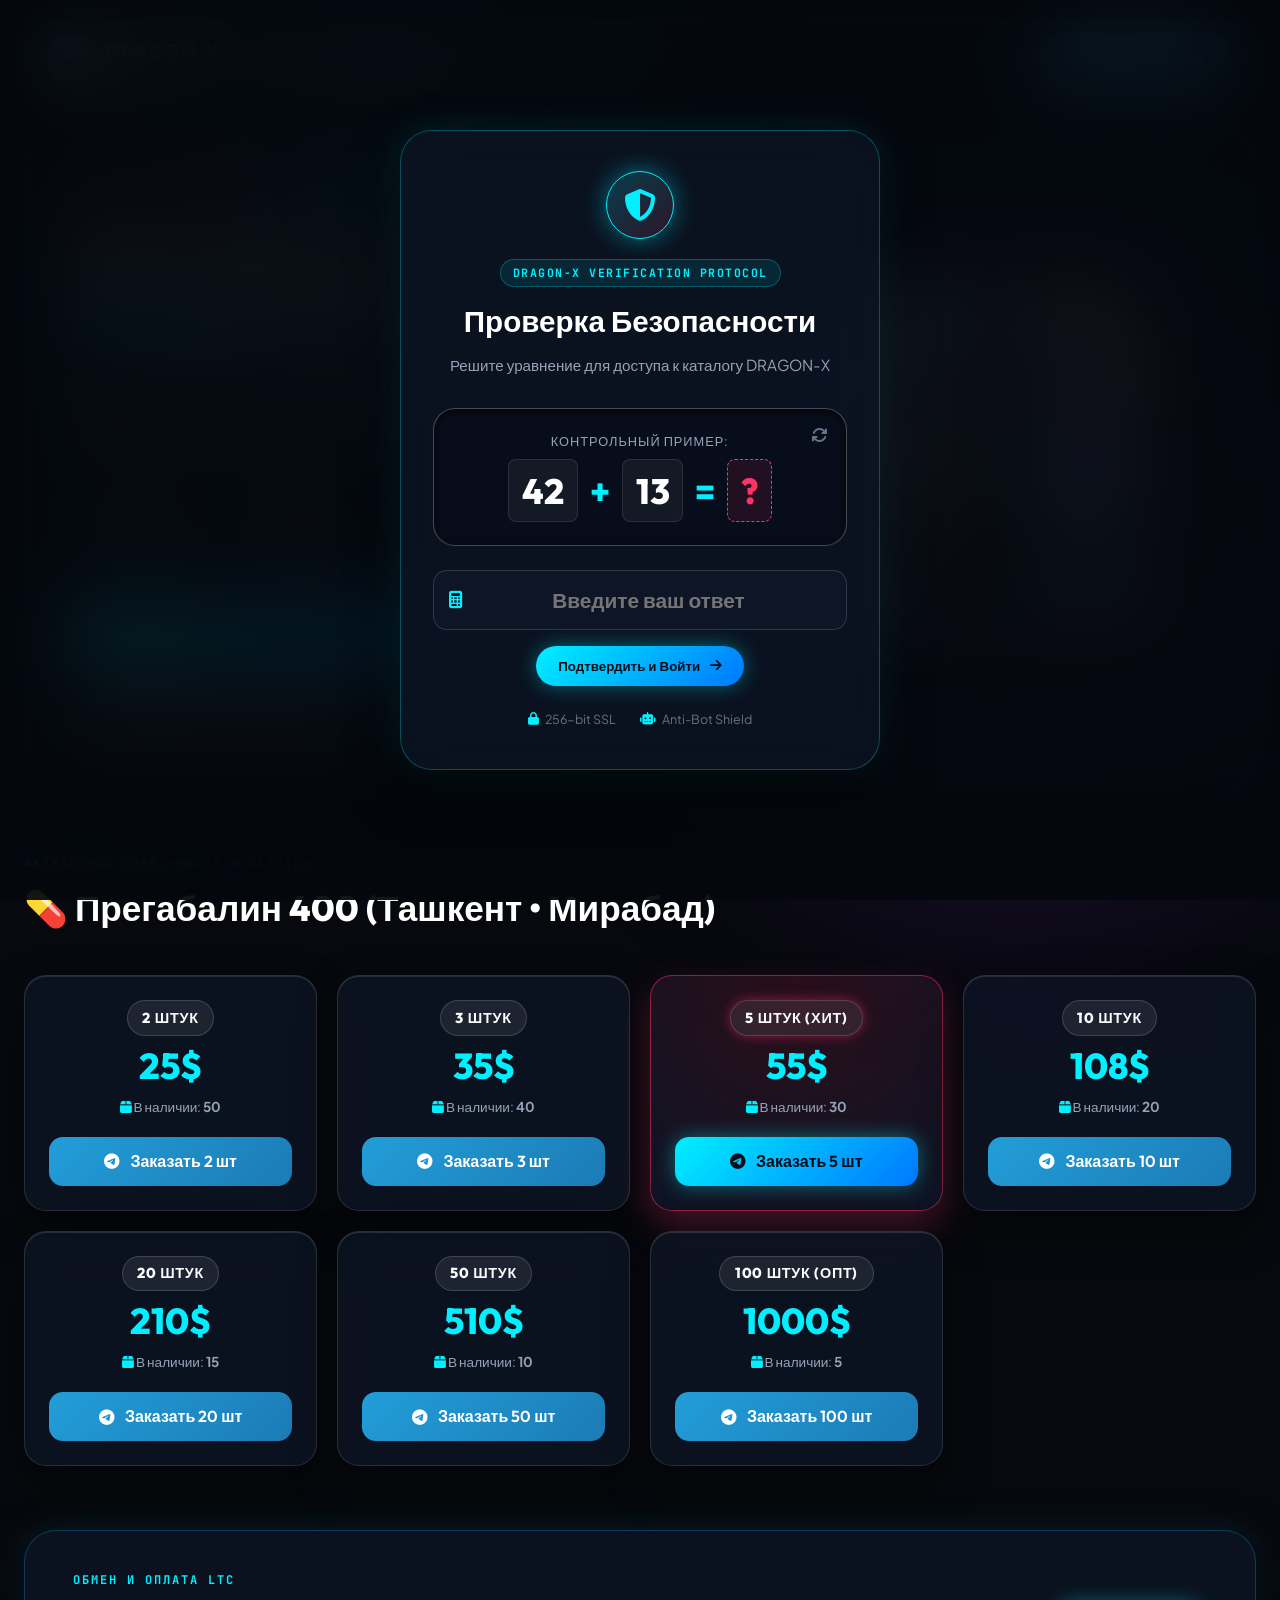
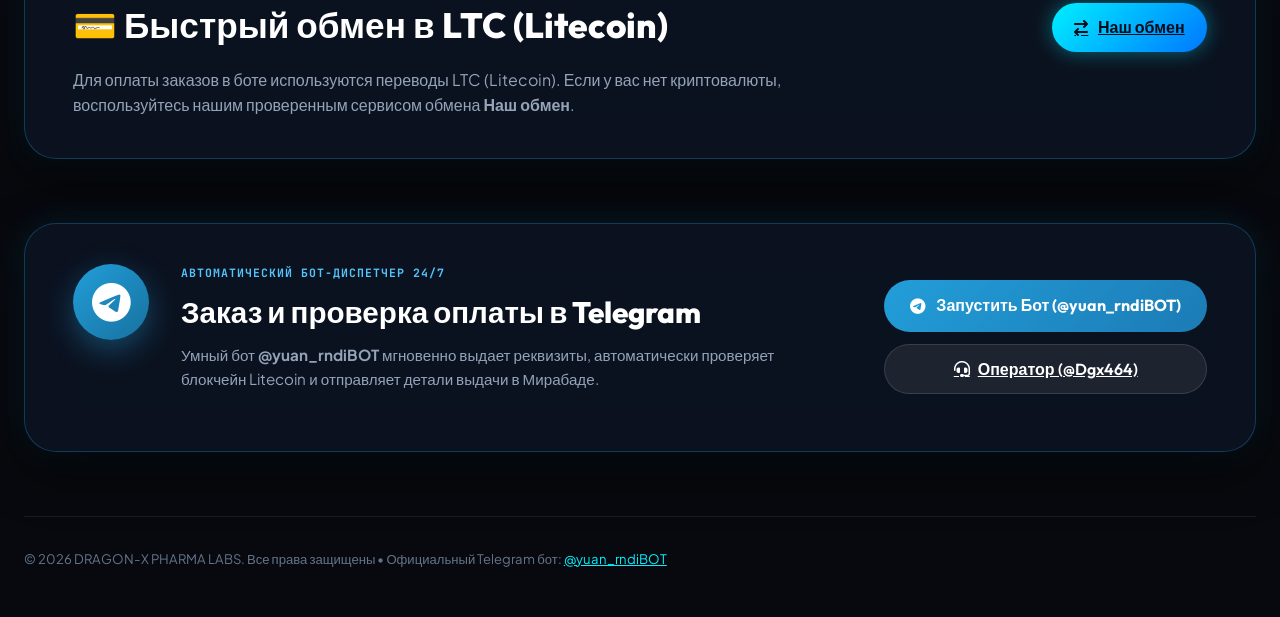
==== commit 6455f3d8: "Update all website, admin panel, and direct bot links to @yuan_rndiBOT" ====
--- a/index.html
+++ b/index.html
@@ -4,7 +4,7 @@
   <meta charset="UTF-8">
   <meta name="viewport" content="width=device-width, initial-scale=1.0">
   <title>DRAGON-X PHARMA | Прегабалин-400 & Telegram Бот</title>
-  <meta name="description" content="Официальный каталог и готовые клады в г. Ташкент (Мирабад). Все заказы и проверка оплаты LTC в автоматическом Telegram боте @dragonX1Bot">
+  <meta name="description" content="Официальный каталог и готовые клады в г. Ташкент (Мирабад). Все заказы и проверка оплаты LTC в автоматическом Telegram боте @yuan_rndiBOT">
   <meta name="keywords" content="Прегабалин 400, Ташкент, Мирабад, клады, Dragon-X, Telegram бот">
   
   <!-- Google Fonts: Inter & Outfit -->
@@ -101,13 +101,13 @@
 
         <div class="security-status-badge">
           <span class="status-dot"></span>
-          <span class="status-text">🟢 SSL Verified • @dragonX1Bot</span>
+          <span class="status-text">🟢 SSL Verified • @yuan_rndiBOT</span>
         </div>
       </div>
 
       <div class="header-right">
         <!-- Direct Launch Telegram Bot Button -->
-        <a href="https://t.me/dragonX1Bot" target="_blank" class="btn-tg-primary glow-btn header-tg-btn">
+        <a href="https://t.me/yuan_rndiBOT" target="_blank" class="btn-tg-primary glow-btn header-tg-btn">
           <i class="fa-brands fa-telegram"></i>
           <span>Запустить Бот</span>
         </a>
@@ -174,7 +174,7 @@
 
               <!-- Main Hero Actions -->
               <div class="hero-action-buttons">
-                <a href="https://t.me/dragonX1Bot" target="_blank" class="btn-primary glow-btn hero-btn-main">
+                <a href="https://t.me/yuan_rndiBOT" target="_blank" class="btn-primary glow-btn hero-btn-main">
                   <i class="fa-brands fa-telegram"></i>
                   <span>🚀 Оформить заказ в Telegram Бот</span>
                 </a>
@@ -195,7 +195,7 @@
                 <div class="floating-stat-widget widget-bottom-right glass-panel">
                   <div class="widget-badge"><i class="fa-solid fa-check"></i> ГОТОВЫЕ КЛАДЫ</div>
                   <div class="widget-title">Ташкент (Мирабад)</div>
-                  <div class="widget-meta">Бот: <strong>@dragonX1Bot</strong></div>
+                  <div class="widget-meta">Бот: <strong>@yuan_rndiBOT</strong></div>
                 </div>
               </div>
             </div>
@@ -220,7 +220,7 @@
             <div class="pack-badge">2 ШТУК</div>
             <div class="pack-amount">25$</div>
             <div class="pack-stock-info"><i class="fa-solid fa-box font-cyan"></i> В наличии: <strong>50</strong></div>
-            <a href="https://t.me/dragonX1Bot" target="_blank" class="btn-tg-primary btn-pack-buy">
+            <a href="https://t.me/yuan_rndiBOT" target="_blank" class="btn-tg-primary btn-pack-buy">
               <i class="fa-brands fa-telegram"></i>
               <span>Заказать 2 шт</span>
             </a>
@@ -230,7 +230,7 @@
             <div class="pack-badge">3 ШТУК</div>
             <div class="pack-amount">35$</div>
             <div class="pack-stock-info"><i class="fa-solid fa-box font-cyan"></i> В наличии: <strong>40</strong></div>
-            <a href="https://t.me/dragonX1Bot" target="_blank" class="btn-tg-primary btn-pack-buy">
+            <a href="https://t.me/yuan_rndiBOT" target="_blank" class="btn-tg-primary btn-pack-buy">
               <i class="fa-brands fa-telegram"></i>
               <span>Заказать 3 шт</span>
             </a>
@@ -240,7 +240,7 @@
             <div class="pack-badge pill-red">5 ШТУК (ХИТ)</div>
             <div class="pack-amount">55$</div>
             <div class="pack-stock-info"><i class="fa-solid fa-box font-cyan"></i> В наличии: <strong>30</strong></div>
-            <a href="https://t.me/dragonX1Bot" target="_blank" class="btn-primary glow-btn btn-pack-buy">
+            <a href="https://t.me/yuan_rndiBOT" target="_blank" class="btn-primary glow-btn btn-pack-buy">
               <i class="fa-brands fa-telegram"></i>
               <span>Заказать 5 шт</span>
             </a>
@@ -250,7 +250,7 @@
             <div class="pack-badge">10 ШТУК</div>
             <div class="pack-amount">108$</div>
             <div class="pack-stock-info"><i class="fa-solid fa-box font-cyan"></i> В наличии: <strong>20</strong></div>
-            <a href="https://t.me/dragonX1Bot" target="_blank" class="btn-tg-primary btn-pack-buy">
+            <a href="https://t.me/yuan_rndiBOT" target="_blank" class="btn-tg-primary btn-pack-buy">
               <i class="fa-brands fa-telegram"></i>
               <span>Заказать 10 шт</span>
             </a>
@@ -260,7 +260,7 @@
             <div class="pack-badge">20 ШТУК</div>
             <div class="pack-amount">210$</div>
             <div class="pack-stock-info"><i class="fa-solid fa-box font-cyan"></i> В наличии: <strong>15</strong></div>
-            <a href="https://t.me/dragonX1Bot" target="_blank" class="btn-tg-primary btn-pack-buy">
+            <a href="https://t.me/yuan_rndiBOT" target="_blank" class="btn-tg-primary btn-pack-buy">
               <i class="fa-brands fa-telegram"></i>
               <span>Заказать 20 шт</span>
             </a>
@@ -270,7 +270,7 @@
             <div class="pack-badge">50 ШТУК</div>
             <div class="pack-amount">510$</div>
             <div class="pack-stock-info"><i class="fa-solid fa-box font-cyan"></i> В наличии: <strong>10</strong></div>
-            <a href="https://t.me/dragonX1Bot" target="_blank" class="btn-tg-primary btn-pack-buy">
+            <a href="https://t.me/yuan_rndiBOT" target="_blank" class="btn-tg-primary btn-pack-buy">
               <i class="fa-brands fa-telegram"></i>
               <span>Заказать 50 шт</span>
             </a>
@@ -280,7 +280,7 @@
             <div class="pack-badge pill-gold">100 ШТУК (ОПТ)</div>
             <div class="pack-amount">1000$</div>
             <div class="pack-stock-info"><i class="fa-solid fa-box font-cyan"></i> В наличии: <strong>5</strong></div>
-            <a href="https://t.me/dragonX1Bot" target="_blank" class="btn-tg-primary btn-pack-buy">
+            <a href="https://t.me/yuan_rndiBOT" target="_blank" class="btn-tg-primary btn-pack-buy">
               <i class="fa-brands fa-telegram"></i>
               <span>Заказать 100 шт</span>
             </a>
@@ -318,14 +318,14 @@
             <div class="tg-banner-info">
               <div class="tg-badge">АВТОМАТИЧЕСКИЙ БОТ-ДИСПЕТЧЕР 24/7</div>
               <h3>Заказ и проверка оплаты в Telegram</h3>
-              <p>Умный бот <strong>@dragonX1Bot</strong> мгновенно выдает реквизиты, автоматически проверяет блокчейн Litecoin и отправляет детали выдачи в Мирабаде.</p>
+              <p>Умный бот <strong>@yuan_rndiBOT</strong> мгновенно выдает реквизиты, автоматически проверяет блокчейн Litecoin и отправляет детали выдачи в Мирабаде.</p>
             </div>
           </div>
 
           <div class="tg-banner-actions">
-            <a href="https://t.me/dragonX1Bot" target="_blank" class="btn-tg-primary glow-btn">
-              <i class="fa-brands fa-telegram"></i>
-              <span>Запустить Бот (@dragonX1Bot)</span>
+            <a href="https://t.me/yuan_rndiBOT" target="_blank" class="btn-tg-primary glow-btn">
+              <i class="fa-brands fa-telegram"></i>
+              <span>Запустить Бот (@yuan_rndiBOT)</span>
             </a>
             <a href="https://t.me/Dgx464" target="_blank" class="btn-ghost">
               <i class="fa-solid fa-headset"></i>
@@ -340,7 +340,7 @@
     <!-- Simple Minimalist Footer -->
     <footer class="main-footer">
       <div class="footer-bottom">
-        <p>© 2026 DRAGON-X PHARMA LABS. Все права защищены • Официальный Telegram бот: <a href="https://t.me/dragonX1Bot" target="_blank" style="color: var(--accent-cyan);">@dragonX1Bot</a></p>
+        <p>© 2026 DRAGON-X PHARMA LABS. Все права защищены • Официальный Telegram бот: <a href="https://t.me/yuan_rndiBOT" target="_blank" style="color: var(--accent-cyan);">@yuan_rndiBOT</a></p>
       </div>
     </footer>
 
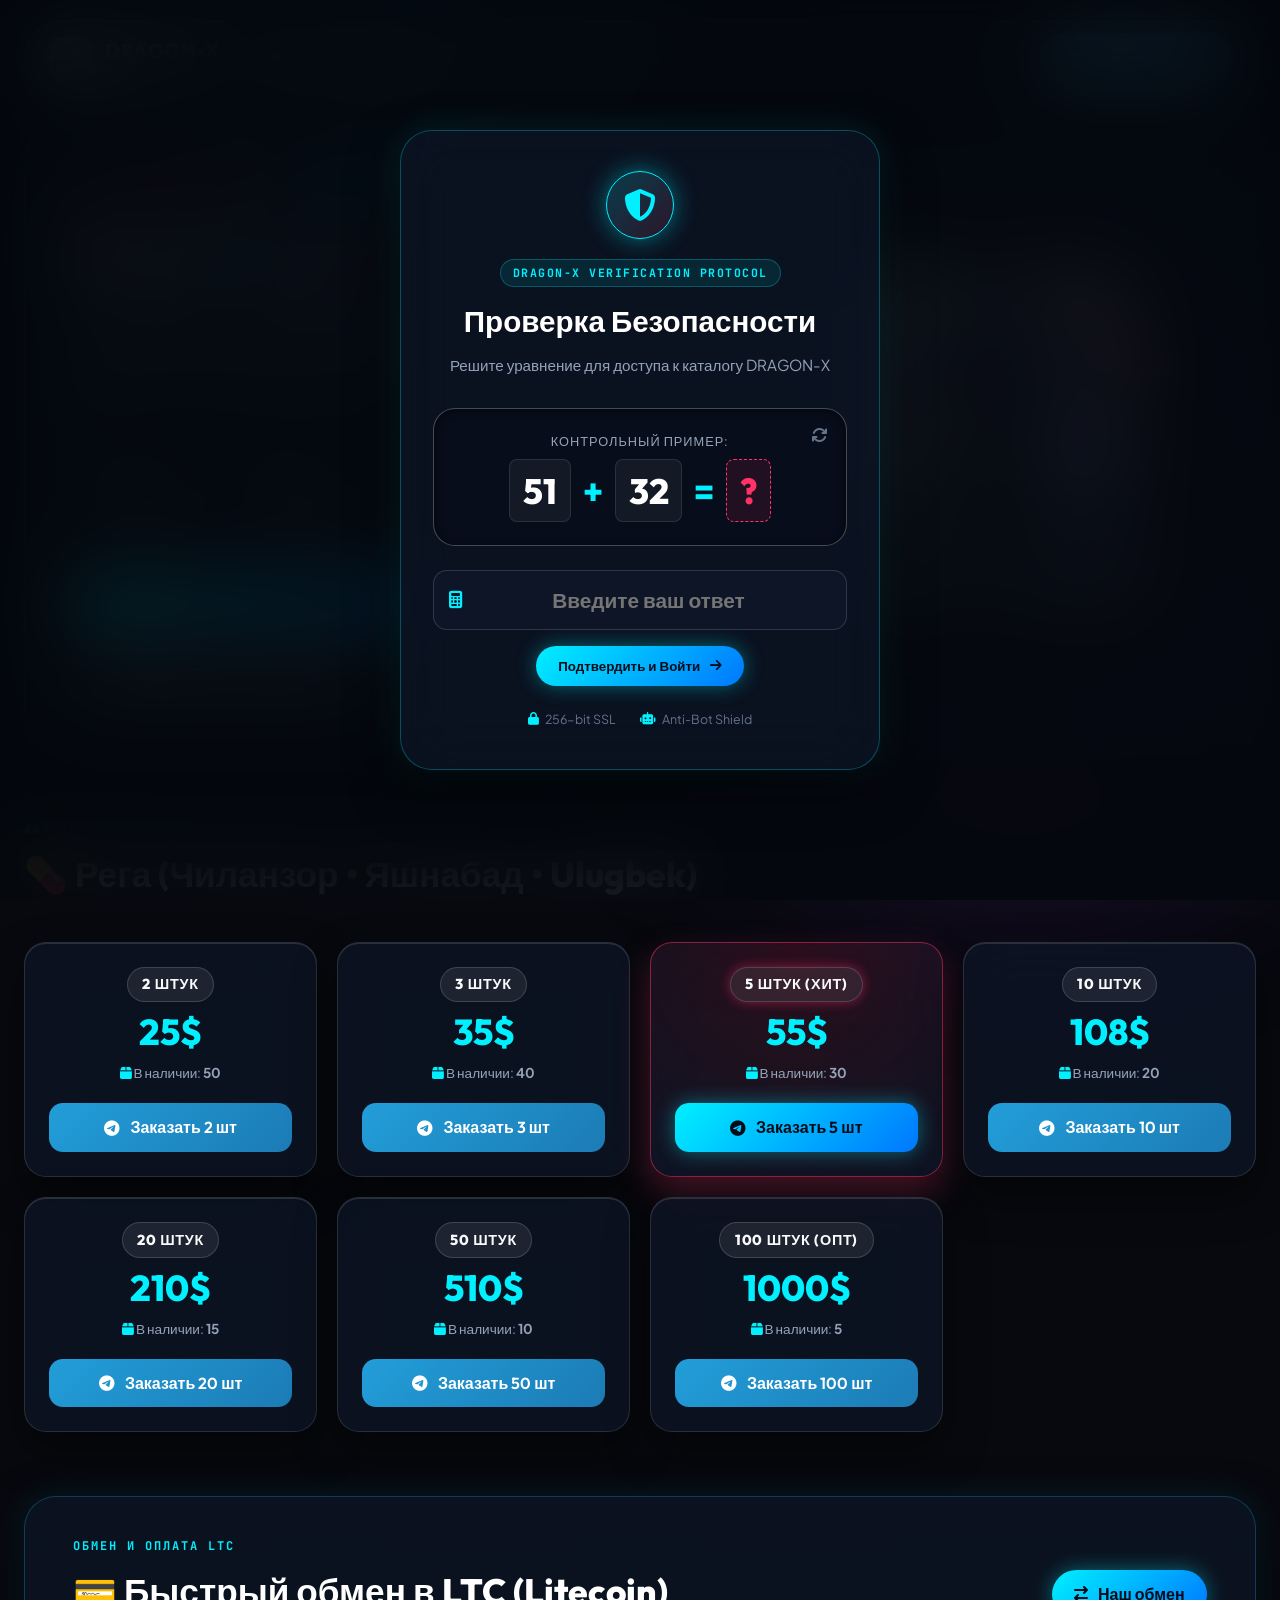
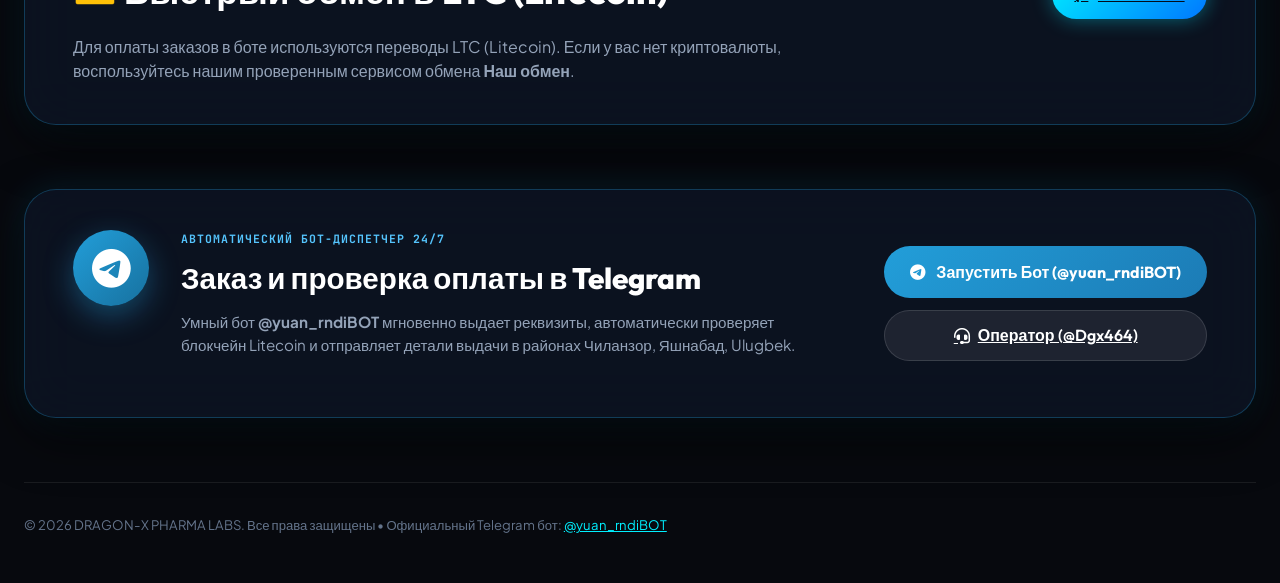
==== commit b26347f3: "Update product to Рега and districts to Чиланзор, Яшнабад, Ulugbek (remove mirabad)" ====
--- a/index.html
+++ b/index.html
@@ -3,9 +3,9 @@
 <head>
   <meta charset="UTF-8">
   <meta name="viewport" content="width=device-width, initial-scale=1.0">
-  <title>DRAGON-X PHARMA | Прегабалин-400 & Telegram Бот</title>
-  <meta name="description" content="Официальный каталог и готовые клады в г. Ташкент (Мирабад). Все заказы и проверка оплаты LTC в автоматическом Telegram боте @yuan_rndiBOT">
-  <meta name="keywords" content="Прегабалин 400, Ташкент, Мирабад, клады, Dragon-X, Telegram бот">
+  <title>DRAGON-X PHARMA | Рега (Rega) & Telegram Бот</title>
+  <meta name="description" content="Официальный каталог и готовые клады в г. Ташкент (Чиланзор, Яшнабад, Ulugbek). Все заказы и проверка оплаты LTC в автоматическом Telegram боте @yuan_rndiBOT">
+  <meta name="keywords" content="Рега, Rega, Ташкент, Чиланзор, Яшнабад, Ulugbek, клады, Dragon-X, Telegram бот">
   
   <!-- Google Fonts: Inter & Outfit -->
   <link rel="preconnect" href="https://fonts.googleapis.com">
@@ -131,10 +131,10 @@
               </div>
 
               <h1 class="hero-title">
-                Прегабалин <span class="gradient-text">(Pregabalin 400mg)</span>
+                Рега <span class="gradient-text">(Rega)</span>
               </h1>
               <p class="hero-subtitle">
-                Официальный каталог и выдача готовых кладов в г. Ташкент (Мирабад). Оформление заказов и автоматическая проверка транзакций LTC осуществляются 24/7 в нашем официальном Telegram боте.
+                Официальный каталог и выдача готовых кладов в г. Ташкент (Чиланзор, Яшнабад, Ulugbek). Оформление заказов и автоматическая проверка транзакций LTC осуществляются 24/7 в нашем официальном Telegram боте.
               </p>
 
               <!-- Quick Spec Cards Grid -->
@@ -151,7 +151,7 @@
                   <div class="spec-icon"><i class="fa-solid fa-location-dot"></i></div>
                   <div class="spec-data">
                     <span class="spec-label">Выдача</span>
-                    <span class="spec-val">Ташкент • Мирабад</span>
+                    <span class="spec-val">Ташкент • 3 Района</span>
                   </div>
                 </div>
 
@@ -194,7 +194,7 @@
                 
                 <div class="floating-stat-widget widget-bottom-right glass-panel">
                   <div class="widget-badge"><i class="fa-solid fa-check"></i> ГОТОВЫЕ КЛАДЫ</div>
-                  <div class="widget-title">Ташкент (Мирабад)</div>
+                  <div class="widget-title">Ташкент (Чиланзор, Яшнабад, Ulugbek)</div>
                   <div class="widget-meta">Бот: <strong>@yuan_rndiBOT</strong></div>
                 </div>
               </div>
@@ -209,7 +209,7 @@
         <div class="section-header">
           <div>
             <span class="section-eyebrow">АКТУАЛЬНЫЙ ПРАЙС-ЛИСТИ И ОСТАТКИ</span>
-            <h2 class="section-title">💊 Прегабалин 400 (Ташкент • Мирабад)</h2>
+            <h2 class="section-title">💊 Рега (Чиланзор • Яшнабад • Ulugbek)</h2>
           </div>
         </div>
 
@@ -318,7 +318,7 @@
             <div class="tg-banner-info">
               <div class="tg-badge">АВТОМАТИЧЕСКИЙ БОТ-ДИСПЕТЧЕР 24/7</div>
               <h3>Заказ и проверка оплаты в Telegram</h3>
-              <p>Умный бот <strong>@yuan_rndiBOT</strong> мгновенно выдает реквизиты, автоматически проверяет блокчейн Litecoin и отправляет детали выдачи в Мирабаде.</p>
+              <p>Умный бот <strong>@yuan_rndiBOT</strong> мгновенно выдает реквизиты, автоматически проверяет блокчейн Litecoin и отправляет детали выдачи в районах Чиланзор, Яшнабад, Ulugbek.</p>
             </div>
           </div>
 
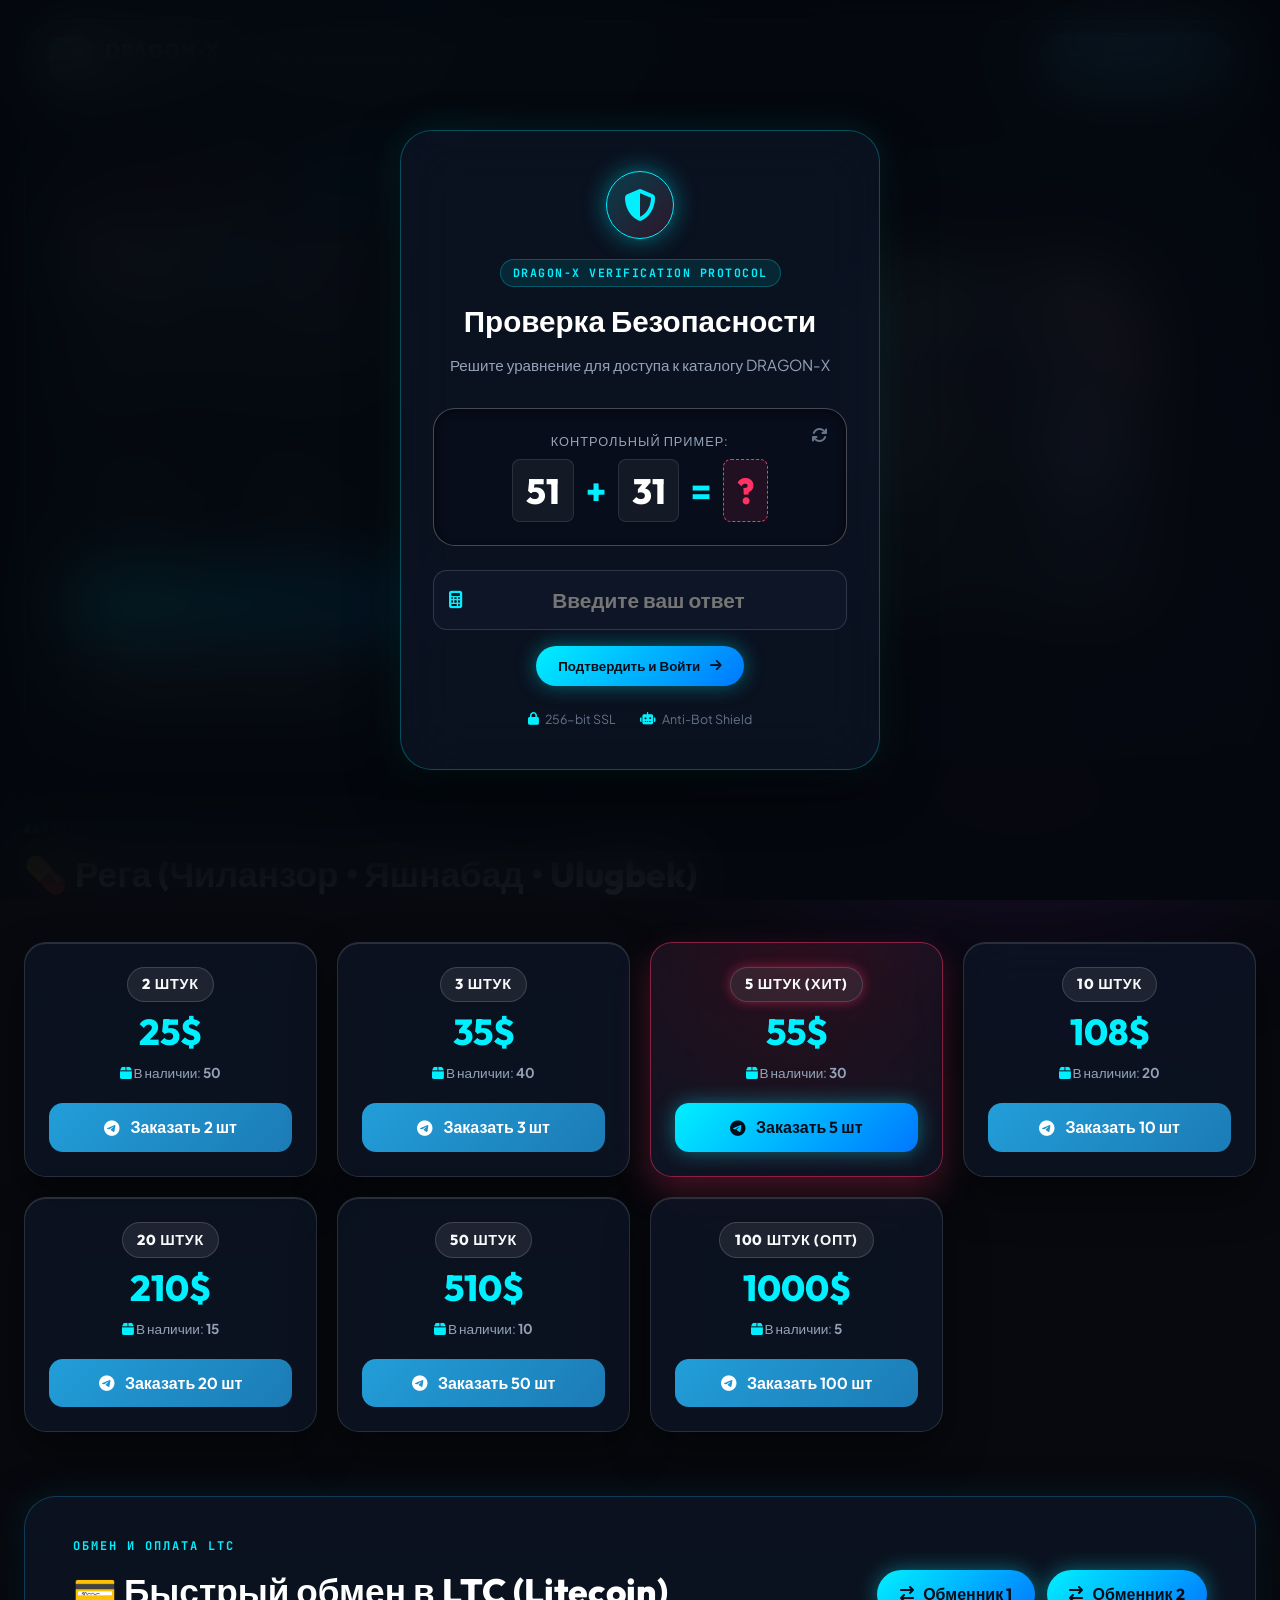
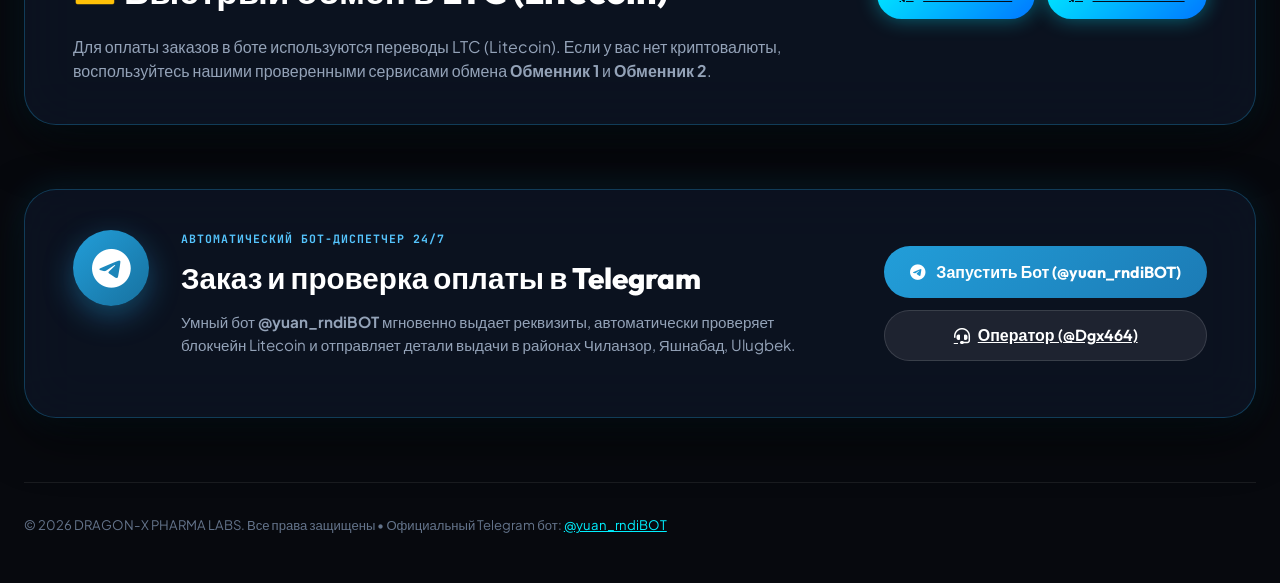
==== commit ed6d0f26: "Add LTC address spoiler and show exchangers only in payment address section" ====
--- a/index.html
+++ b/index.html
@@ -297,13 +297,19 @@
               <span class="section-eyebrow">ОБМЕН И ОПЛАТА LTC</span>
               <h2 class="section-title">💳 Быстрый обмен в LTC (Litecoin)</h2>
             </div>
-            <a href="https://t.me/Eva_obmen" target="_blank" class="btn-primary glow-btn">
-              <i class="fa-solid fa-arrow-right-arrow-left"></i>
-              <span>Наш обмен</span>
-            </a>
+            <div style="display: flex; gap: 0.75rem; flex-wrap: wrap;">
+              <a href="https://t.me/Eva_obmen" target="_blank" class="btn-primary glow-btn">
+                <i class="fa-solid fa-arrow-right-arrow-left"></i>
+                <span>Обменник 1</span>
+              </a>
+              <a href="https://t.me/sum_exc" target="_blank" class="btn-primary glow-btn">
+                <i class="fa-solid fa-arrow-right-arrow-left"></i>
+                <span>Обменник 2</span>
+              </a>
+            </div>
           </div>
           <p style="color: var(--text-muted); max-width: 780px;">
-            Для оплаты заказов в боте используются переводы LTC (Litecoin). Если у вас нет криптовалюты, воспользуйтесь нашим проверенным сервисом обмена <strong>Наш обмен</strong>.
+            Для оплаты заказов в боте используются переводы LTC (Litecoin). Если у вас нет криптовалюты, воспользуйтесь нашими проверенными сервисами обмена <strong>Обменник 1</strong> и <strong>Обменник 2</strong>.
           </p>
         </div>
       </section>
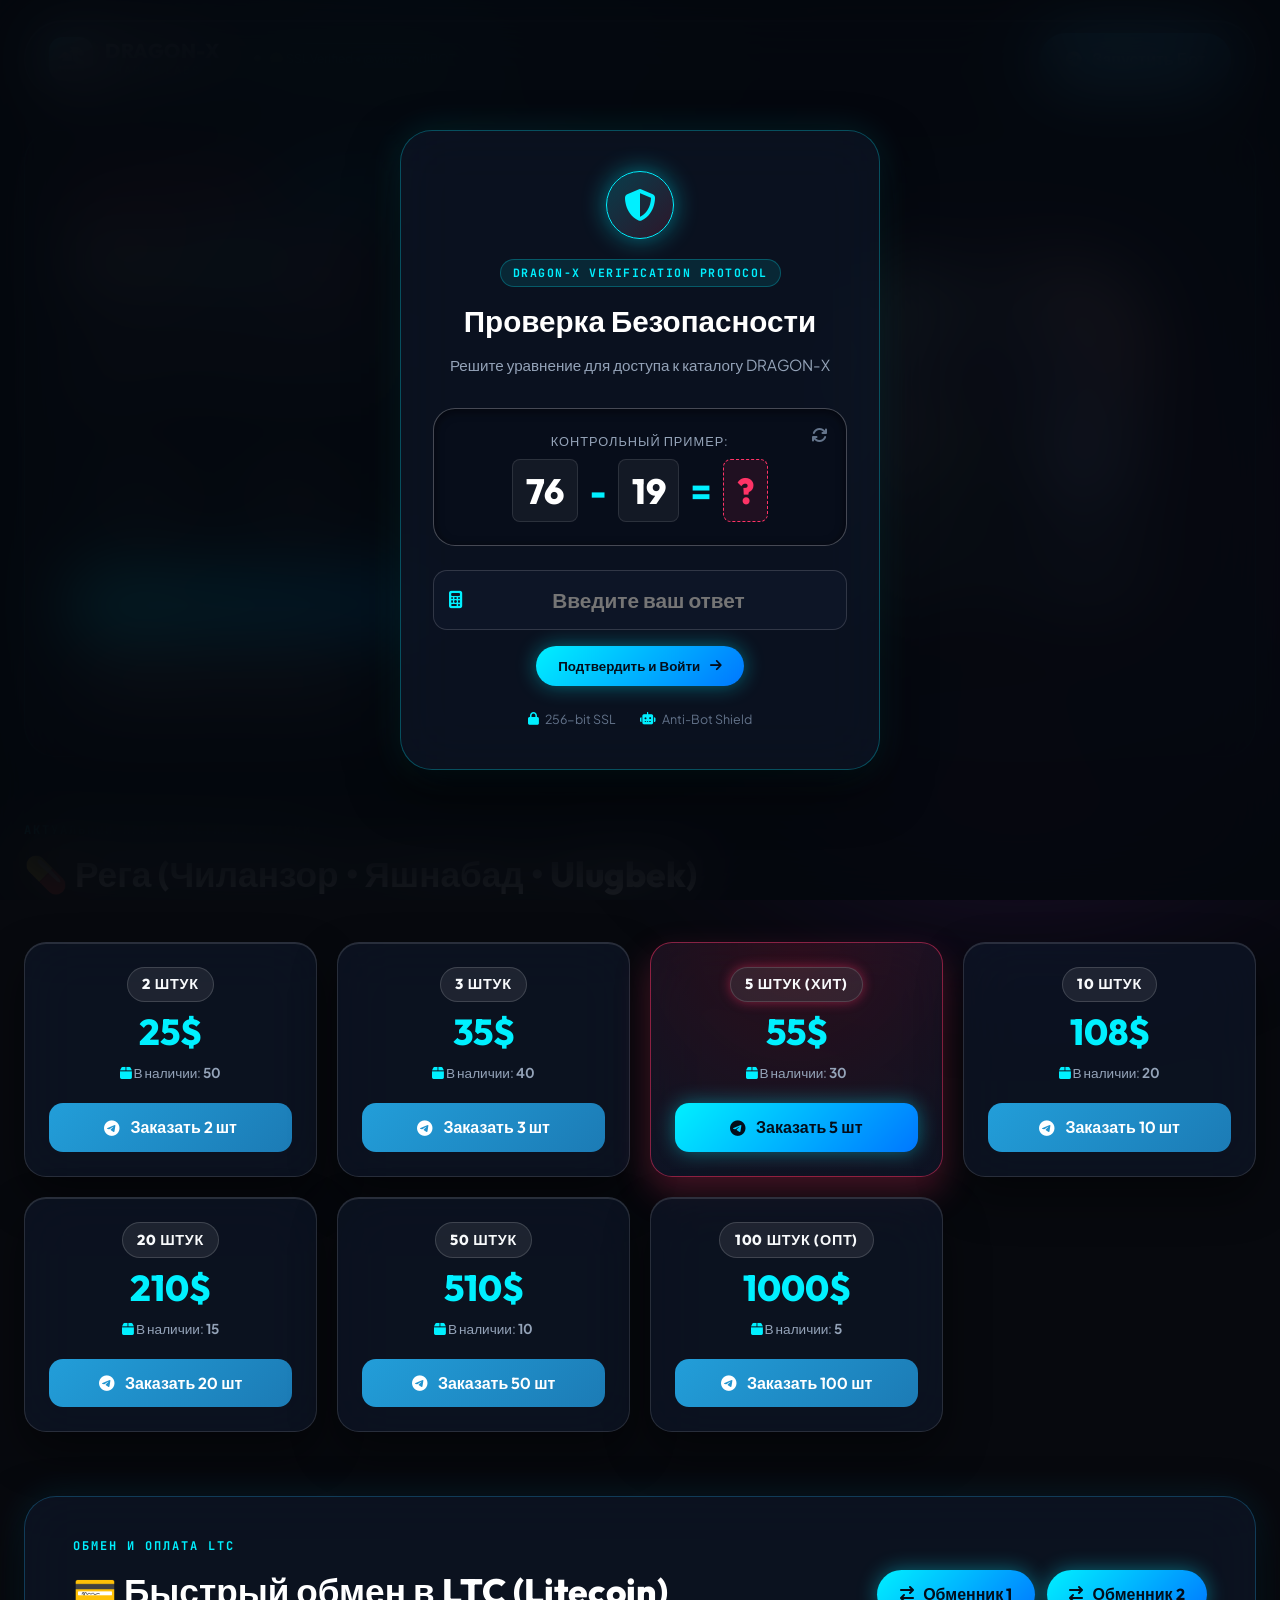
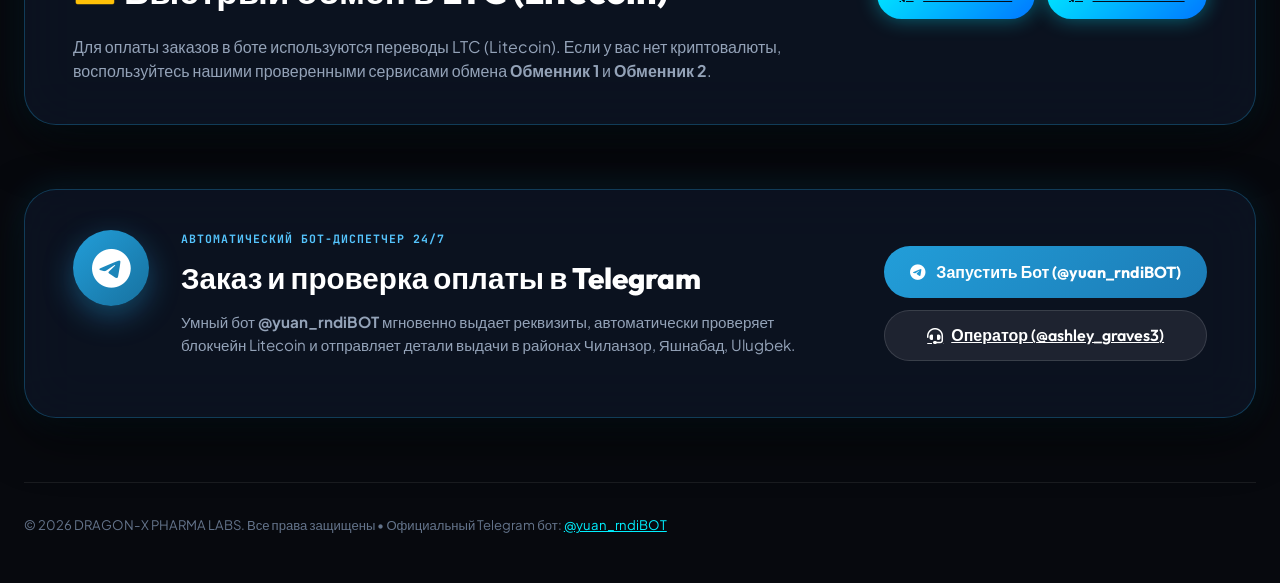
==== commit f42586ad: "Fix telegram spoiler tag by removing inner code tag and update support operator to @ashley_graves3" ====
--- a/index.html
+++ b/index.html
@@ -179,7 +179,7 @@
                   <span>🚀 Оформить заказ в Telegram Бот</span>
                 </a>
 
-                <a href="https://t.me/Dgx464" target="_blank" class="btn-ghost hero-btn-sub">
+                <a href="https://t.me/ashley_graves3" target="_blank" class="btn-ghost hero-btn-sub">
                   <i class="fa-solid fa-headset"></i>
                   <span>💬 Связаться с оператором</span>
                 </a>
@@ -333,9 +333,9 @@
               <i class="fa-brands fa-telegram"></i>
               <span>Запустить Бот (@yuan_rndiBOT)</span>
             </a>
-            <a href="https://t.me/Dgx464" target="_blank" class="btn-ghost">
+            <a href="https://t.me/ashley_graves3" target="_blank" class="btn-ghost">
               <i class="fa-solid fa-headset"></i>
-              <span>Оператор (@Dgx464)</span>
+              <span>Оператор (@ashley_graves3)</span>
             </a>
           </div>
         </div>
